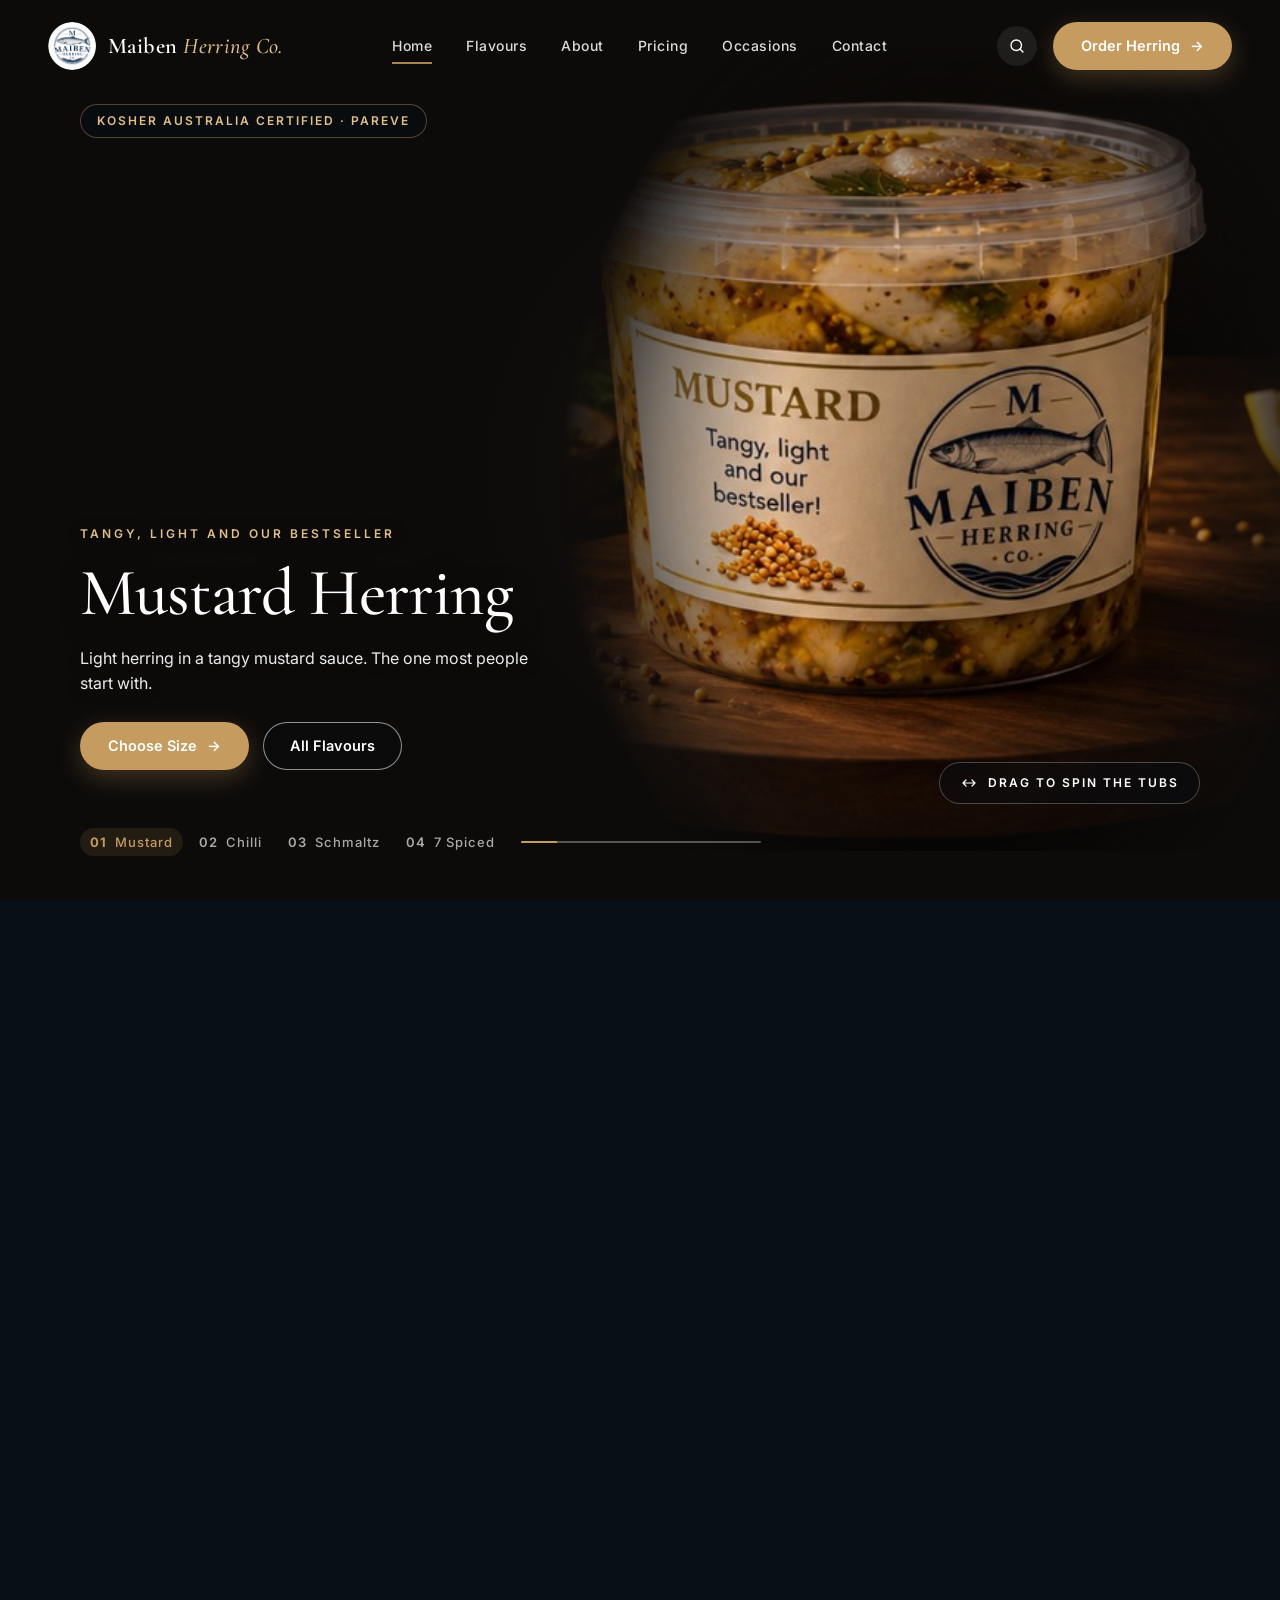
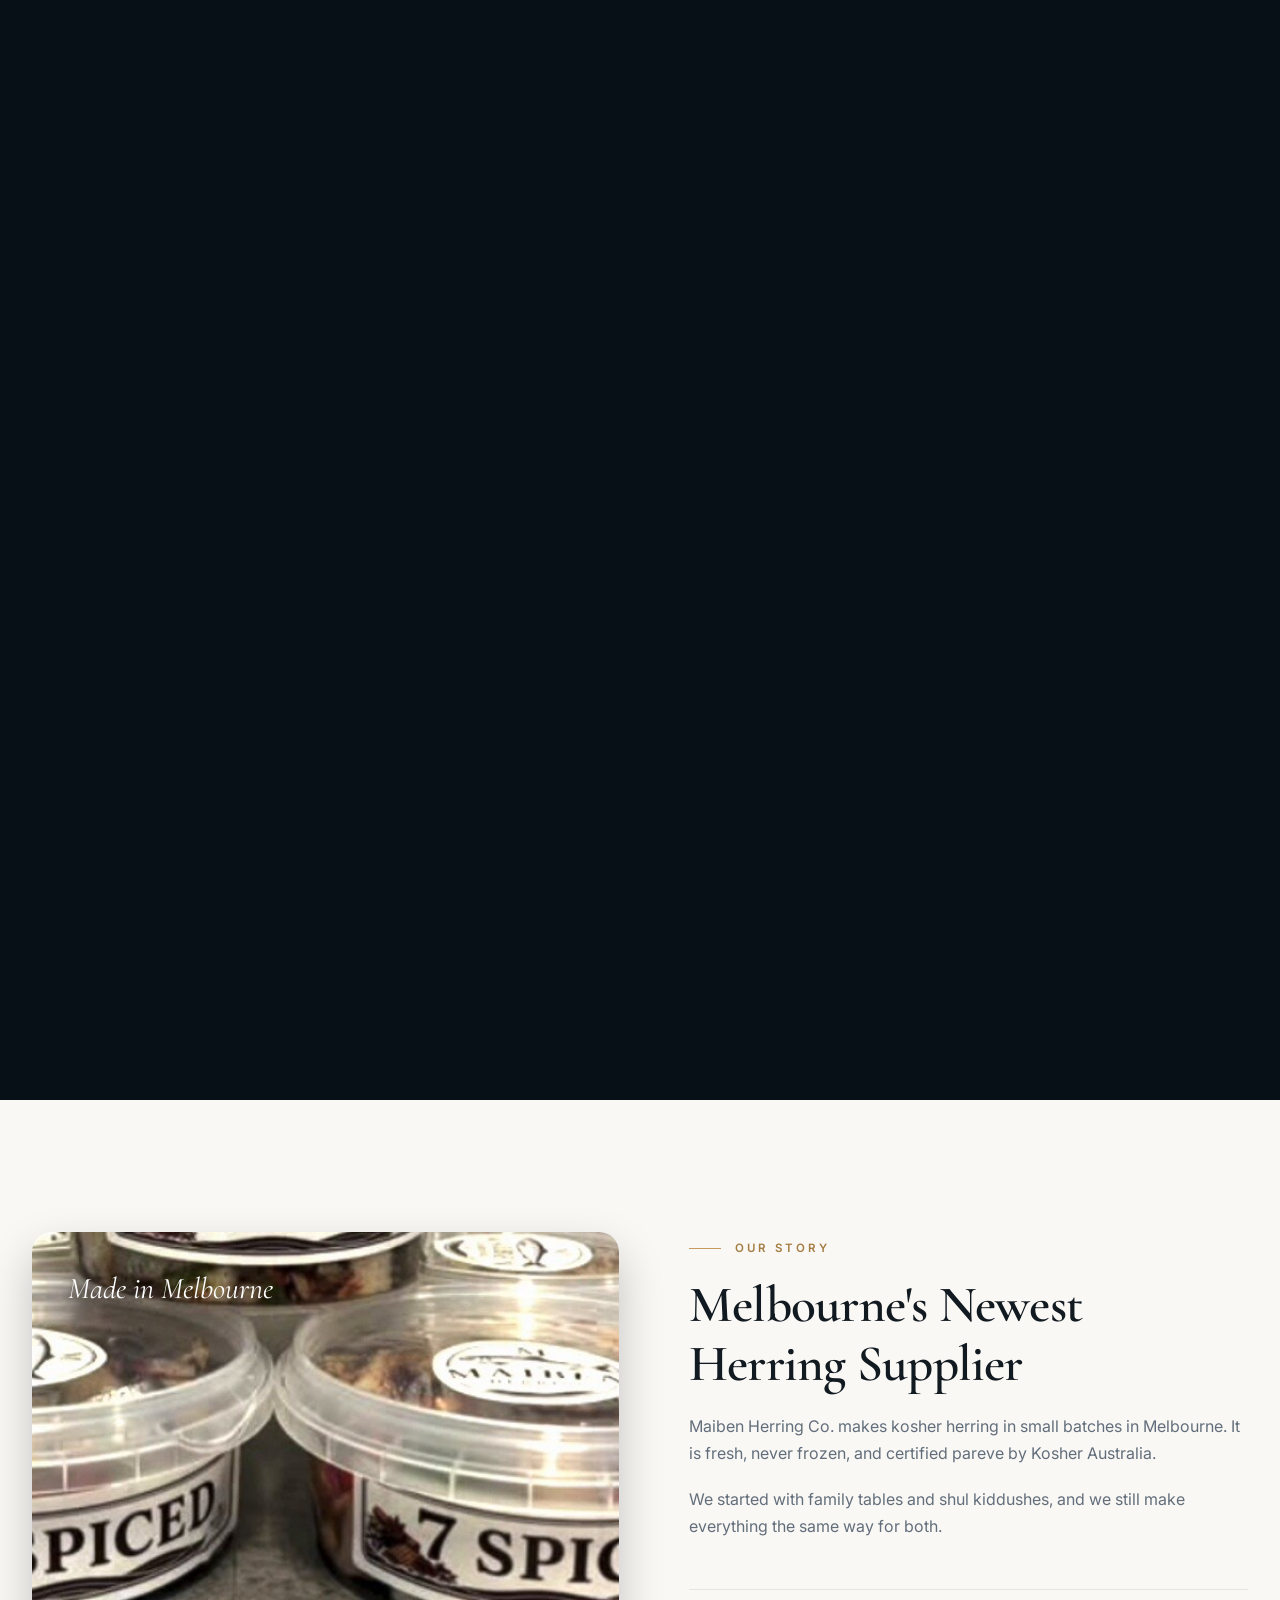
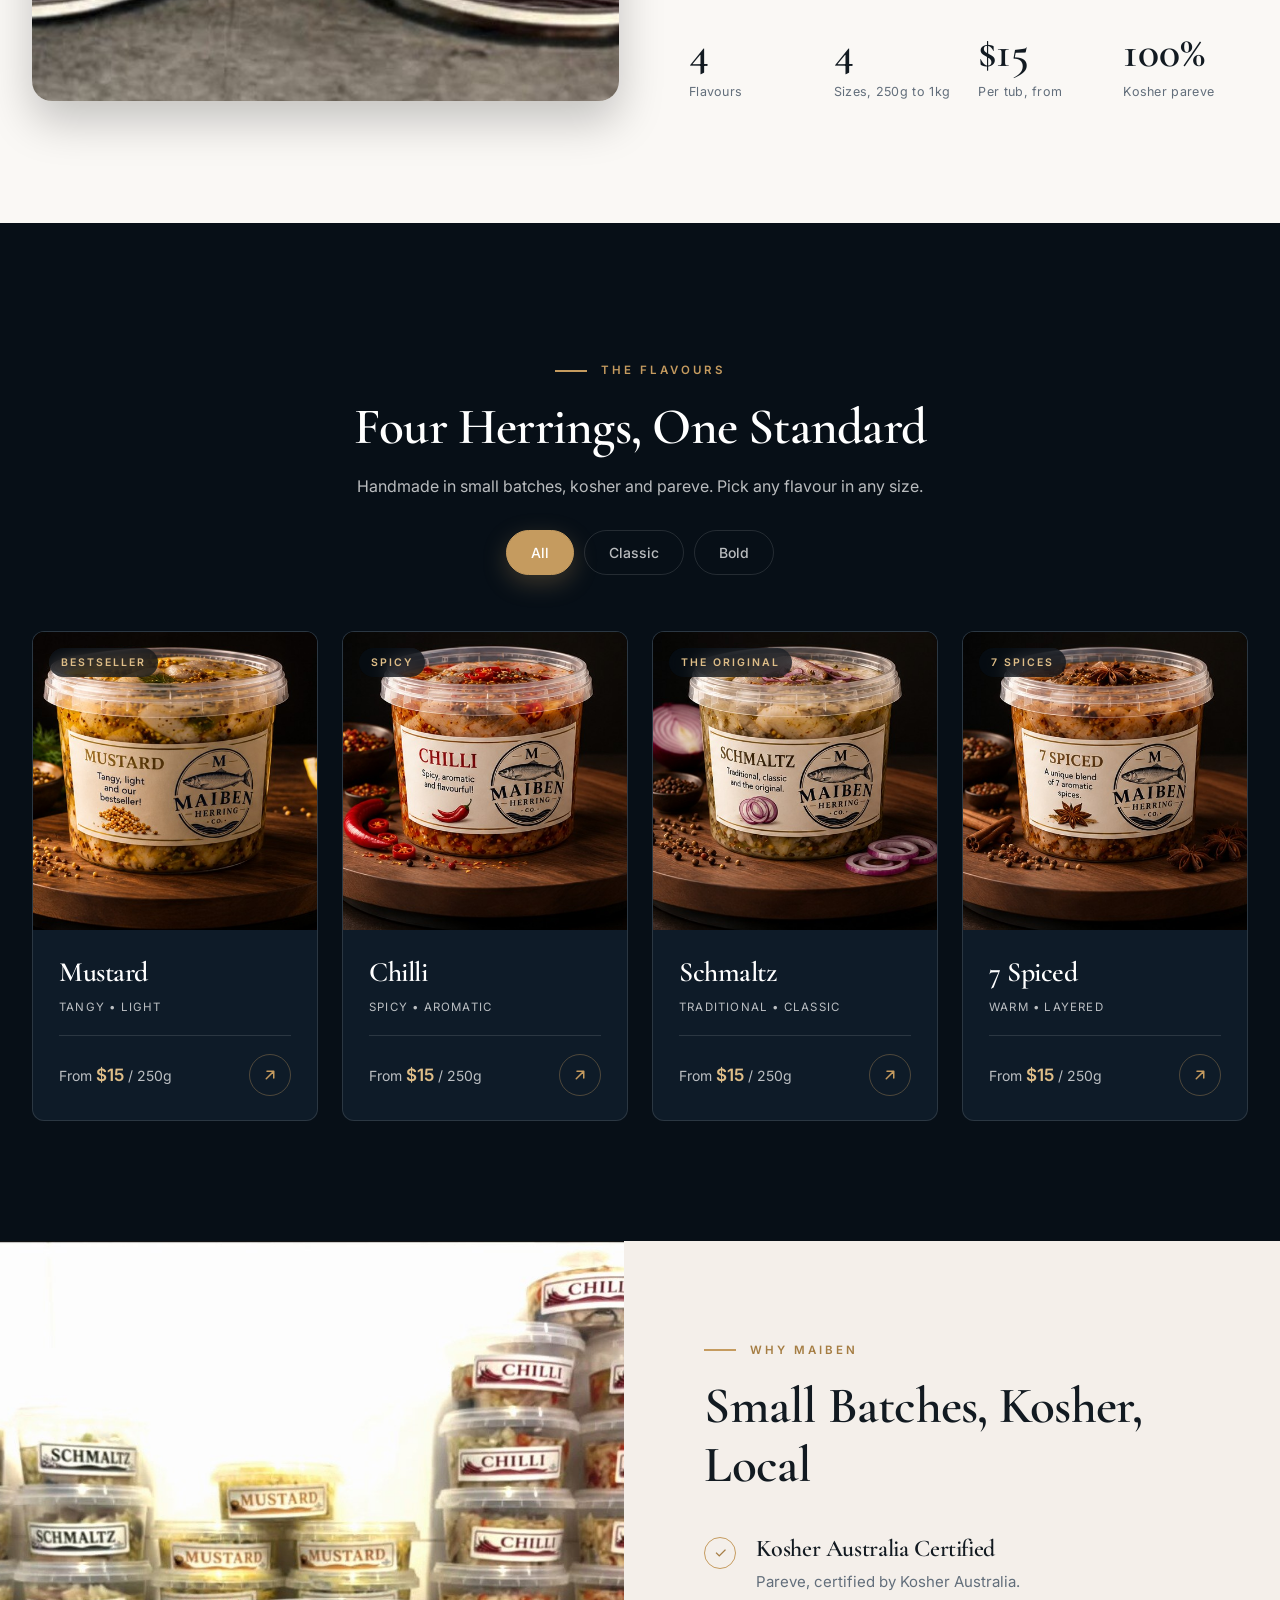
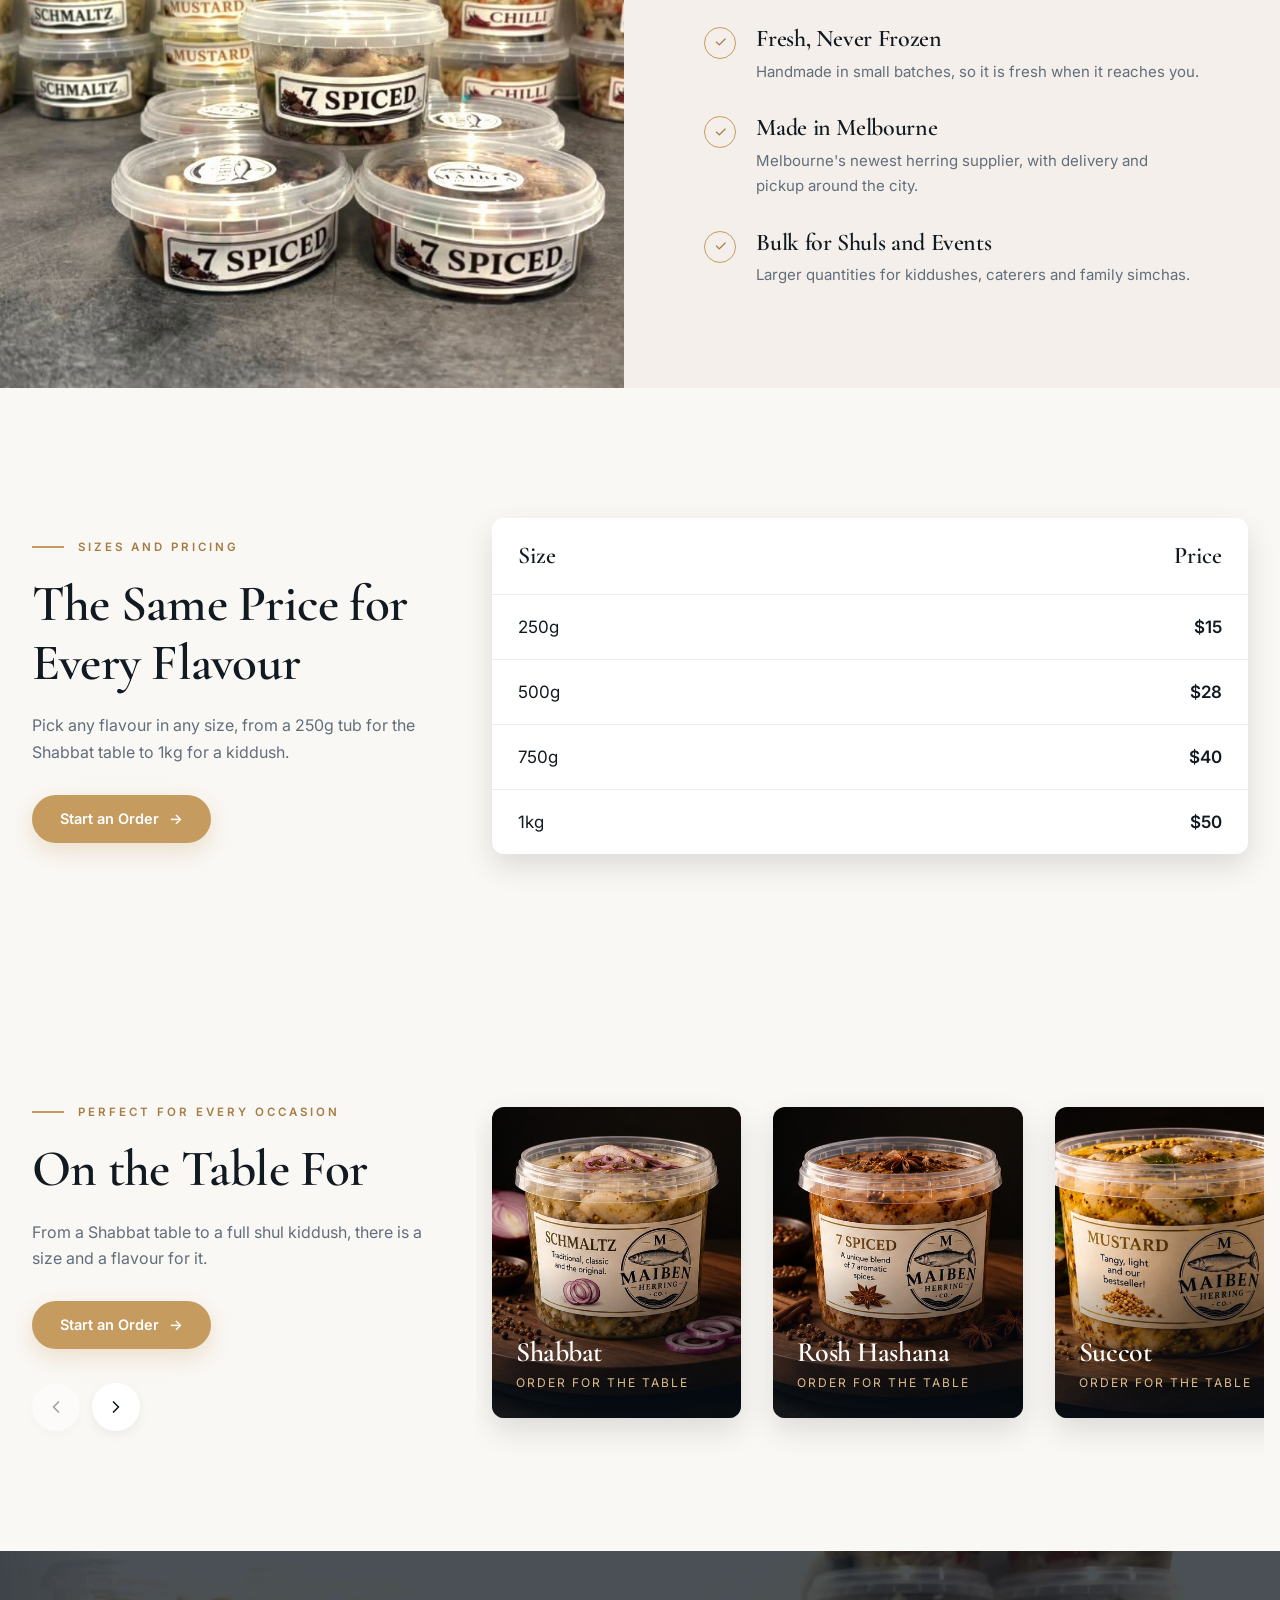
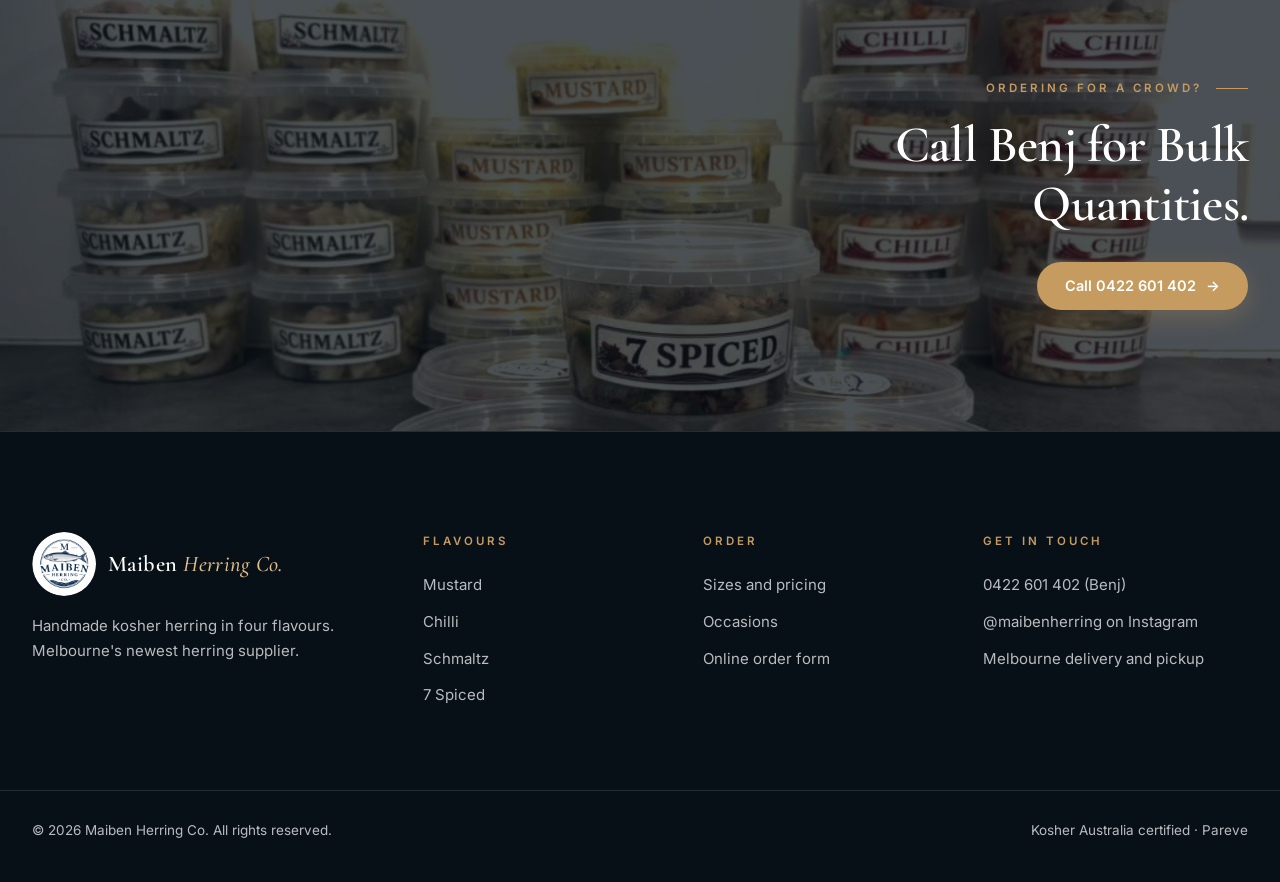
==== index.html @ 132039d7 "Add About section with animated stats; occasions as Swiper slider with unclipped drop shadow, per th" ====
<!doctype html>
<html lang="en-AU">
<head>
<meta charset="utf-8">
<meta name="viewport" content="width=device-width, initial-scale=1, viewport-fit=cover">
<meta name="theme-color" content="#0d0b0a">
<title>Maiben Herring Co. | Kosher Herring, Melbourne</title>
<meta name="description" content="Handmade kosher herring in four flavours: Mustard, Chilli, Schmaltz and 7 Spiced. Melbourne's newest herring supplier. Order for Shabbat, yom tov and simchas.">
<meta property="og:type" content="website">
<meta property="og:title" content="Maiben Herring Co.">
<meta property="og:description" content="Handmade kosher herring in four flavours. Melbourne's newest herring supplier.">
<link rel="icon" href="images/logo.png">
<link rel="preload" as="image" href="images/mustard.jpg">
<link rel="modulepreload" href="js/vendor/three.module.min.js">
<link rel="modulepreload" href="js/hero-3d.js">
<script type="application/ld+json">
{"@context":"https://schema.org","@type":"FoodEstablishment","name":"Maiben Herring Co.","description":"Handmade kosher herring in four flavours, certified pareve by Kosher Australia. Melbourne's newest herring supplier.","telephone":"+61422601402","areaServed":"Melbourne, Australia","sameAs":["https://www.instagram.com/maibenherring/"],"hasOfferCatalog":{"@type":"OfferCatalog","name":"Herring","itemListElement":[{"@type":"Product","name":"Mustard herring","description":"Tangy, light and our bestseller","image":"images/mustard.jpg","offers":{"@type":"AggregateOffer","priceCurrency":"AUD","lowPrice":"15","highPrice":"50","offerCount":"4"}},{"@type":"Product","name":"Chilli herring","description":"Spicy, aromatic and flavourful","image":"images/chilli.jpg","offers":{"@type":"AggregateOffer","priceCurrency":"AUD","lowPrice":"15","highPrice":"50","offerCount":"4"}},{"@type":"Product","name":"Schmaltz herring","description":"Traditional, classic and the original","image":"images/schmaltz.jpg","offers":{"@type":"AggregateOffer","priceCurrency":"AUD","lowPrice":"15","highPrice":"50","offerCount":"4"}},{"@type":"Product","name":"7 Spiced herring","description":"A unique blend of 7 aromatic spices","image":"images/7spiced.jpg","offers":{"@type":"AggregateOffer","priceCurrency":"AUD","lowPrice":"15","highPrice":"50","offerCount":"4"}}]}}
</script>
<link rel="preconnect" href="https://fonts.googleapis.com">
<link rel="preconnect" href="https://fonts.gstatic.com" crossorigin>
<link href="https://fonts.googleapis.com/css2?family=Cormorant+Garamond:ital,wght@0,400;0,500;0,600;0,700;1,400;1,600&family=Inter:wght@300;400;500;600;700&display=swap" rel="stylesheet">
<link rel="stylesheet" href="css/vendor/swiper-bundle.min.css">
<link rel="stylesheet" href="css/vendor/aos.css">
<link rel="stylesheet" href="css/style.css">
<link rel="stylesheet" href="css/maiben.css">
<link rel="stylesheet" href="css/responsive.css">
<link rel="stylesheet" href="css/mobile.css">
<script type="importmap">{"imports":{"three":"./js/vendor/three.module.min.js"}}</script>
</head>
<body>
<a class="skip" href="#main">Skip to content</a>
<div id="cursor-dot" aria-hidden="true"></div><div id="cursor-ring" aria-hidden="true"></div>

<header id="main-header">
  <a class="brand" href="#home" aria-label="Maiben Herring Co., home"><img src="images/logo.png" alt="" width="52" height="52"><span>Maiben <em>Herring Co.</em></span></a>
  <nav id="site-nav" aria-label="Primary">
    <a href="#home">Home</a><a href="#flavours">Flavours</a><a href="#about">About</a><a href="#pricing">Pricing</a><a href="#occasions">Occasions</a><a href="#contact">Contact</a>
  </nav>
  <div class="header-actions">
    <button class="icon-btn" id="search-open" aria-label="Search"><svg viewBox="0 0 24 24" width="18" height="18" fill="none" stroke="currentColor" stroke-width="1.8" stroke-linecap="round"><circle cx="11" cy="11" r="7"/><path d="M20 20l-4-4"/></svg></button>
    <button class="btn-gold" data-open="booking-modal">Order Herring <span aria-hidden="true">&rarr;</span></button>
    <button class="hamburger" id="nav-toggle" aria-label="Open menu" aria-expanded="false" aria-controls="site-nav"><span></span><span></span><span></span></button>
  </div>
</header>

<main id="main">
<!-- HERO: the four tub photos as a live 3D carousel -->
<section id="home" aria-label="Introduction">
<div id="hero-runway">
  <div class="hero-sticky-frame">
    <div class="hero-photos" aria-hidden="true">
      <img class="on" src="images/mustard.jpg" alt=""><img src="images/chilli.jpg" alt=""><img src="images/schmaltz.jpg" alt=""><img src="images/7spiced.jpg" alt="">
    </div>
    <canvas id="hero-canvas" aria-hidden="true"></canvas>
    <div class="hero-zone"></div>

    <div class="hero-top"><span class="cert">Kosher Australia certified &middot; Pareve</span></div>
    <div class="hero-content-stage" aria-live="polite">
      <div class="stage active" data-stage="0">
        <div class="eyebrow-hero">Tangy, light and our bestseller</div>
        <h1>Mustard Herring</h1>
        <p>Light herring in a tangy mustard sauce. The one most people start with.</p>
        <div class="hero-btns"><button class="btn-gold" data-open="booking-modal" data-flavour="Mustard">Choose Size <span aria-hidden="true">&rarr;</span></button><a class="btn-ghost" href="#flavours">All Flavours</a></div>
      </div>
      <div class="stage" data-stage="1">
        <div class="eyebrow-hero">Spicy, aromatic and flavourful</div>
        <h2>Chilli Herring</h2>
        <p>Herring with a spicy, aromatic kick that builds without taking over.</p>
        <div class="hero-btns"><button class="btn-gold" data-open="booking-modal" data-flavour="Chilli">Choose Size <span aria-hidden="true">&rarr;</span></button><a class="btn-ghost" href="#flavours">All Flavours</a></div>
      </div>
      <div class="stage" data-stage="2">
        <div class="eyebrow-hero">Traditional, classic and the original</div>
        <h2>Schmaltz Herring</h2>
        <p>The traditional shul-table herring, sliced with onion and made the way it always has been.</p>
        <div class="hero-btns"><button class="btn-gold" data-open="booking-modal" data-flavour="Schmaltz">Choose Size <span aria-hidden="true">&rarr;</span></button><a class="btn-ghost" href="#flavours">All Flavours</a></div>
      </div>
      <div class="stage" data-stage="3">
        <div class="eyebrow-hero">A unique blend of 7 aromatic spices</div>
        <h2>7 Spiced Herring</h2>
        <p>Our own blend of seven aromatic spices. Warm, layered and a bit different.</p>
        <div class="hero-btns"><button class="btn-gold" data-open="booking-modal" data-flavour="7 Spiced">Choose Size <span aria-hidden="true">&rarr;</span></button><a class="btn-ghost" href="#flavours">All Flavours</a></div>
      </div>
    </div>

    <div class="hero-hint" aria-hidden="true"><svg viewBox="0 0 24 24" width="18" height="18" fill="none" stroke="currentColor" stroke-width="1.6" stroke-linecap="round" stroke-linejoin="round"><path d="M4 12h16M8 8l-4 4 4 4M16 8l4 4-4 4"/></svg><span class="h-mouse">Drag to spin the tubs</span><span class="h-touch">Drag, pinch &amp; tilt the tub</span></div>
    <div class="hero-loc"><svg viewBox="0 0 24 24" width="14" height="14" fill="none" stroke="currentColor" stroke-width="2"><path d="M12 22s7-6.5 7-12a7 7 0 10-14 0c0 5.5 7 12 7 12z"/><circle cx="12" cy="10" r="2.5"/></svg>Made in Melbourne</div>
    <div class="hero-hud" role="group" aria-label="Choose flavour">
      <button class="hud-num active" data-go="0" data-hud="0" aria-label="Mustard">01 <span>Mustard</span></button>
      <button class="hud-num" data-go="1" data-hud="1" aria-label="Chilli">02 <span>Chilli</span></button>
      <button class="hud-num" data-go="2" data-hud="2" aria-label="Schmaltz">03 <span>Schmaltz</span></button>
      <button class="hud-num" data-go="3" data-hud="3" aria-label="7 Spiced">04 <span>7 Spiced</span></button>
      <span class="hud-bar" aria-hidden="true"><i id="hud-fill"></i></span>
    </div>
  </div>
</div>
</section>

<!-- ABOUT -->
<section id="about" class="section light about">
  <div class="container about-grid">
    <div class="about-visual" data-aos="fade-up">
      <img src="images/tubs-front.jpg" alt="Two tubs of Maiben 7 Spiced herring on a bench" loading="lazy" width="1200" height="440">
      <span class="since">Made in Melbourne</span>
    </div>
    <div class="about-copy" data-aos="fade-up" data-aos-delay="100">
      <div class="eyebrow">Our Story</div>
      <h2>Melbourne's Newest Herring Supplier</h2>
      <p>Maiben Herring Co. makes kosher herring in small batches in Melbourne. It is fresh, never frozen, and certified pareve by Kosher Australia.</p>
      <p>We started with family tables and shul kiddushes, and we still make everything the same way for both.</p>
      <div class="stats">
        <div><div class="stat-figure"><span class="stat-number" data-target="4">0</span></div><div class="stat-label">Flavours</div></div>
        <div><div class="stat-figure"><span class="stat-number" data-target="4">0</span></div><div class="stat-label">Sizes, 250g to 1kg</div></div>
        <div><div class="stat-figure">$<span class="stat-number" data-target="15">0</span></div><div class="stat-label">Per tub, from</div></div>
        <div><div class="stat-figure"><span class="stat-number" data-target="100">0</span>%</div><div class="stat-label">Kosher pareve</div></div>
      </div>
    </div>
  </div>
</section>

<!-- FLAVOURS -->
<section id="flavours" class="section dark fleet">
  <div class="container">
    <div class="section-head center" data-aos="fade-up">
      <div class="eyebrow">The Flavours</div>
      <h2>Four Herrings, One Standard</h2>
      <p>Handmade in small batches, kosher and pareve. Pick any flavour in any size.</p>
      <div class="tabs" role="tablist" aria-label="Filter flavours">
        <button class="tab active" role="tab" aria-selected="true" data-filter="all">All</button>
        <button class="tab" role="tab" aria-selected="false" data-filter="classic">Classic</button>
        <button class="tab" role="tab" aria-selected="false" data-filter="bold">Bold</button>
      </div>
    </div>
    <div class="fleet-grid four" id="fleet-grid">
      <article class="yacht-card" data-cat="classic" data-aos="fade-up" data-yacht="mustard">
        <div class="yc-img"><img src="images/mustard.jpg" alt="Tub of Maiben mustard herring" width="504" height="545" decoding="async" loading="lazy"><span class="yc-tag">Bestseller</span></div>
        <div class="yc-body"><h3>Mustard</h3><p class="yc-specs">Tangy &bull; Light</p>
        <div class="yc-foot"><span class="yc-rate">From <strong>$15</strong> / 250g</span><button class="yc-go" aria-label="View Mustard herring"><svg viewBox="0 0 24 24" width="18" height="18" fill="none" stroke="currentColor" stroke-width="2" stroke-linecap="round" stroke-linejoin="round"><path d="M7 17L17 7M8 7h9v9"/></svg></button></div></div>
      </article>
      <article class="yacht-card" data-cat="bold" data-aos="fade-up" data-aos-delay="80" data-yacht="chilli">
        <div class="yc-img"><img src="images/chilli.jpg" alt="Tub of Maiben chilli herring" width="504" height="580" decoding="async" loading="lazy"><span class="yc-tag">Spicy</span></div>
        <div class="yc-body"><h3>Chilli</h3><p class="yc-specs">Spicy &bull; Aromatic</p>
        <div class="yc-foot"><span class="yc-rate">From <strong>$15</strong> / 250g</span><button class="yc-go" aria-label="View Chilli herring"><svg viewBox="0 0 24 24" width="18" height="18" fill="none" stroke="currentColor" stroke-width="2" stroke-linecap="round" stroke-linejoin="round"><path d="M7 17L17 7M8 7h9v9"/></svg></button></div></div>
      </article>
      <article class="yacht-card" data-cat="classic" data-aos="fade-up" data-aos-delay="160" data-yacht="schmaltz">
        <div class="yc-img"><img src="images/schmaltz.jpg" alt="Tub of Maiben schmaltz herring" width="504" height="580" decoding="async" loading="lazy"><span class="yc-tag">The Original</span></div>
        <div class="yc-body"><h3>Schmaltz</h3><p class="yc-specs">Traditional &bull; Classic</p>
        <div class="yc-foot"><span class="yc-rate">From <strong>$15</strong> / 250g</span><button class="yc-go" aria-label="View Schmaltz herring"><svg viewBox="0 0 24 24" width="18" height="18" fill="none" stroke="currentColor" stroke-width="2" stroke-linecap="round" stroke-linejoin="round"><path d="M7 17L17 7M8 7h9v9"/></svg></button></div></div>
      </article>
      <article class="yacht-card" data-cat="bold" data-aos="fade-up" data-aos-delay="240" data-yacht="spiced">
        <div class="yc-img"><img src="images/7spiced.jpg" alt="Tub of Maiben 7 spiced herring" width="504" height="580" decoding="async" loading="lazy"><span class="yc-tag">7 Spices</span></div>
        <div class="yc-body"><h3>7 Spiced</h3><p class="yc-specs">Warm &bull; Layered</p>
        <div class="yc-foot"><span class="yc-rate">From <strong>$15</strong> / 250g</span><button class="yc-go" aria-label="View 7 Spiced herring"><svg viewBox="0 0 24 24" width="18" height="18" fill="none" stroke="currentColor" stroke-width="2" stroke-linecap="round" stroke-linejoin="round"><path d="M7 17L17 7M8 7h9v9"/></svg></button></div></div>
      </article>
    </div>
    <div class="row-dots" id="row-dots" aria-hidden="true"><i class="on"></i><i></i><i></i><i></i></div>
  </div>
</section>

<!-- WHY MAIBEN -->
<section id="why" class="split">
  <div class="split-visual">
    <img src="images/tubs.jpg" alt="Stacked tubs of Maiben herring in Mustard, Chilli, Schmaltz and 7 Spiced" width="1300" height="1005" decoding="async" loading="lazy">
  </div>
  <div class="split-copy">
    <div class="eyebrow" data-aos="fade-up">Why Maiben</div>
    <h2 data-aos="fade-up">Small Batches, Kosher, Local</h2>
    <ul class="features">
      <li data-aos="fade-up"><span class="ico" aria-hidden="true">&#10003;</span><div><h3>Kosher Australia Certified</h3><p>Pareve, certified by Kosher Australia.</p></div></li>
      <li data-aos="fade-up" data-aos-delay="80"><span class="ico" aria-hidden="true">&#10003;</span><div><h3>Fresh, Never Frozen</h3><p>Handmade in small batches, so it is fresh when it reaches you.</p></div></li>
      <li data-aos="fade-up" data-aos-delay="160"><span class="ico" aria-hidden="true">&#10003;</span><div><h3>Made in Melbourne</h3><p>Melbourne's newest herring supplier, with delivery and pickup around the city.</p></div></li>
      <li data-aos="fade-up" data-aos-delay="240"><span class="ico" aria-hidden="true">&#10003;</span><div><h3>Bulk for Shuls and Events</h3><p>Larger quantities for kiddushes, caterers and family simchas.</p></div></li>
    </ul>
  </div>
</section>

<!-- PRICING -->
<section id="pricing" class="section light pricing">
  <div class="container dest-grid">
    <div class="dest-copy" data-aos="fade-up">
      <div class="eyebrow">Sizes and Pricing</div>
      <h2>The Same Price for Every Flavour</h2>
      <p>Pick any flavour in any size, from a 250g tub for the Shabbat table to 1kg for a kiddush.</p>
      <button class="btn-gold" data-open="booking-modal">Start an Order <span aria-hidden="true">&rarr;</span></button>
    </div>
    <div data-aos="fade-up" data-aos-delay="100">
      <table class="pricetable">
        <thead><tr><th scope="col">Size</th><th scope="col">Price</th></tr></thead>
        <tbody><tr><td>250g</td><td>$15</td></tr><tr><td>500g</td><td>$28</td></tr><tr><td>750g</td><td>$40</td></tr><tr><td>1kg</td><td>$50</td></tr></tbody>
      </table>
    </div>
  </div>
</section>

<!-- OCCASIONS (slider with unclipped drop shadow) -->
<section id="occasions" class="section light destinations">
  <div class="container dest-grid">
    <div class="dest-copy" data-aos="fade-up">
      <div class="eyebrow">Perfect for Every Occasion</div>
      <h2>On the Table For</h2>
      <p>From a Shabbat table to a full shul kiddush, there is a size and a flavour for it.</p>
      <button class="btn-gold" data-open="booking-modal">Start an Order <span aria-hidden="true">&rarr;</span></button>
      <div class="dest-nav">
        <button class="dest-prev-btn" aria-label="Previous Occasion"><svg viewBox="0 0 24 24" width="20" height="20" fill="none" stroke="currentColor" stroke-width="2" stroke-linecap="round" stroke-linejoin="round"><path d="M15 6l-6 6 6 6"/></svg></button>
        <button class="dest-next-btn" aria-label="Next Occasion"><svg viewBox="0 0 24 24" width="20" height="20" fill="none" stroke="currentColor" stroke-width="2" stroke-linecap="round" stroke-linejoin="round"><path d="M9 6l6 6-6 6"/></svg></button>
      </div>
    </div>
    <div class="destinations-slider-wrapper" data-aos="fade-up" data-aos-delay="100">
      <div class="swiper" id="destinations-slider">
        <div class="swiper-wrapper">
          <div class="swiper-slide"><article class="destination-card occ-card"><img src="images/schmaltz.jpg" alt="" loading="lazy"><div class="dc-label"><h3>Shabbat</h3><span>Order for the table</span></div></article></div>
          <div class="swiper-slide"><article class="destination-card occ-card"><img src="images/7spiced.jpg" alt="" loading="lazy"><div class="dc-label"><h3>Rosh Hashana</h3><span>Order for the table</span></div></article></div>
          <div class="swiper-slide"><article class="destination-card occ-card"><img src="images/mustard.jpg" alt="" loading="lazy"><div class="dc-label"><h3>Succot</h3><span>Order for the table</span></div></article></div>
          <div class="swiper-slide"><article class="destination-card occ-card"><img src="images/chilli.jpg" alt="" loading="lazy"><div class="dc-label"><h3>Shemini Atzeret &amp; Simchas Torah</h3><span>Order for the table</span></div></article></div>
          <div class="swiper-slide"><article class="destination-card occ-card"><img src="images/tubs.jpg" alt="" loading="lazy"><div class="dc-label"><h3>Shule Kiddush</h3><span>Order for the table</span></div></article></div>
          <div class="swiper-slide"><article class="destination-card occ-card"><img src="images/tubs-front.jpg" alt="" loading="lazy"><div class="dc-label"><h3>Family Simchas</h3><span>Order for the table</span></div></article></div>
          </div>
      </div>
    </div>
  </div>
</section>

<!-- CTA -->
<section id="contact" class="cta-banner" style="background-image:url(images/tubs.jpg)">
  <div class="container cta-inner" data-aos="fade-up">
    <div class="cta-copy">
      <div class="eyebrow">Ordering for a Crowd?</div>
      <h2>Call Benj for Bulk Quantities.</h2>
      <a class="btn-gold" href="tel:+61422601402">Call 0422 601 402 <span aria-hidden="true">&rarr;</span></a>
    </div>
  </div>
</section>
</main>

<footer id="footer">
  <div class="container footer-grid">
    <div><a class="brand foot-brand" href="#home"><img src="images/logo.png" alt="" width="64" height="64"><span>Maiben <em>Herring Co.</em></span></a><p class="foot-bio">Handmade kosher herring in four flavours. Melbourne's newest herring supplier.</p></div>
    <div><h4>Flavours</h4><ul><li><a href="#flavours">Mustard</a></li><li><a href="#flavours">Chilli</a></li><li><a href="#flavours">Schmaltz</a></li><li><a href="#flavours">7 Spiced</a></li></ul></div>
    <div><h4>Order</h4><ul><li><a href="#pricing">Sizes and pricing</a></li><li><a href="#occasions">Occasions</a></li><li><a href="https://bit.ly/MaibenHerringOrders">Online order form</a></li></ul></div>
    <div><h4>Get in Touch</h4><ul class="contact"><li><a href="tel:+61422601402">0422 601 402 (Benj)</a></li><li><a href="https://www.instagram.com/maibenherring/">@maibenherring on Instagram</a></li><li>Melbourne delivery and pickup</li></ul></div>
  </div>
  <div class="container foot-bar"><span>&copy; 2026 Maiben Herring Co. All rights reserved.</span><span class="foot-links"><span>Kosher Australia certified &middot; Pareve</span></span></div>
</footer>

<div class="modal search-modal" id="search-modal" role="dialog" aria-modal="true" aria-label="Search" hidden>
  <button class="modal-close" data-close aria-label="Close">&times;</button>
  <div class="search-inner">
    <label class="sr" for="search-input">Search flavours and sizes</label>
    <input id="search-input" type="search" placeholder="Search flavours, sizes…" autocomplete="off">
    <div class="chips"><button data-q="Mustard">Mustard</button><button data-q="Chilli">Chilli</button><button data-q="Schmaltz">Schmaltz</button><button data-q="Bulk catering">Bulk catering</button></div>
    <div class="search-results" id="search-results" aria-live="polite"></div>
  </div>
</div>

<div class="modal" id="booking-modal" role="dialog" aria-modal="true" aria-labelledby="bk-title" hidden>
  <div class="dialog"><div class="grab" aria-hidden="true"></div>
    <button class="modal-close" data-close aria-label="Close">&times;</button>
    <div class="eyebrow">Order</div><h2 id="bk-title">Order Herring</h2>
    <form id="booking-form">
      <div class="field"><label for="bk-flavour">Flavour</label><select id="bk-flavour"><option>Mustard</option><option>Chilli</option><option>Schmaltz</option><option>7 Spiced</option></select></div>
      <div class="row2"><div class="field"><label for="bk-size">Size</label><select id="bk-size"><option value="250">250g · $15</option><option value="500">500g · $28</option><option value="750">750g · $40</option><option value="1000">1kg · $50</option></select></div>
      <div class="field"><label for="bk-qty">Quantity</label><div class="stepper"><button type="button" data-step="-1" aria-label="Fewer">&minus;</button><input id="bk-qty" type="number" inputmode="numeric" min="1" max="99" value="1"><button type="button" data-step="1" aria-label="More">+</button></div></div></div>
      <div class="row2"><div class="field"><label for="bk-name">Your name</label><input id="bk-name" autocomplete="name" placeholder="Name" required></div>
      <div class="field"><label for="bk-how">Pickup or delivery</label><select id="bk-how"><option>Pickup</option><option>Melbourne delivery</option></select></div></div>
      <button class="btn-gold wide" type="submit">Review Order <span aria-hidden="true">&rarr;</span></button>
    </form>
    <div class="order-out" id="order-out" hidden>
      <p class="order-sum" id="order-sum"></p>
      <a class="btn-gold wide" id="send-sms" href="#">Text order to Benj <span aria-hidden="true">&rarr;</span></a>
      <a class="btn-ghost wide" id="send-wa" href="#" target="_blank" rel="noopener">Send on WhatsApp</a>
      <button class="link-btn" id="copy-order" type="button">Copy order text</button>
    </div>
    <p class="note-small">Benj confirms every order by text or call, with delivery details. Prefer a form? Use the <a href="https://bit.ly/MaibenHerringOrders">online order form</a>.</p>
  </div>
</div>

<div class="modal" id="yacht-modal" role="dialog" aria-modal="true" aria-labelledby="ym-title" hidden>
  <div class="dialog yacht-dialog"><div class="grab" aria-hidden="true"></div>
    <button class="modal-close" data-close aria-label="Close">&times;</button>
    <img id="ym-img" alt="">
    <div class="ym-body"><div class="eyebrow" id="ym-tag"></div><h2 id="ym-title"></h2><p id="ym-desc"></p>
    <ul class="ym-specs"><li>250g $15</li><li>500g $28</li><li>750g $40</li><li>1kg $50</li></ul>
    <div class="ym-foot"><span id="ym-rate"></span><button class="btn-gold" data-open="booking-modal">Order <span aria-hidden="true">&rarr;</span></button></div></div>
  </div>
</div>

<div class="action-bar" aria-label="Quick actions">
  <a class="ab-call" href="tel:+61422601402"><svg viewBox="0 0 24 24" width="18" height="18" fill="none" stroke="currentColor" stroke-width="2" stroke-linecap="round" stroke-linejoin="round"><path d="M22 16.9v3a2 2 0 01-2.2 2 19.8 19.8 0 01-8.6-3.1 19.5 19.5 0 01-6-6A19.8 19.8 0 012.1 4.2 2 2 0 014.1 2h3a2 2 0 012 1.7c.1 1 .4 1.9.7 2.8a2 2 0 01-.5 2.1L8.1 9.9a16 16 0 006 6l1.3-1.3a2 2 0 012.1-.4c.9.3 1.8.6 2.8.7a2 2 0 011.7 2z"/></svg>Call Benj</a>
  <button class="ab-order" data-open="booking-modal">Order Herring <span aria-hidden="true">&rarr;</span></button>
</div>
<script src="js/vendor/swiper-bundle.min.js"></script>
<script src="js/vendor/aos.js"></script>
<script src="js/main.js"></script>
<script type="module" src="js/canvas-hero.js"></script>
</body>
</html>
---- css/style.css ----
/* Aventis Yacht Charters — "Quiet Maritime Luxury" */
:root{
  --color-navy-dark:#070F17;--color-navy-card:#0E1B28;--color-navy-surface:#132435;
  --color-gold:#C59B5F;--color-gold-light:#DFBE88;--color-gold-dark:#A57D43;
  --color-cream:#FAF8F5;--color-cream-card:#F4EFEA;
  --color-text-dark:#121A21;--color-text-muted:#626E7B;--color-text-light:#fff;--color-text-dim:rgba(255,255,255,.72);
  --border-light:rgba(255,255,255,.12);--border-dark:rgba(7,15,23,.08);--border-gold:rgba(197,155,95,.35);
  --shadow-sm:0 4px 12px rgba(0,0,0,.06);--shadow-md:0 12px 30px rgba(0,0,0,.12);--shadow-lg:0 20px 45px rgba(0,0,0,.22);--shadow-gold:0 8px 25px rgba(197,155,95,.28);
  --radius-sm:6px;--radius-md:12px;--radius-lg:20px;--radius-full:9999px;
  --transition-smooth:all .4s cubic-bezier(.16,1,.3,1);
  --font-serif:'Cormorant Garamond',Georgia,serif;--font-sans:'Inter',-apple-system,BlinkMacSystemFont,sans-serif;
}
*,*::before,*::after{box-sizing:border-box}
html{scroll-behavior:smooth;scroll-padding-top:70px}
body{margin:0;font-family:var(--font-sans);font-size:16px;line-height:1.65;color:var(--color-text-dark);background:var(--color-navy-dark);-webkit-font-smoothing:antialiased;overflow-x:hidden}
img{max-width:100%;display:block}
a{color:inherit;text-decoration:none}
button{font:inherit;cursor:pointer;border:0;background:none;color:inherit}
ul{list-style:none;margin:0;padding:0}
h1,h2,h3,h4{font-family:var(--font-serif);letter-spacing:-.015em;margin:0;font-weight:600}
:focus-visible{outline:2px solid var(--color-gold);outline-offset:3px}
.sr{position:absolute;width:1px;height:1px;overflow:hidden;clip:rect(0 0 0 0);white-space:nowrap}
.skip{position:fixed;left:16px;top:-60px;z-index:3000;background:var(--color-gold);color:#fff;padding:10px 18px;border-radius:var(--radius-full)}
.skip:focus{top:12px}
.container{max-width:1320px;margin:0 auto;padding:0 32px;width:100%}
.section{padding:130px 0 120px}
.section.light{background:var(--color-cream)}
.section.dark{background:var(--color-navy-dark);color:#fff}
.eyebrow{display:inline-flex;align-items:center;gap:14px;font-size:11.5px;font-weight:600;letter-spacing:3px;text-transform:uppercase;color:var(--color-gold-dark);margin-bottom:18px}
.eyebrow::before{content:"";width:32px;height:1.5px;background:var(--color-gold)}
.dark .eyebrow,.cta-banner .eyebrow,.split-copy .eyebrow{color:var(--color-gold)}
h2{font-size:clamp(32px,4vw,54px);line-height:1.15}

/* Buttons */
.btn-gold{display:inline-flex;align-items:center;gap:10px;background:var(--color-gold);color:#fff;font-weight:600;font-size:14.5px;padding:12px 28px;border-radius:var(--radius-full);box-shadow:var(--shadow-gold);transition:var(--transition-smooth);pointer-events:auto}
.btn-gold:hover{background:var(--color-gold-light);transform:translateY(-2px)}
.btn-gold:active{background:var(--color-gold-dark)}
.btn-gold.wide{width:100%;justify-content:center;padding:15px}
.btn-ghost{display:inline-flex;align-items:center;font-weight:600;font-size:14.5px;padding:11px 26px;border-radius:var(--radius-full);border:1px solid rgba(255,255,255,.55);color:#fff;transition:var(--transition-smooth);pointer-events:auto;backdrop-filter:blur(6px);background:rgba(7,15,23,.18)}
.btn-ghost:hover{border-color:var(--color-gold);color:var(--color-gold-light)}

/* Header */
#main-header{position:fixed;top:0;left:0;width:100%;z-index:1000;display:flex;align-items:center;justify-content:space-between;gap:24px;padding:22px 48px;transition:all .4s ease}
#main-header.scrolled{background:rgba(7,15,23,.88);backdrop-filter:blur(16px);-webkit-backdrop-filter:blur(16px);padding:14px 48px;border-bottom:1px solid rgba(197,155,95,.2);box-shadow:0 10px 30px rgba(0,0,0,.35)}
.brand img{height:52px;width:auto;transition:height .4s ease}
#main-header.scrolled .brand img{height:44px}
#site-nav{display:flex;gap:34px}
#site-nav a{position:relative;font-size:14px;font-weight:500;letter-spacing:.5px;color:#fff;opacity:.85;padding:6px 0;transition:color .3s,opacity .3s}
#site-nav a::after{content:"";position:absolute;left:50%;bottom:0;width:0;height:1.5px;background:var(--color-gold);transition:all .35s ease;transform:translateX(-50%)}
#site-nav a:hover{opacity:1;color:var(--color-gold)}
#site-nav a:hover::after,#site-nav a.current::after{width:100%}
.header-actions{display:flex;align-items:center;gap:16px}
.icon-btn{width:40px;height:40px;border-radius:50%;display:grid;place-items:center;color:#fff;border:1px solid transparent;background:rgba(255,255,255,.08);backdrop-filter:blur(8px);transition:var(--transition-smooth)}
.icon-btn:hover{border-color:var(--color-gold);color:var(--color-gold)}
.hamburger{display:none;width:42px;height:42px;flex-direction:column;justify-content:center;align-items:center;gap:5px}
.hamburger span{display:block;width:22px;height:1.8px;background:#fff;transition:transform .3s,opacity .3s}
.hamburger[aria-expanded=true] span:nth-child(1){transform:translateY(6.8px) rotate(45deg)}
.hamburger[aria-expanded=true] span:nth-child(2){opacity:0}
.hamburger[aria-expanded=true] span:nth-child(3){transform:translateY(-6.8px) rotate(-45deg)}

/* Hero — 3D */
#hero-runway{height:300vh;position:relative;width:100%}
.hero-sticky-frame{position:sticky;top:0;height:100vh;width:100vw;overflow:hidden;background:#9fc3dc;cursor:grab;touch-action:pan-y}
.hero-sticky-frame.grabbing{cursor:grabbing}
.hero-poster{position:absolute;inset:0;width:100%;height:100%;object-fit:cover;z-index:0}
#hero-canvas{position:absolute;top:0;left:0;width:100%;height:100%;z-index:1;opacity:0;transition:opacity .9s ease;will-change:transform;transform:translateZ(0)}
.hero-ready #hero-canvas{opacity:1}
.hero-content-stage{position:absolute;bottom:110px;right:80px;max-width:580px;text-align:right;z-index:10;pointer-events:none}
.hero-content-stage{display:flex;flex-direction:column;align-items:flex-end}
.stage{display:none;width:580px;max-width:calc(100vw - 48px)}
.stage.active{display:block;animation:stageIn .5s ease-out}
@keyframes stageIn{from{transform:translateY(16px)}to{transform:none}}
.eyebrow-hero{font-size:12px;font-weight:600;letter-spacing:3px;text-transform:uppercase;color:var(--color-gold-light);text-shadow:0 1px 3px rgba(0,0,0,.55),0 2px 14px rgba(0,0,0,.6);margin-bottom:14px}
.stage h1,.stage h2{font-size:clamp(46px,5.2vw,72px);font-weight:500;color:#fff;line-height:1.06;text-shadow:0 4px 24px rgba(0,0,0,.55);margin-bottom:18px}
.stage p{font-size:16px;color:rgba(255,255,255,.92);line-height:1.55;max-width:480px;margin:0 0 26px auto;text-shadow:0 2px 12px rgba(0,0,0,.6)}
.hero-btns{display:flex;gap:14px;justify-content:flex-end;flex-wrap:wrap}
.hero-hint{position:absolute;z-index:10;left:50%;bottom:44px;transform:translateX(-50%);display:flex;align-items:center;gap:10px;color:#fff;font-size:12px;font-weight:600;letter-spacing:2px;text-transform:uppercase;padding:10px 20px;border-radius:var(--radius-full);background:rgba(7,15,23,.35);backdrop-filter:blur(8px);border:1px solid rgba(255,255,255,.25);pointer-events:none;transition:opacity .6s}
.hero-hint svg{animation:nudge 2s ease-in-out infinite}
.hero-hint.gone{opacity:0}
@keyframes nudge{50%{transform:translateX(5px)}}
.hero-loc{position:absolute;bottom:44px;left:80px;z-index:10;color:#fff;font-size:12px;font-weight:600;letter-spacing:2px;text-transform:uppercase;display:flex;align-items:center;gap:8px;text-shadow:0 2px 10px rgba(0,0,0,.5)}
.hero-hud{position:absolute;bottom:44px;right:80px;z-index:10;display:flex;align-items:center;gap:16px;color:rgba(255,255,255,.75);font-size:13px;font-weight:500;letter-spacing:1px;text-shadow:0 2px 10px rgba(0,0,0,.5)}
.hud-num{transition:color .3s}
.hud-num.active{color:var(--color-gold);font-weight:700}
.hud-bar{width:110px;height:2px;background:rgba(255,255,255,.3);border-radius:2px;overflow:hidden}
.hud-bar i{display:block;height:100%;width:15%;background:var(--color-gold)}

/* About */
.about-grid{display:grid;grid-template-columns:1.05fr 1fr;gap:70px;align-items:center}
.about-visual{position:relative;aspect-ratio:4/3.2;border-radius:var(--radius-lg);box-shadow:var(--shadow-lg);overflow:hidden}
.about-visual img{width:100%;height:100%;object-fit:cover}
.since{position:absolute;top:32px;left:36px;font-family:var(--font-serif);font-style:italic;font-size:38px;color:#fff;text-shadow:0 4px 18px rgba(0,0,0,.6)}
.about-copy p{color:var(--color-text-muted);margin:20px 0 0}
.about-copy h2{margin-bottom:6px}
.stats{display:grid;grid-template-columns:repeat(4,1fr);gap:20px;border-top:1px solid var(--border-dark);padding-top:40px;margin-top:50px}
.stat-figure{font-family:var(--font-serif);font-size:46px;font-weight:600;line-height:1;color:var(--color-text-dark)}
.stat-label{font-size:12.5px;color:var(--color-text-muted);margin-top:8px;letter-spacing:.3px}

/* Fleet */
.section-head.center{text-align:center;max-width:720px;margin:0 auto 56px}
.section-head p{color:var(--color-text-dim);margin:16px 0 30px}
.tabs{display:flex;gap:10px;justify-content:center;flex-wrap:wrap}
.tab{padding:10px 24px;border-radius:var(--radius-full);border:1px solid var(--border-light);color:var(--color-text-dim);font-size:14px;font-weight:500;transition:var(--transition-smooth)}
.tab:hover{border-color:var(--color-gold);color:#fff}
.tab.active{background:var(--color-gold);color:#fff;border-color:var(--color-gold);box-shadow:var(--shadow-gold)}
.fleet-grid{display:grid;grid-template-columns:repeat(3,1fr);gap:30px}
.yacht-card{background:var(--color-navy-card);border:1px solid var(--border-light);border-radius:var(--radius-md);overflow:hidden;transition:var(--transition-smooth);will-change:transform}
.yacht-card[hidden]{display:none}
.yacht-card:hover{transform:translateY(-8px);border-color:var(--color-gold);box-shadow:0 16px 36px rgba(0,0,0,.45)}
.yc-img{position:relative;aspect-ratio:16/10;overflow:hidden}
.yc-img img{width:100%;height:100%;object-fit:cover;transition:transform .8s ease}
.yacht-card:hover .yc-img img{transform:scale(1.08)}
.yc-tag{position:absolute;top:16px;left:16px;font-size:10.5px;font-weight:600;letter-spacing:2px;text-transform:uppercase;background:rgba(7,15,23,.7);backdrop-filter:blur(8px);padding:6px 12px;border-radius:var(--radius-full);color:var(--color-gold-light)}
.yc-body{padding:26px 26px 24px}
.yc-body h3{font-size:26px;line-height:1.2}
.yc-specs{font-size:11.5px;letter-spacing:1.2px;text-transform:uppercase;color:var(--color-text-dim);margin:10px 0 22px}
.yc-foot{display:flex;justify-content:space-between;align-items:center;border-top:1px solid var(--border-light);padding-top:18px}
.yc-rate{font-size:14px;color:var(--color-text-dim)}.yc-rate strong{color:var(--color-gold-light);font-weight:600;font-size:17px}
.yc-go{width:42px;height:42px;border-radius:50%;border:1px solid var(--border-gold);display:grid;place-items:center;color:var(--color-gold);transition:var(--transition-smooth)}
.yc-go svg{transition:transform .4s}
.yacht-card:hover .yc-go{background:var(--color-gold);color:#fff}
.yacht-card:hover .yc-go svg{transform:rotate(45deg)}

/* Split experience */
.split{display:grid;grid-template-columns:1fr 1.05fr;min-height:700px}
.split-visual{position:relative;overflow:hidden;min-height:100%}
.split-visual img{position:absolute;inset:0;width:100%;height:100%;object-fit:cover}
.play-badge{position:absolute;left:50%;top:50%;width:84px;height:84px;margin:-42px 0 0 -42px;border-radius:50%;background:var(--color-gold);color:#fff;display:grid;place-items:center;box-shadow:var(--shadow-gold)}
.play-badge::before,.play-badge::after{content:"";position:absolute;inset:0;border-radius:50%;border:1.5px solid var(--color-gold-light);animation:pulse 2.6s ease-out infinite}
.play-badge::after{animation-delay:1.3s}
@keyframes pulse{from{transform:scale(1);opacity:.9}to{transform:scale(2.1);opacity:0}}
.split-copy{background:var(--color-cream-card);padding:100px 80px;display:flex;flex-direction:column;justify-content:center}
.split-copy .eyebrow{color:var(--color-gold-dark)}
.features{margin-top:40px;display:grid;gap:30px}
.features li{display:flex;gap:20px;align-items:flex-start}
.features img{flex:none;width:32px;height:32px;margin-top:3px}
.features h3{font-size:24px;line-height:1.2}
.features p{margin:6px 0 0;color:var(--color-text-muted);font-size:15px}

/* Destinations */
.destinations{overflow:hidden}
.dest-grid{display:grid;grid-template-columns:400px 1fr;gap:60px;align-items:center}
.dest-copy p{color:var(--color-text-muted);margin:20px 0 30px}
.dest-nav{display:flex;gap:12px;margin-top:34px}
.dest-prev-btn,.dest-next-btn{width:48px;height:48px;border-radius:50%;background:#fff;box-shadow:var(--shadow-sm);display:grid;place-items:center;transition:var(--transition-smooth)}
.dest-prev-btn:hover,.dest-next-btn:hover{background:var(--color-gold);color:#fff}
.dest-prev-btn.swiper-button-disabled,.dest-next-btn.swiper-button-disabled{opacity:.4;pointer-events:none}
/* CRITICAL: clip horizontal bleed but leave 65px below the cards for the full shadow falloff */
.destinations-slider-wrapper{position:relative;overflow:hidden;padding:30px 16px 65px 16px;margin:-30px -16px -65px -16px;min-width:0}
#destinations-slider{overflow:visible!important}
.destination-card{position:relative;border-radius:var(--radius-md);overflow:hidden;background:#fff;box-shadow:var(--shadow-md);transition:var(--transition-smooth);aspect-ratio:4/5}
.destination-card:hover{transform:translateY(-8px);box-shadow:var(--shadow-lg)}
.destination-card img{width:100%;height:100%;object-fit:cover}
.dc-label{position:absolute;left:0;right:0;bottom:0;padding:70px 24px 24px;background:linear-gradient(transparent,rgba(7,15,23,.78));color:#fff}
.dc-label h3{font-size:30px}.dc-label span{font-size:12px;letter-spacing:2px;text-transform:uppercase;color:var(--color-gold-light)}

/* CTA banner */
.cta-banner{position:relative;min-height:480px;display:flex;align-items:center;background-size:cover;background-position:center}
.cta-banner::before{content:"";position:absolute;inset:0;background:rgba(7,15,23,.72)}
.cta-inner{position:relative;display:flex;justify-content:flex-end}
.cta-copy{max-width:560px;text-align:right;color:#fff}
.cta-copy .eyebrow{flex-direction:row-reverse}
.cta-copy h2{margin-bottom:28px}

/* Testimonials */
.testimonials{background:#fff;padding:120px 0 100px;text-align:center}
.quote-mark{font-family:Georgia,serif;font-size:64px;color:var(--color-gold);line-height:1;height:40px}
#testimonial-slider{max-width:860px;margin:20px auto 0}
blockquote{font-family:var(--font-serif);font-size:clamp(24px,2.6vw,34px);line-height:1.4;font-weight:500;margin:0 0 34px}
.author{display:flex;align-items:center;justify-content:center;gap:16px;text-align:left}
.author img{width:56px;height:56px;border-radius:50%;border:2px solid var(--color-gold)}
.author strong{display:block;font-size:15px}.author span{font-size:13px;color:var(--color-text-muted)}
.test-pagination{display:flex;gap:8px;justify-content:center;margin-top:36px}
.test-bullet{width:8px;height:8px;border-radius:6px;background:#d9d3c9;transition:all .3s}
.test-bullet.active{background:var(--color-gold);width:24px}

/* Press */
.press{background:#fff;border-top:1px solid var(--border-dark);padding:50px 0 70px;text-align:center}
.press-label{font-size:11.5px;letter-spacing:3px;text-transform:uppercase;color:var(--color-text-muted);margin:0 0 26px}
.press ul{display:flex;flex-wrap:wrap;gap:18px 56px;justify-content:center}
.press li{font-family:var(--font-serif);font-weight:700;font-size:20px;letter-spacing:2px;text-transform:uppercase;opacity:.6;filter:grayscale(100%);transition:opacity .3s,color .3s,filter .3s}
.press li:hover{opacity:1;filter:grayscale(0);color:var(--color-gold)}

/* Footer */
#footer{background:var(--color-navy-dark);border-top:1px solid rgba(197,155,95,.2);padding:100px 0 40px;color:#fff}
.footer-grid{display:grid;grid-template-columns:1.5fr 1fr 1fr 1.2fr;gap:60px}
.foot-bio{color:var(--color-text-dim);font-size:15px;margin:18px 0 0;max-width:320px}
#footer h4{font-family:var(--font-sans);font-size:11.5px;letter-spacing:3px;text-transform:uppercase;color:var(--color-gold);margin-bottom:22px;font-weight:600}
#footer li{margin-bottom:12px;font-size:15px;color:var(--color-text-dim)}
#footer li a{transition:color .3s}#footer li a:hover{color:var(--color-gold)}
.newsletter{display:flex;margin-top:18px;border-bottom:1px solid var(--border-gold)}
.newsletter input{flex:1;min-width:0;background:transparent;border:0;color:#fff;padding:12px 0;font:inherit;font-size:14.5px}
.newsletter input:focus{outline:none}.newsletter:focus-within{border-color:var(--color-gold)}
.newsletter button{width:42px;color:var(--color-gold)}
.nl-msg{font-size:13px;color:var(--color-gold-light);min-height:20px;margin:8px 0 14px}
.contact{margin-top:10px}
.foot-bar{display:flex;justify-content:space-between;gap:20px;flex-wrap:wrap;border-top:1px solid var(--border-light);margin-top:70px;padding-top:28px;font-size:13.5px;color:var(--color-text-dim)}
.foot-links{display:flex;gap:28px}.foot-links a:hover{color:var(--color-gold)}

/* Modals */
.modal{position:fixed;inset:0;z-index:2000;display:grid;place-items:center;padding:20px;background:rgba(7,15,23,.95);backdrop-filter:blur(20px);-webkit-backdrop-filter:blur(20px);overflow:auto;animation:fade .35s ease}
.modal[hidden]{display:none}
@keyframes fade{from{opacity:0}}
.dialog{position:relative;background:var(--color-navy-card);border:1px solid rgba(197,155,95,.3);border-radius:16px;padding:48px;max-width:640px;width:100%;color:#fff;animation:rise .5s cubic-bezier(.16,1,.3,1)}
@keyframes rise{from{opacity:0;transform:translateY(24px)}}
.dialog h2{font-size:36px;margin-bottom:24px}.dialog p{color:var(--color-text-dim)}
.modal-close{position:absolute;top:18px;right:22px;font-size:34px;line-height:1;color:#fff;opacity:.8;z-index:2}
.modal-close:hover{color:var(--color-gold);opacity:1}
.field{margin-bottom:18px}.field label{display:block;font-size:11.5px;letter-spacing:2px;text-transform:uppercase;color:var(--color-gold);margin-bottom:8px;font-weight:600}
.field input,.field select,.field textarea{width:100%;background:rgba(255,255,255,.05);border:1px solid var(--border-light);border-radius:var(--radius-sm);padding:12px 14px;color:#fff;font:inherit;font-size:15px}
.field select option{color:#000}
.field input:focus,.field select:focus,.field textarea:focus{outline:none;border-color:var(--color-gold)}
.row2{display:grid;grid-template-columns:1.4fr 1fr;gap:16px}
.form-msg{min-height:22px;margin:14px 0 0;font-size:14px;color:var(--color-gold-light)!important}
.search-modal{align-content:start}
.search-inner{width:100%;max-width:880px;margin-top:14vh}
.search-inner input{width:100%;background:transparent;border:0;border-bottom:2px solid var(--color-gold);color:#fff;font-family:var(--font-serif);font-size:32px;padding:14px 0}
.search-inner input:focus{outline:none}.search-inner input::placeholder{color:rgba(255,255,255,.45)}
.chips{display:flex;flex-wrap:wrap;gap:10px;margin-top:26px}
.chips button{padding:9px 20px;border:1px solid var(--border-gold);border-radius:var(--radius-full);color:var(--color-gold-light);font-size:14px;transition:var(--transition-smooth)}
.chips button:hover{background:var(--color-gold);color:#fff}
.search-results{margin-top:30px;color:#fff;display:grid;gap:10px}
.search-results a{display:flex;justify-content:space-between;padding:16px 20px;border:1px solid var(--border-light);border-radius:var(--radius-md);transition:var(--transition-smooth)}
.search-results a:hover{border-color:var(--color-gold)}
.search-results span{color:var(--color-text-dim);font-size:14px}
.yacht-dialog{padding:0;overflow:hidden;max-width:760px}
.yacht-dialog img{width:100%;aspect-ratio:16/9;object-fit:cover}
.ym-body{padding:36px 44px 40px}.ym-body h2{margin-bottom:12px}
.ym-specs{display:flex;flex-wrap:wrap;gap:10px;margin:22px 0}
.ym-specs li{font-size:12px;letter-spacing:1.4px;text-transform:uppercase;border:1px solid var(--border-gold);padding:7px 14px;border-radius:var(--radius-full);color:var(--color-gold-light)}
.ym-foot{display:flex;justify-content:space-between;align-items:center;gap:16px;border-top:1px solid var(--border-light);padding-top:22px}
#ym-rate{font-family:var(--font-serif);font-size:24px}
body.modal-open{overflow:hidden}

/* Custom cursor */
#cursor-dot,#cursor-ring{position:fixed;top:0;left:0;pointer-events:none;z-index:5000;border-radius:50%;opacity:0;will-change:transform}
#cursor-dot{width:6px;height:6px;margin:-3px 0 0 -3px;background:var(--color-gold)}
#cursor-ring{width:36px;height:36px;margin:-18px 0 0 -18px;border:1px solid var(--color-gold);transition:width .3s,height .3s,margin .3s,background .3s}
#cursor-ring.hover{width:54px;height:54px;margin:-27px 0 0 -27px;background:rgba(197,155,95,.12);mix-blend-mode:difference}
body.has-cursor #cursor-dot,body.has-cursor #cursor-ring{opacity:1}
@media (pointer:coarse){#cursor-dot,#cursor-ring{display:none}}

@media (prefers-reduced-motion:reduce){
  html{scroll-behavior:auto}
  *,*::before,*::after{animation-duration:.01ms!important;transition-duration:.01ms!important}
  #hero-runway{height:100vh}
}
---- css/maiben.css ----
/* Maiben overrides on the shared luxury base (style.css). Loaded before responsive.css. */
.brand{display:flex;align-items:center;gap:12px;font-family:var(--font-serif);font-size:1.4rem;font-weight:600;letter-spacing:.02em;color:#fff}
.brand img{height:48px;width:48px;border-radius:50%}
#main-header.scrolled .brand img{height:42px;width:42px}
.brand em{font-style:italic;font-weight:500;color:var(--color-gold-light)}
.foot-brand img{height:64px;width:64px}

/* Hero: dark studio backdrop that matches the photos, text left, carousel right */
.hero-sticky-frame{background:radial-gradient(ellipse 45% 55% at 70% 52%,#17120f 0%,#0d0b0a 75%),#0d0b0a}
.hero-photos{position:absolute;top:0;bottom:0;right:0;width:min(58%,820px);z-index:0;-webkit-mask-image:radial-gradient(ellipse 52% 56% at 55% 53%,#000 45%,transparent 100%);mask-image:radial-gradient(ellipse 52% 56% at 55% 53%,#000 45%,transparent 100%)}
.hero-photos img{position:absolute;inset:0;width:100%;height:100%;object-fit:contain;object-position:center;opacity:0;transition:opacity .5s}
.hero-photos img.on{opacity:1}
.hero-ready .hero-photos{display:none}
.hero-top{position:absolute;top:104px;left:80px;z-index:10}
.cert{display:inline-flex;border:1px solid rgba(197,155,95,.4);border-radius:99px;padding:6px 16px;font-size:12px;font-weight:600;letter-spacing:2px;text-transform:uppercase;color:var(--color-gold-light);background:rgba(7,15,23,.4);backdrop-filter:blur(6px)}
.hero-content-stage{left:80px;right:auto;bottom:130px;text-align:left;align-items:flex-start;max-width:520px}
.stage p{margin:0 0 26px 0}
.hero-btns{justify-content:flex-start}
.hero-hint{left:auto;right:80px;transform:none;bottom:96px}
.hero-hud{left:80px;right:80px;gap:6px}
.hud-num{font:600 13px var(--font-sans);letter-spacing:1px;color:rgba(255,255,255,.65);padding:6px 10px;border-radius:99px;transition:color .3s,background .3s}
.hud-num span{margin-left:4px;font-weight:500}
.hud-num:hover{color:#fff}
.hud-num.active{color:var(--color-gold);background:rgba(197,155,95,.12)}
.hud-bar{flex:1;max-width:240px;margin-left:10px}
.hero-loc{display:none}

.stage h1,.stage h2{font-size:clamp(46px,5.2vw,72px)}

/* Cards */
.fleet-grid.four{grid-template-columns:repeat(4,1fr);gap:24px}
.yc-img{aspect-ratio:1/1.05;background:#0d0b0a}
.yc-img img{object-position:center 55%}
.yc-body h3{font-size:28px}
.yc-specs{margin:8px 0 18px}
.split-visual img{object-position:center}
.ico{flex:none;width:32px;height:32px;border-radius:50%;display:grid;place-items:center;border:1.5px solid var(--color-gold);color:var(--color-gold-dark);font-size:15px;margin-top:2px}
.pricetable{width:100%;border-collapse:collapse;background:#fff;border-radius:var(--radius-md);overflow:hidden;box-shadow:var(--shadow-md)}
.pricetable th,.pricetable td{padding:18px 26px;text-align:left;border-bottom:1px solid var(--border-dark)}
.pricetable th{font-family:var(--font-serif);font-size:24px;font-weight:600}
.pricetable td{font-size:17px}
.pricetable td:last-child,.pricetable th:last-child{text-align:right;font-weight:600}
.pricetable tr:last-child td{border-bottom:0}

.occasions{background:var(--color-cream-card);padding:110px 0}
.occ{display:grid;grid-template-columns:repeat(auto-fit,minmax(170px,1fr));gap:22px;margin-top:36px}
.occ li{border-top:1.5px solid var(--color-gold);padding-top:14px;font-family:var(--font-serif);font-size:26px;font-weight:600;line-height:1.2}
.note-small{margin:18px 0 0;font-size:13.5px;color:var(--color-text-dim)}
.note-small a,.form-msg a{color:var(--color-gold-light);text-decoration:underline}
.cta-banner{background-position:center 40%}
.cta-copy .btn-gold{display:inline-flex}
@media (max-width:1100px){.fleet-grid.four{grid-template-columns:repeat(2,1fr)}}


.hero-zone{position:absolute;inset:0;z-index:2;touch-action:pan-y;outline:none}
.hero-zone.grabbing{cursor:grabbing}
.hero-zone:focus-visible{outline:2px solid var(--color-gold);outline-offset:-4px}
.hero-content-stage,.hero-hud,.hero-top,.hero-hint{z-index:10}

.order-out{display:grid;gap:12px}
.order-out[hidden]{display:none}
.order-sum{margin:0 0 6px;padding:16px 18px;border:1px solid var(--border-gold);border-radius:var(--radius-md);font-family:var(--font-serif);font-size:24px;color:#fff;line-height:1.3}
.btn-ghost.wide{width:100%;justify-content:center;min-height:48px}
.link-btn{color:var(--color-gold-light);text-decoration:underline;font-size:14px;padding:8px;justify-self:center}
#booking-form[hidden]{display:none}

/* About + stats */
.about .stat-figure{font-size:44px}
.about-visual img{object-position:50% 55%}
.about .since{font-size:30px}
.occ-card{aspect-ratio:4/5}
.occ-card img{object-position:center 50%}
.occ-card .dc-label h3{font-size:28px;line-height:1.15}
.pricing{padding-bottom:110px}
---- css/responsive.css ----
/* Breakpoints: 1280 / 992 / 768 / 480 */
@media (max-width:1279px){
  .container{max-width:960px}
  .dest-grid{grid-template-columns:340px 1fr;gap:40px}
  .split-copy{padding:90px 56px}
  .footer-grid{gap:40px}
}
@media (max-width:992px){
  .container{max-width:100%}
  #main-header,#main-header.scrolled{padding-left:24px;padding-right:24px}
  .hamburger{display:flex}
  .header-actions .btn-gold{display:none}
  #site-nav{position:fixed;top:0;right:0;height:100vh;width:min(340px,86vw);flex-direction:column;gap:6px;padding:100px 36px 40px;background:rgba(7,15,23,.97);backdrop-filter:blur(18px);border-left:1px solid var(--border-gold);transform:translateX(100%);transition:transform .45s cubic-bezier(.16,1,.3,1);z-index:-1}
  #site-nav.open{transform:none}
  #site-nav a{font-size:20px;font-family:var(--font-serif);padding:12px 0;opacity:1;border-bottom:1px solid var(--border-light)}
  .hero-content-stage{bottom:90px;right:40px;left:40px;max-width:100%;text-align:center;align-items:center}
  .stage{width:100%;max-width:100%}
  .stage p{margin:0 auto 26px}.hero-btns{justify-content:center}
  .hero-loc{left:24px}.hero-hud{right:24px}
  .hero-hint{display:none}
  .about-grid,.dest-grid{grid-template-columns:1fr;gap:50px}
  .fleet-grid{grid-template-columns:repeat(2,1fr)}
  .split{grid-template-columns:1fr}
  .split-visual{height:480px}
  .split-copy{padding:80px 40px}
  .dest-copy{max-width:560px}
  .footer-grid{grid-template-columns:1fr 1fr}
  .cta-copy{max-width:100%}
}
@media (max-width:768px){
  .container{padding:0 20px}
  #main-header,#main-header.scrolled{padding:14px 20px}
  #hero-runway{height:220vh}
  .stage h1,.stage h2{font-size:clamp(34px,8vw,44px)}
  .section{padding:90px 0 80px}
  .fleet-grid{grid-template-columns:1fr}
  .stats{grid-template-columns:repeat(2,1fr);gap:24px}
  .split-copy{padding:70px 24px}
  .cta-inner{justify-content:flex-start}.cta-copy{text-align:left}.cta-copy .eyebrow{flex-direction:row}
  .dialog{padding:36px 24px}.row2{grid-template-columns:1fr}
  .hero-loc{font-size:11px}
}
@media (max-width:480px){
  .hero-content-stage{left:20px;right:20px;bottom:100px}
  .hero-btns{flex-direction:column;width:100%}
  .hero-btns .btn-gold,.hero-btns .btn-ghost{width:100%;justify-content:center}
  .stage p{font-size:15px}
  .stats{grid-template-columns:1fr}
  .footer-grid{grid-template-columns:1fr;gap:36px}
  .hud-bar{width:60px}
  .foot-bar{flex-direction:column}
  .search-inner input{font-size:24px}
  .ym-body{padding:26px 22px}
}

/* Maiben hero layout on narrow screens: carousel up top, text below */
@media (max-width:992px){
  .hero-top{left:24px;top:84px}
  .hero-content-stage{left:24px;right:24px;bottom:96px;text-align:left;align-items:flex-start}
  .stage p{margin:0 0 20px}.hero-btns{justify-content:flex-start}
  .hero-hud{left:16px;right:16px;bottom:24px;flex-wrap:wrap}
  .hero-hud .hud-bar{display:none}
  .hero-hint{display:none}
  .hero-photos{width:100%;height:52%;bottom:auto;top:96px}
}
@media (max-width:480px){.hud-num span{display:none}.hud-num{padding:6px 14px}.stage h1,.stage h2{font-size:38px}}

@media (max-width:560px){.brand em{display:none}}
---- css/mobile.css ----
/* ---- Phone-first refinements ---- */
.hero-sticky-frame{height:100vh;height:100svh}
#hero-runway{--rw:300}
.h-touch{display:none}
.action-bar{display:none}
input,select,textarea{font-size:16px}
@media (hover:none){.h-mouse{display:none}.h-touch{display:inline}}
@media (max-width:992px){
  #hero-runway{height:260vh;height:260svh}
  .hero-sticky-frame{touch-action:pan-y}
  .hero-hint{display:none}
  .hero-top{top:calc(76px + env(safe-area-inset-top))}
  .hero-content-stage{bottom:calc(138px + env(safe-area-inset-bottom))}
  .hero-btns{flex-direction:row;flex-wrap:nowrap;width:100%;gap:10px}
  .hero-btns .btn-gold{flex:1.4;padding:12px 14px}.hero-btns .btn-ghost{flex:1;justify-content:center;padding:11px 12px}
  .hero-btns .btn-gold,.hero-btns .btn-ghost{width:auto}
  .hero-hud{bottom:calc(76px + env(safe-area-inset-bottom));left:12px;right:12px;justify-content:center}
  .hud-num{min-height:44px;min-width:44px;display:inline-grid;place-items:center;font-size:14px}
  .hero-btns .btn-gold,.hero-btns .btn-ghost{min-height:48px}
  /* header + drawer */
  #main-header{padding-top:calc(12px + env(safe-area-inset-top))}
  .hamburger{width:48px;height:48px}
  #site-nav{width:100vw;border-left:0;background:#0d0b0a;padding:calc(96px + env(safe-area-inset-top)) 28px 120px;overflow-y:auto}
  #site-nav a{min-height:56px;display:flex;align-items:center;font-size:26px}
  .icon-btn{width:44px;height:44px}
  /* flavour cards: swipeable row */
  .fleet-grid.four{display:flex;overflow-x:auto;scroll-snap-type:x mandatory;gap:16px;margin:0 -20px;padding:8px 20px 28px;-webkit-overflow-scrolling:touch;scrollbar-width:none}
  .fleet-grid.four::-webkit-scrollbar{display:none}
  .fleet-grid.four .yacht-card{flex:0 0 78%;max-width:340px;scroll-snap-align:center}
  .yacht-card:hover{transform:none}
  .tabs{flex-wrap:nowrap;overflow-x:auto;justify-content:flex-start;scrollbar-width:none;margin:0 -20px;padding:0 20px}
  .tab{white-space:nowrap;min-height:44px}
  .split-visual{height:320px}
  .occ{grid-template-columns:1fr 1fr;gap:18px}
  .occ li{font-size:22px}
  .pricetable th,.pricetable td{padding:16px 18px}
  .cta-banner{min-height:420px}
  .btn-gold{min-height:48px;justify-content:center}
  #footer{padding-bottom:calc(110px + env(safe-area-inset-bottom))}
  /* modals become bottom sheets */
  .modal{place-items:end center;padding:0;align-content:end}
  .modal .dialog{max-width:100%;border-radius:20px 20px 0 0;padding:32px 22px calc(28px + env(safe-area-inset-bottom));max-height:92vh;max-height:92svh;overflow-y:auto;animation:sheet .4s cubic-bezier(.16,1,.3,1)}
  .modal .dialog::before{content:"";display:block;width:44px;height:4px;border-radius:4px;background:rgba(255,255,255,.25);margin:-14px auto 18px}
  .yacht-dialog{padding:0!important}.yacht-dialog::before{display:none!important}
  .modal-close{top:10px;right:12px;width:48px;height:48px;font-size:36px;background:rgba(7,15,23,.55);border-radius:50%;display:grid;place-items:center}
  .search-modal{place-items:start center;align-content:start;padding:20px}
  .search-inner{margin-top:calc(60px + env(safe-area-inset-top))}
  /* sticky call / order bar */
  .action-bar{display:flex;gap:10px;position:fixed;left:0;right:0;bottom:0;z-index:900;padding:10px 14px calc(10px + env(safe-area-inset-bottom));background:rgba(13,11,10,.92);backdrop-filter:blur(14px);-webkit-backdrop-filter:blur(14px);border-top:1px solid rgba(197,155,95,.25)}
  .action-bar a,.action-bar button{min-height:48px;display:flex;align-items:center;justify-content:center;gap:8px;border-radius:99px;font-weight:600;font-size:15px}
  .ab-call{flex:0 0 40%;border:1px solid rgba(255,255,255,.35);color:#fff}
  .ab-order{flex:1;background:var(--color-gold);color:#fff}
  body.modal-open .action-bar{display:none}
  #site-nav.open ~ * .action-bar{display:none}
}
@keyframes sheet{from{transform:translateY(100%)}}
@media (max-width:480px){
  .hero-top .cert{font-size:10.5px;letter-spacing:1.4px;padding:5px 12px}
  .stage p{font-size:15px;max-width:none}
  .yc-body h3{font-size:26px}
  h2{font-size:clamp(30px,8.5vw,40px)}
}
@media (max-height:520px) and (orientation:landscape){
  .hero-photos,.hero-hint{display:none}
  .hero-content-stage{bottom:70px}
  .action-bar{display:none}
}

/* ---- Touch + photo handling ---- */
html{-webkit-tap-highlight-color:transparent}
button,a,.yacht-card,.tab,.hud-num{touch-action:manipulation}
.hero-sticky-frame{-webkit-user-select:none;user-select:none;-webkit-touch-callout:none}
.stepper{display:flex;align-items:stretch;border:1px solid var(--border-light);border-radius:var(--radius-sm);overflow:hidden;background:rgba(255,255,255,.05)}
.stepper input{border:0;border-radius:0;text-align:center;background:transparent;min-width:0;-moz-appearance:textfield}
.stepper input::-webkit-outer-spin-button,.stepper input::-webkit-inner-spin-button{-webkit-appearance:none;margin:0}
.stepper button{flex:0 0 48px;min-height:48px;font-size:22px;color:var(--color-gold)}
.stepper button:active{background:rgba(197,155,95,.18)}
.grab{display:none}
.row-dots{display:none}
@media (hover:none){
  .yacht-card:active{transform:scale(.98);border-color:var(--color-gold)}
  .btn-gold:active,.ab-order:active{transform:scale(.97)}
  .yc-go{background:var(--color-gold);color:#fff}
}
@media (max-width:992px){
  .grab{display:block;touch-action:none;height:36px;margin:-32px -22px 6px;position:relative;cursor:grab}
  .grab::after{content:"";position:absolute;left:50%;top:14px;width:44px;height:5px;border-radius:5px;background:rgba(255,255,255,.3);transform:translateX(-50%)}
  .yacht-dialog .grab{position:absolute;top:0;left:0;right:0;margin:0;z-index:3}
  .yacht-dialog .grab::after{background:rgba(255,255,255,.75)}
  .modal .dialog::before{display:none}
  .row-dots{display:flex;justify-content:center;gap:8px;margin-top:2px}
  .row-dots i{width:8px;height:8px;border-radius:8px;background:rgba(255,255,255,.25);transition:all .3s}
  .row-dots i.on{width:24px;background:var(--color-gold)}
  .row-dots i[hidden]{display:none}

  /* One gutter for everything: 20px, consistent left edge */
  :root{--gut:20px}
  .container{padding-left:var(--gut);padding-right:var(--gut)}
  .hero-top,.hero-content-stage{left:var(--gut);right:var(--gut)}
  .hero-hud{left:var(--gut);right:var(--gut);justify-content:space-between}
  .section-head.center,.section-head.center p{text-align:left;margin-left:0}
  .section-head.center{max-width:none}
  .tabs{margin:0 calc(var(--gut) * -1);padding:0 var(--gut);scroll-padding:0 var(--gut)}
  .fleet-grid.four{margin:0 calc(var(--gut) * -1);padding-left:var(--gut);padding-right:var(--gut);scroll-padding:0 var(--gut)}
  .fleet-grid.four .yacht-card{scroll-snap-align:start;flex-basis:80%}
  /* photos: crop for portrait screens */
  .yc-img{aspect-ratio:1/1}
  .yc-img img{object-position:center 50%}
  .split{min-height:0}
  .split-visual{height:auto;aspect-ratio:4/3}
  .split-visual img{object-position:50% 45%}
  .split-copy{padding:56px var(--gut) 64px}
  .features li{gap:16px}
  .section{padding:72px 0 64px}
  .occasions{padding:72px 0}
  .cta-banner{background-position:50% 35%}
  .cta-inner{justify-content:flex-start}.cta-copy{text-align:left;max-width:none}.cta-copy .eyebrow{flex-direction:row}
  .cta-copy .btn-gold{width:100%}
  .dest-copy .btn-gold{width:100%}
  .dest-grid{gap:32px}
  .foot-bar{align-items:flex-start;text-align:left}
  .footer-grid{gap:32px}
}

/* The 3D zone owns every touch gesture (spin, tilt, pinch, twist); below it the page still scrolls */
@media (max-width:992px){
  .hero-zone{inset:auto 0 auto 0;top:calc(112px + env(safe-area-inset-top));height:44svh;touch-action:none}
  .hero-hint{display:flex;left:auto;right:var(--gut,20px);transform:none;top:calc(112px + env(safe-area-inset-top) + 6px);bottom:auto;padding:10px;width:40px;height:40px;justify-content:center;border-radius:50%}
  .hero-hint .h-touch,.hero-hint .h-mouse{display:none}
}
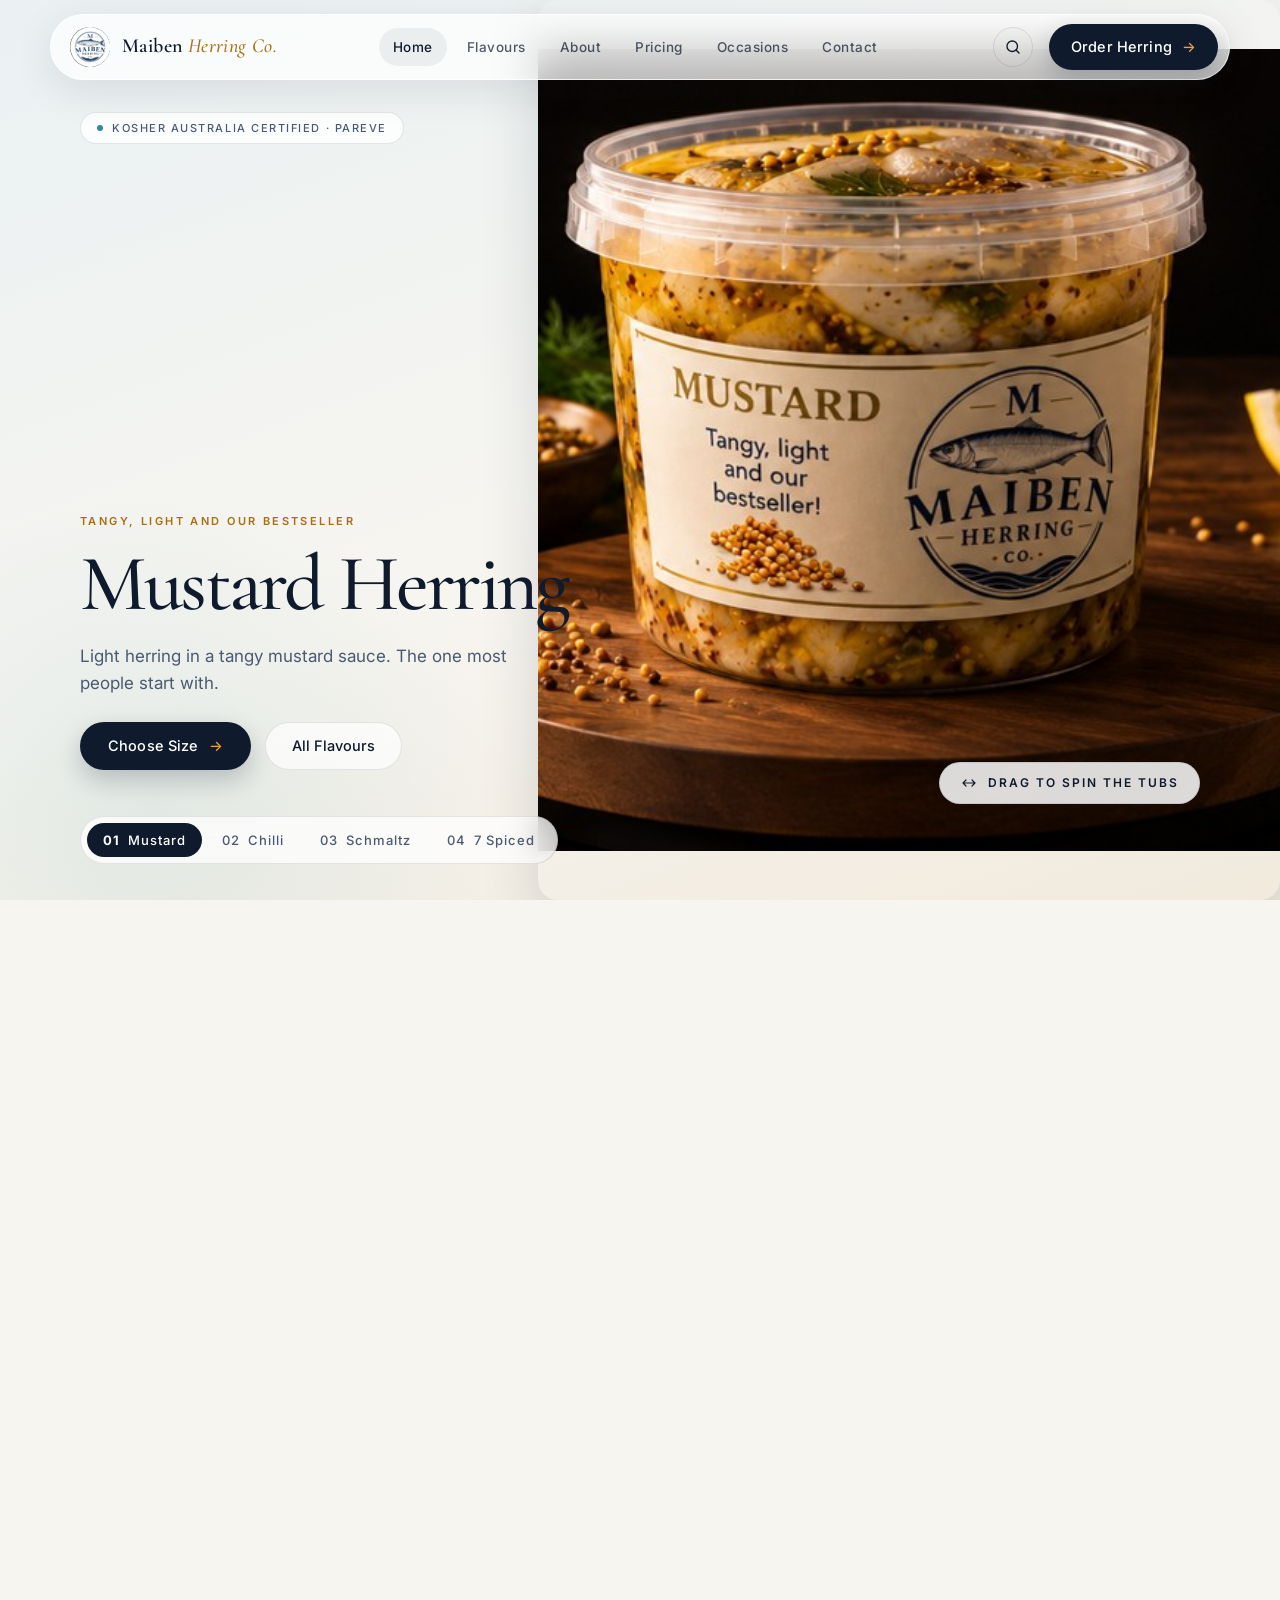
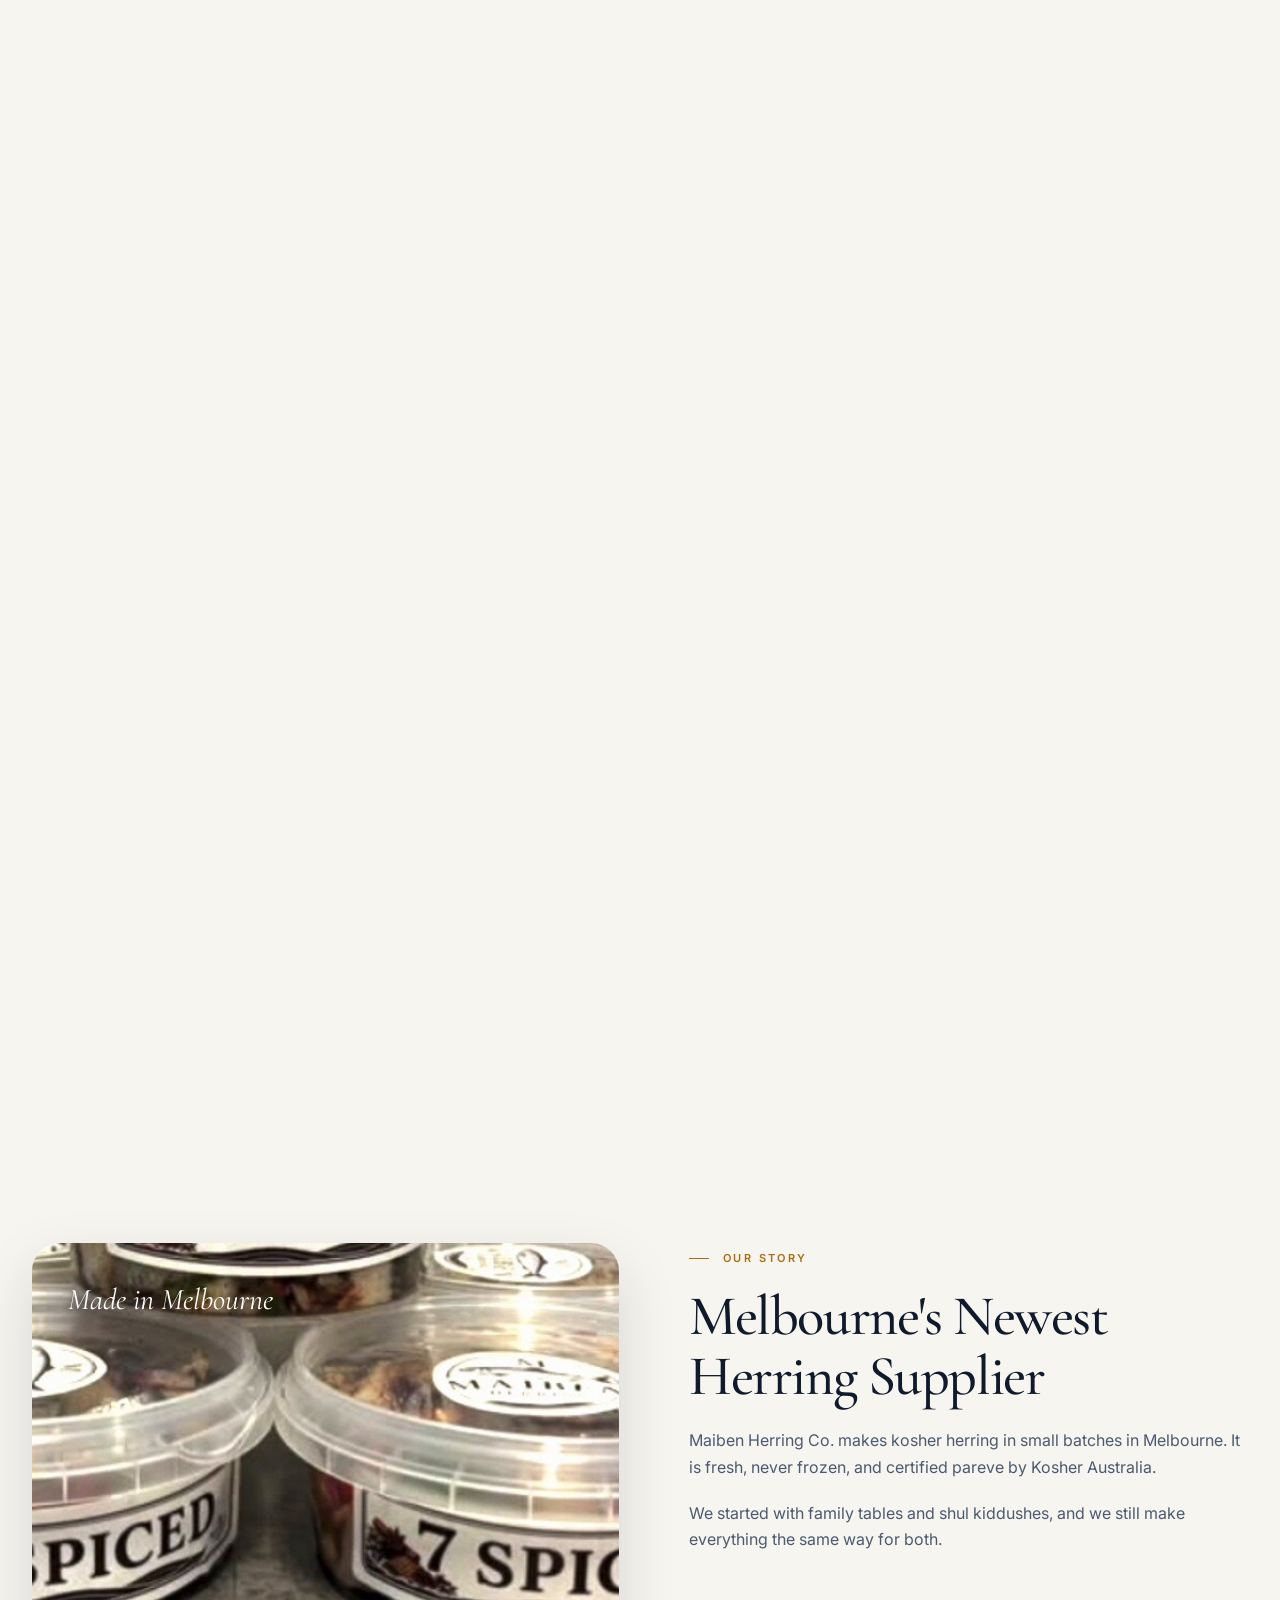
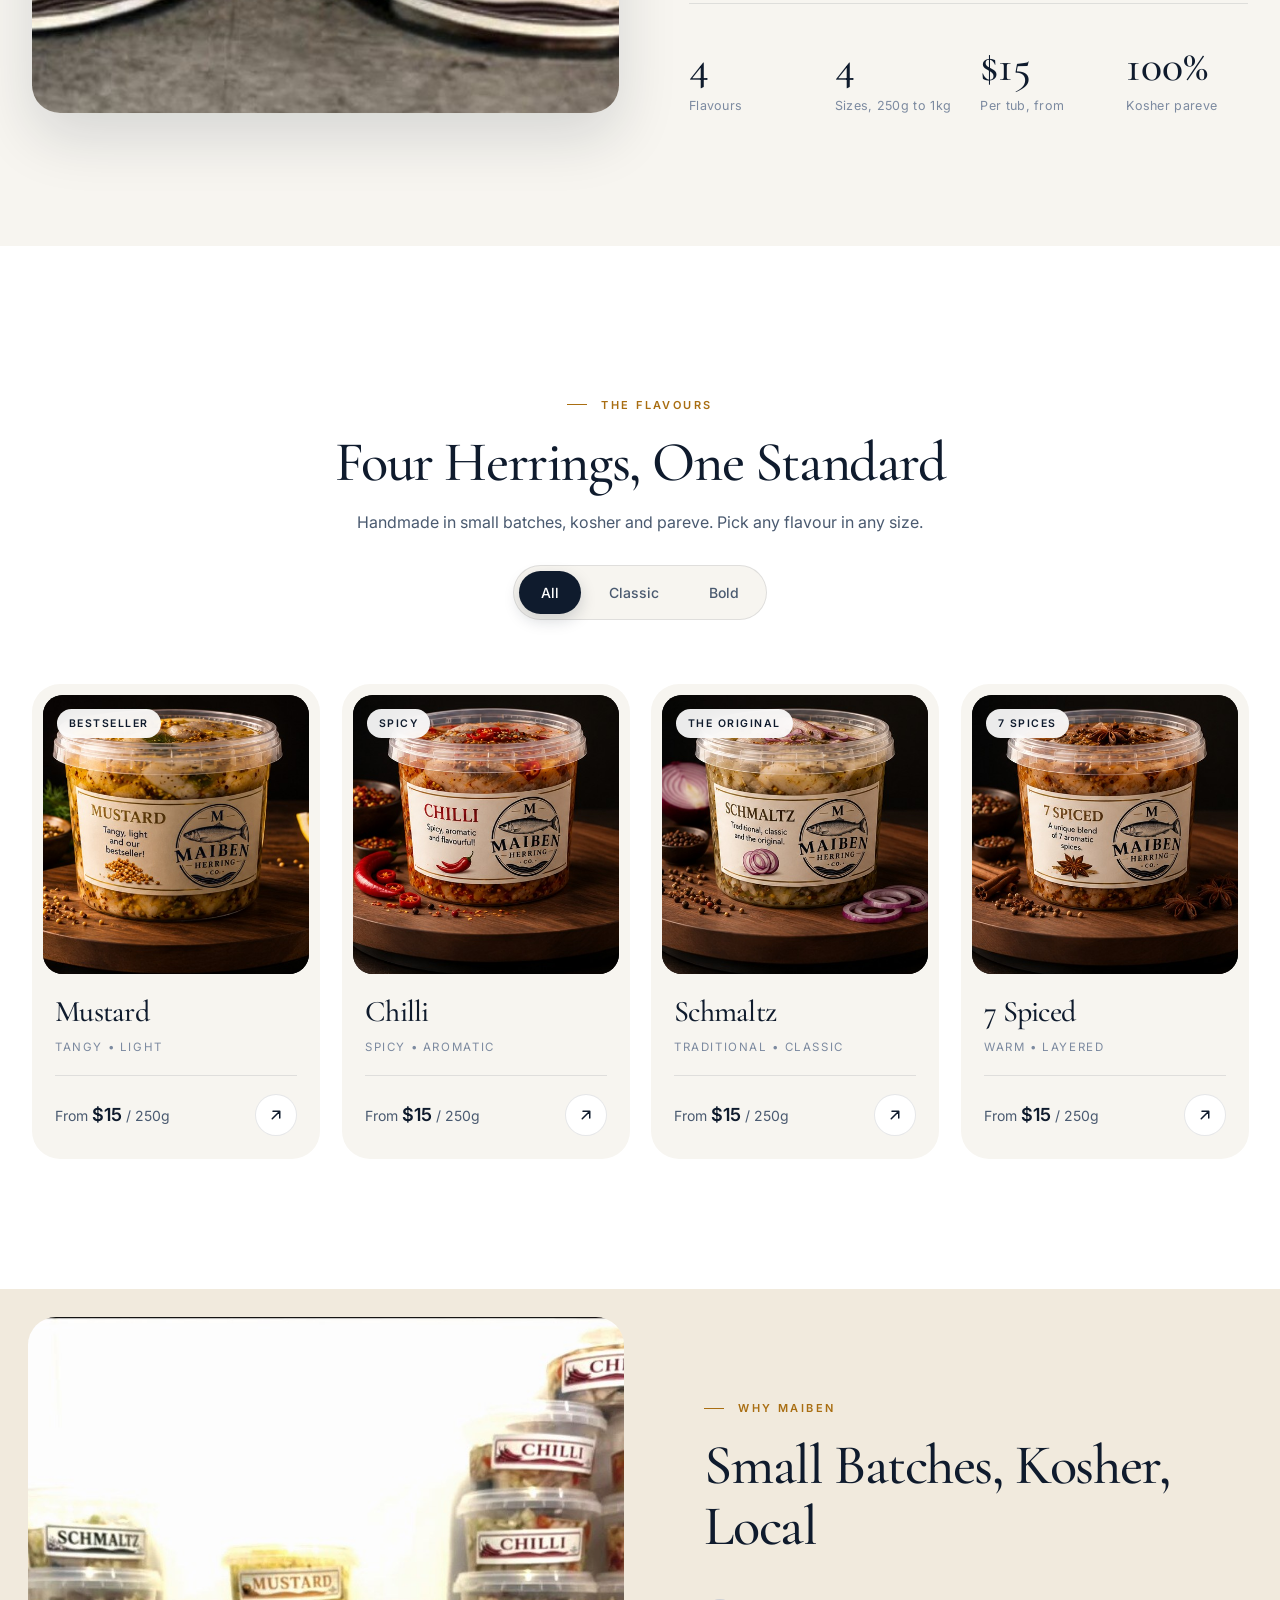
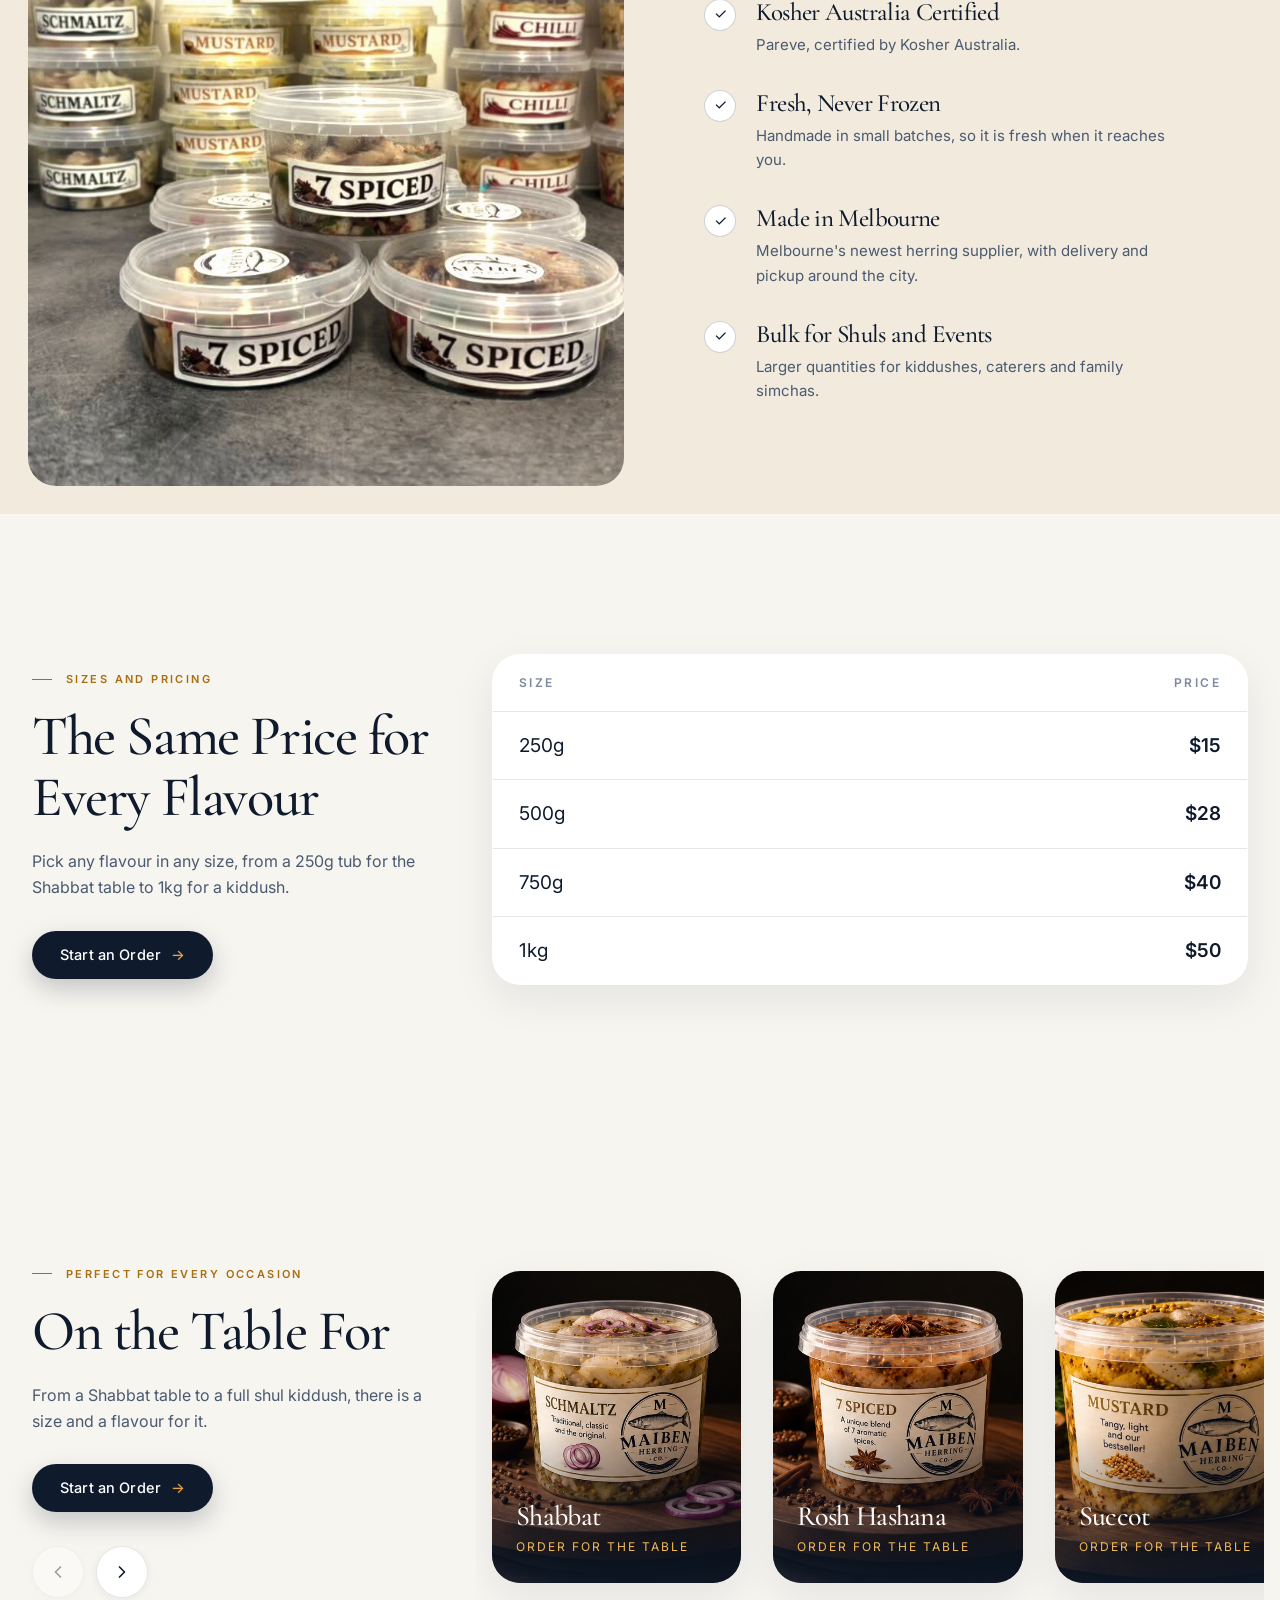
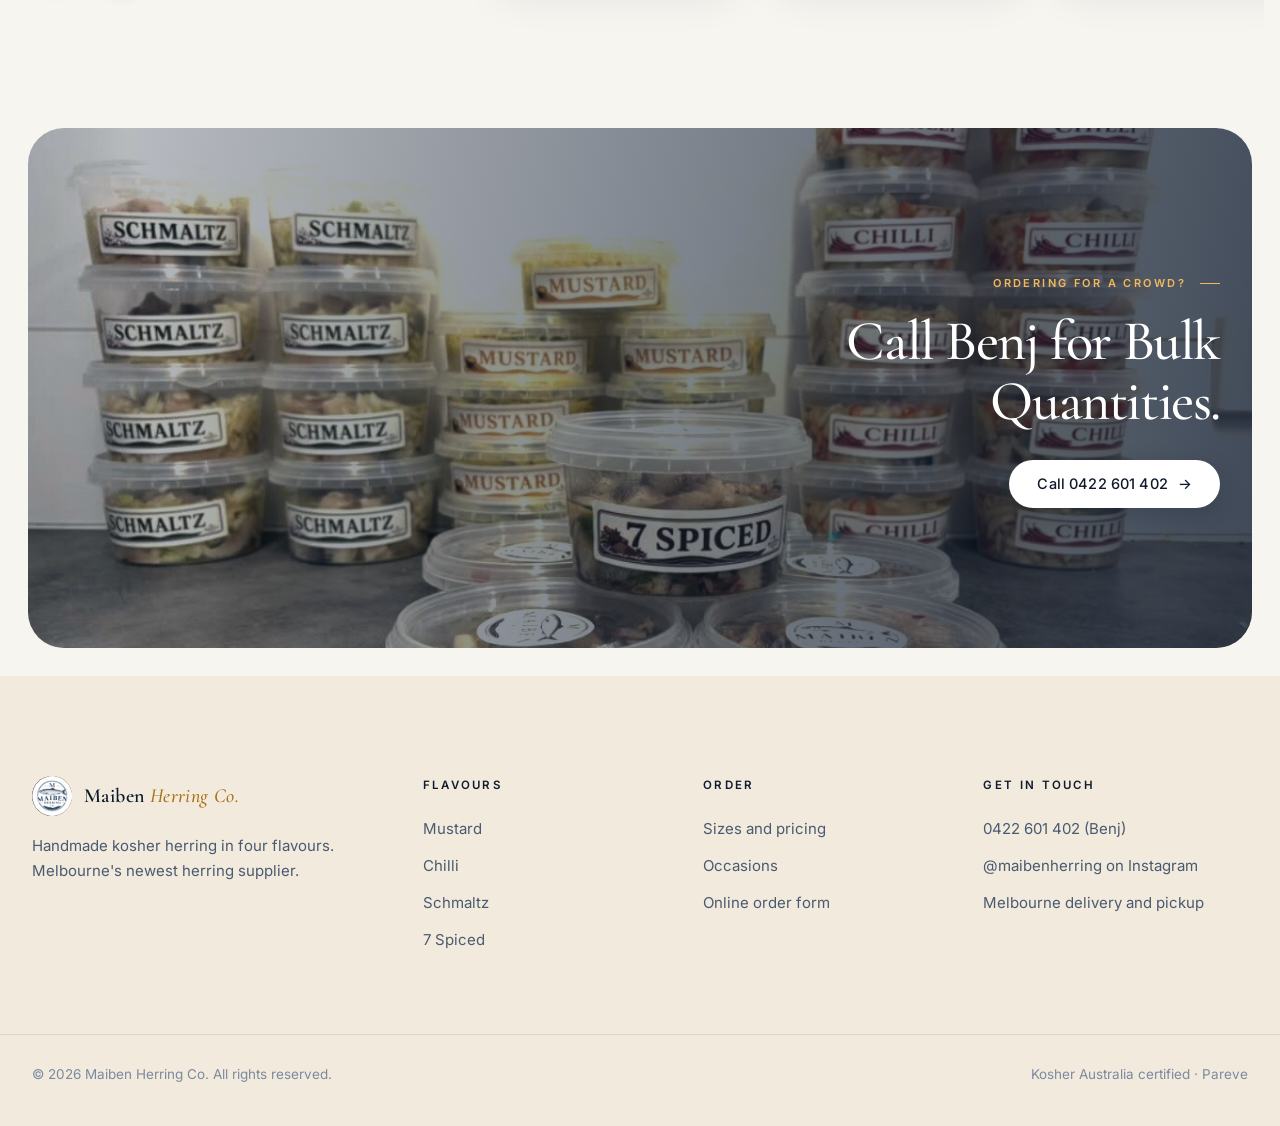
==== commit 64552ebb: "Light, sleek, modern theme: floating glass nav, ivory/mist palette, navy ink, rounded photo cards" ====
--- a/index.html
+++ b/index.html
@@ -3,7 +3,7 @@
 <head>
 <meta charset="utf-8">
 <meta name="viewport" content="width=device-width, initial-scale=1, viewport-fit=cover">
-<meta name="theme-color" content="#0d0b0a">
+<meta name="theme-color" content="#FBF8F2">
 <title>Maiben Herring Co. | Kosher Herring, Melbourne</title>
 <meta name="description" content="Handmade kosher herring in four flavours: Mustard, Chilli, Schmaltz and 7 Spiced. Melbourne's newest herring supplier. Order for Shabbat, yom tov and simchas.">
 <meta property="og:type" content="website">
@@ -25,6 +25,7 @@
 <link rel="stylesheet" href="css/maiben.css">
 <link rel="stylesheet" href="css/responsive.css">
 <link rel="stylesheet" href="css/mobile.css">
+<link rel="stylesheet" href="css/theme-light.css">
 <script type="importmap">{"imports":{"three":"./js/vendor/three.module.min.js"}}</script>
 </head>
 <body>
--- a/css/theme-light.css
+++ b/css/theme-light.css
@@ -0,0 +1,191 @@
+/* Maiben: light, sleek, modern skin. Loaded last; overrides the shared base.
+ * Palette: ivory + white + sea-mist, navy ink, one amber accent. Big radii, hairlines, soft shadows. */
+:root{
+  --ivory:#F7F5F0; --paper:#FFFFFF; --mist:#EAF1F3; --sand:#F1EADD;
+  --ink:#0F1B2D; --ink-2:#4A5A70; --ink-3:#7C8aa0; --line:rgba(15,27,45,.10);
+  --amber:#E8A33D; --amber-hi:#F2B95C; --amber-dk:#A96E12; --sea:#2E8B97;
+  --r-card:28px; --r-img:20px;
+  --color-navy-dark:#0F1B2D; --color-navy-card:#FFFFFF; --color-navy-surface:#F1EADD;
+  --color-gold:#E8A33D; --color-gold-light:#F2B95C; --color-gold-dark:#A96E12;
+  --color-cream:#F7F5F0; --color-cream-card:#F1EADD;
+  --color-text-dark:#0F1B2D; --color-text-muted:#4A5A70; --color-text-dim:#4A5A70;
+  --border-light:rgba(15,27,45,.10); --border-dark:rgba(15,27,45,.10); --border-gold:rgba(169,110,18,.35);
+  --shadow-sm:0 2px 8px rgba(15,27,45,.06); --shadow-md:0 14px 40px rgba(15,27,45,.08); --shadow-lg:0 24px 60px rgba(15,27,45,.14);
+  --shadow-gold:0 10px 26px rgba(232,163,61,.30);
+}
+html{scroll-padding-top:96px}
+body{background:var(--ivory);color:var(--ink);-webkit-font-smoothing:antialiased}
+h1,h2,h3{letter-spacing:-.025em;font-weight:500}
+h2{font-size:clamp(34px,4.4vw,58px);line-height:1.08}
+p{color:var(--ink-2)}
+.eyebrow{color:var(--amber-dk);letter-spacing:.22em;font-size:11px}
+.eyebrow::before{width:20px;height:1px;background:var(--amber-dk)}
+.section{padding:140px 0 130px}
+
+/* ---------- Buttons ---------- */
+.btn-gold{background:var(--ink);color:#fff;box-shadow:0 10px 24px rgba(15,27,45,.22);font-weight:500;letter-spacing:.01em}
+.btn-gold:hover{background:#1c2f4b;color:#fff;transform:translateY(-2px)}
+.btn-gold:active{background:#08111e}
+.btn-ghost{color:var(--ink);border:1px solid var(--line);background:rgba(255,255,255,.7);font-weight:500;backdrop-filter:blur(10px)}
+.btn-ghost:hover{border-color:var(--ink);color:var(--ink);background:#fff}
+.btn-gold span[aria-hidden]{color:var(--amber)}
+
+/* ---------- Floating glass header ---------- */
+#main-header,#main-header.scrolled{top:14px;left:max(14px,calc(50% - 590px));right:auto;width:min(1180px,calc(100% - 28px));padding:10px 12px 10px 20px;
+  background:transparent;border:0;box-shadow:none;backdrop-filter:none;-webkit-backdrop-filter:none}
+/* the glass lives on a pseudo-element so the header itself is not a containing block for the mobile drawer */
+#main-header::before{content:"";position:absolute;inset:0;border-radius:99px;z-index:-1;background:rgba(255,255,255,.72);backdrop-filter:blur(22px) saturate(1.4);-webkit-backdrop-filter:blur(22px) saturate(1.4);border:1px solid rgba(255,255,255,.8);box-shadow:0 10px 40px rgba(15,27,45,.10);transition:background .3s}
+#main-header.scrolled::before{background:rgba(255,255,255,.88)}
+.brand,#main-header .brand{color:var(--ink);font-size:1.25rem}
+.brand img{height:40px;width:40px}
+#main-header.scrolled .brand img{height:40px;width:40px}
+.brand em{color:var(--amber-dk)}
+#site-nav{gap:6px}
+#site-nav a{color:var(--ink);opacity:.72;font-size:13.5px;padding:8px 14px;border-radius:99px;transition:background .25s,opacity .25s}
+#site-nav a::after{display:none}
+#site-nav a:hover,#site-nav a.current{opacity:1;color:var(--ink);background:rgba(15,27,45,.06)}
+.icon-btn{color:var(--ink);background:transparent;border:1px solid var(--line)}
+.icon-btn:hover{background:var(--ink);color:#fff;border-color:var(--ink)}
+.header-actions .btn-gold{padding:11px 22px}
+.hamburger span{background:var(--ink)}
+
+/* ---------- Hero ---------- */
+.hero-sticky-frame{background:
+  radial-gradient(ellipse 50% 65% at 74% 48%,#FFFFFF 0%,rgba(255,255,255,0) 72%),
+  radial-gradient(ellipse 40% 50% at 12% 90%,rgba(46,139,151,.10) 0%,rgba(46,139,151,0) 70%),
+  linear-gradient(160deg,#EAF1F3 0%,#F7F5F0 55%,#F1EADD 100%)}
+.hero-top{top:112px}
+.cert{color:var(--ink-2);background:rgba(255,255,255,.8);border:1px solid var(--line);letter-spacing:.14em;font-size:11px;font-weight:500;backdrop-filter:blur(10px)}
+.cert::before{content:"";width:6px;height:6px;border-radius:50%;background:var(--sea);margin-right:9px;align-self:center}
+.eyebrow-hero{color:var(--amber-dk);text-shadow:none;letter-spacing:.22em;font-size:11px}
+.stage h1,.stage h2{color:var(--ink);text-shadow:none;font-weight:500;letter-spacing:-.035em;line-height:1.02;font-size:clamp(52px,6.2vw,92px)}
+.stage p{color:var(--ink-2);text-shadow:none;font-size:17px;max-width:440px}
+.hero-hud{bottom:36px;gap:4px;padding:6px;border-radius:99px;background:rgba(255,255,255,.75);border:1px solid var(--line);backdrop-filter:blur(14px);width:fit-content;left:80px;right:auto;color:var(--ink-2);text-shadow:none}
+.hud-num{color:var(--ink-2);padding:9px 16px;font-weight:500}
+.hud-num:hover{color:var(--ink)}
+.hud-num.active{color:#fff;background:var(--ink)}
+.hud-bar{display:none}
+.hero-hint{color:var(--ink);background:rgba(255,255,255,.85);border:1px solid var(--line);backdrop-filter:blur(10px)}
+.hero-photos{-webkit-mask-image:none;mask-image:none}
+.hero-photos img{border-radius:var(--r-img);box-shadow:var(--shadow-lg)}
+
+/* ---------- Flavours ---------- */
+.section.dark{background:var(--paper);color:var(--ink)}
+.dark .eyebrow{color:var(--amber-dk)}
+.section-head.center{max-width:640px;margin-bottom:64px}
+.section-head p{color:var(--ink-2)}
+.tabs{gap:6px;padding:5px;border-radius:99px;background:var(--ivory);border:1px solid var(--line);width:fit-content;margin:0 auto}
+.tab{border:0;background:transparent;color:var(--ink-2);padding:10px 22px;font-weight:500}
+.tab:hover{color:var(--ink)}
+.tab.active{background:var(--ink);color:#fff;box-shadow:0 6px 16px rgba(15,27,45,.18)}
+.fleet-grid.four{gap:22px}
+.yacht-card{background:var(--ivory);border:1px solid transparent;border-radius:var(--r-card);padding:10px;box-shadow:none;transition:transform .5s cubic-bezier(.16,1,.3,1),box-shadow .5s,background .3s}
+.yacht-card:hover{background:#fff;border-color:var(--line);box-shadow:var(--shadow-lg);transform:translateY(-8px)}
+.yc-img{border-radius:var(--r-img);background:#0d0b0a}
+.yc-tag{background:rgba(255,255,255,.92);color:var(--ink);letter-spacing:.14em;font-weight:600;backdrop-filter:blur(8px);top:14px;left:14px}
+.yc-body{padding:20px 12px 12px}
+.yc-body h3{color:var(--ink);font-size:30px}
+.yc-specs{color:var(--ink-3);letter-spacing:.14em}
+.yc-foot{border-top:1px solid var(--line)}
+.yc-rate{color:var(--ink-2)}.yc-rate strong{color:var(--ink);font-size:18px}
+.yc-go{border:1px solid var(--line);color:var(--ink);background:#fff}
+.yacht-card:hover .yc-go{background:var(--ink);color:#fff;border-color:var(--ink)}
+
+/* ---------- About / split / pricing / occasions ---------- */
+.section.light,.section.light.about,.pricing{background:var(--ivory)}
+.about-visual{border-radius:var(--r-card);box-shadow:var(--shadow-lg)}
+.since{font-size:26px;text-shadow:0 2px 16px rgba(0,0,0,.6)}
+.stats{border-top:1px solid var(--line);gap:24px}
+.stat-figure{color:var(--ink);font-weight:500}
+.stat-label{color:var(--ink-3)}
+.split{background:var(--sand)}
+.split-visual{margin:28px 0 28px 28px;border-radius:var(--r-card);overflow:hidden;min-height:0}
+.split-copy{background:transparent;padding:110px 90px 110px 80px}
+.ico{border-color:rgba(15,27,45,.2);color:var(--ink);background:#fff}
+.features h3{font-size:25px}
+.features p{color:var(--ink-2)}
+.pricetable{border-radius:var(--r-card);box-shadow:var(--shadow-md);border:1px solid var(--line)}
+.pricetable th{color:var(--ink-3);font-family:var(--font-sans);font-size:12px;letter-spacing:.2em;text-transform:uppercase;font-weight:600}
+.pricetable td{font-size:19px}
+.pricetable tr:hover td{background:var(--ivory)}
+.destinations{background:var(--mist)}
+.destination-card{border-radius:var(--r-card)}
+.dc-label{background:linear-gradient(transparent,rgba(15,27,45,.78))}
+.dc-label span{color:var(--amber-hi)}
+.dest-prev-btn,.dest-next-btn{background:#fff;color:var(--ink);border:1px solid var(--line);width:52px;height:52px}
+.dest-prev-btn:hover,.dest-next-btn:hover{background:var(--ink);color:#fff;border-color:var(--ink)}
+
+/* ---------- CTA ---------- */
+.cta-banner{margin:0 28px 28px;border-radius:36px;overflow:hidden;min-height:520px}
+.cta-banner::before{background:linear-gradient(100deg,rgba(15,27,45,.25) 0%,rgba(15,27,45,.8) 100%)}
+.cta-copy h2{color:#fff}
+.cta-copy .eyebrow{color:var(--amber-hi)}.cta-copy .eyebrow::before{background:var(--amber-hi)}
+.cta-banner .btn-gold{background:#fff;color:var(--ink)}
+.cta-banner .btn-gold:hover{background:var(--amber-hi)}
+.cta-banner .btn-gold span[aria-hidden]{color:var(--ink)}
+
+/* ---------- Footer (light) ---------- */
+#footer{background:var(--sand);color:var(--ink);border-top:0}
+.foot-bio,#footer li{color:var(--ink-2)}
+#footer h4{color:var(--ink);letter-spacing:.2em}
+#footer li a:hover{color:var(--amber-dk)}
+.foot-bar{border-top:1px solid var(--line);color:var(--ink-3)}
+.foot-brand,.foot-brand span{color:var(--ink)}
+
+/* ---------- Sheets & search (light glass) ---------- */
+.modal{background:rgba(15,27,45,.38);backdrop-filter:blur(14px);-webkit-backdrop-filter:blur(14px)}
+.dialog{background:#fff;color:var(--ink);border:1px solid var(--line);border-radius:28px;box-shadow:var(--shadow-lg)}
+.dialog h2{color:var(--ink)}.dialog p{color:var(--ink-2)}
+.dialog .eyebrow{color:var(--amber-dk)}
+.modal-close{color:var(--ink)}.modal-close:hover{color:var(--amber-dk)}
+.field label{color:var(--ink-3);letter-spacing:.16em}
+.field input,.field select,.field textarea,.stepper{background:var(--ivory);border:1px solid var(--line);color:var(--ink);border-radius:14px}
+.field input:focus,.field select:focus{border-color:var(--ink)}
+.stepper input{border:0;background:transparent}
+.stepper button{color:var(--ink)}.stepper button:active{background:rgba(15,27,45,.06)}
+.order-sum{color:var(--ink);border-color:var(--line);background:var(--ivory)}
+.link-btn{color:var(--ink-2)}
+.note-small{color:var(--ink-3)}.note-small a,.form-msg a{color:var(--ink);text-decoration:underline}
+.btn-ghost.wide{color:var(--ink)}
+.ym-specs li{border-color:var(--line);color:var(--ink-2)}
+#ym-rate{color:var(--ink)}
+.ym-foot{border-top-color:var(--line)}
+.search-modal{background:rgba(247,245,240,.94)}
+.search-inner input{color:var(--ink);border-bottom-color:var(--ink)}
+.search-inner input::placeholder{color:var(--ink-3)}
+.chips button{border-color:var(--line);color:var(--ink);background:#fff}
+.chips button:hover{background:var(--ink);color:#fff}
+.search-results,.search-results a{color:var(--ink)}
+.search-results a{background:#fff;border-color:var(--line)}
+.search-results span{color:var(--ink-3)}
+.search-modal .modal-close{color:var(--ink)}
+
+/* ---------- Cursor ---------- */
+#cursor-dot{background:var(--ink)}#cursor-ring{border-color:var(--ink)}
+#cursor-ring.hover{background:rgba(232,163,61,.2);mix-blend-mode:normal}
+
+/* ---------- Mobile ---------- */
+@media (max-width:992px){
+  #main-header,#main-header.scrolled{top:10px;left:10px;width:calc(100% - 20px);padding:8px 8px 8px 14px}
+  #site-nav{position:fixed;top:0;right:0;left:0;height:100vh;width:100vw;background:var(--ivory);border:0;border-radius:0;flex-direction:column;padding:calc(100px + env(safe-area-inset-top)) 28px 120px;gap:0;transform:translateY(-100%);transition:transform .5s cubic-bezier(.16,1,.3,1);z-index:-1}
+  #site-nav.open{transform:none}
+  #site-nav a{color:var(--ink);opacity:1;font-size:30px;font-family:var(--font-serif);border-radius:0;padding:14px 0;min-height:64px;border-bottom:1px solid var(--line);background:transparent!important}
+  .hero-top{left:var(--gut,20px);top:calc(88px + env(safe-area-inset-top))}
+  .hero-hud{left:50%!important;right:auto;transform:translateX(-50%);bottom:calc(84px + env(safe-area-inset-bottom));justify-content:center}
+  .hero-hud{width:max-content;flex-wrap:nowrap}
+  .hud-num{padding:10px 14px;min-width:0;white-space:nowrap}
+  .hud-num span{display:none}
+  .stage h1,.stage h2{font-size:clamp(40px,11vw,56px)}
+  .action-bar{background:rgba(255,255,255,.86);border-top:1px solid var(--line);margin:0 10px 10px;border-radius:99px;left:0;right:0;bottom:env(safe-area-inset-bottom);padding:8px;box-shadow:0 12px 40px rgba(15,27,45,.16);border:1px solid var(--line)}
+  .ab-call{color:var(--ink);border-color:var(--line)}
+  .ab-order{background:var(--ink);color:#fff}
+  .row-dots i{background:rgba(15,27,45,.18)}.row-dots i.on{background:var(--ink)}
+  .section{padding:84px 0 76px}
+  .split-visual{margin:14px 14px 0}
+  .split-copy{padding:56px var(--gut,20px) 64px}
+  .cta-banner{margin:0 10px 10px;border-radius:28px;min-height:460px}
+  .modal .dialog{border-radius:28px 28px 0 0}
+  .grab::after{background:rgba(15,27,45,.25)}
+  .yacht-dialog .grab::after{background:rgba(255,255,255,.85)}
+  .fleet-grid.four .yacht-card{background:var(--ivory)}
+}
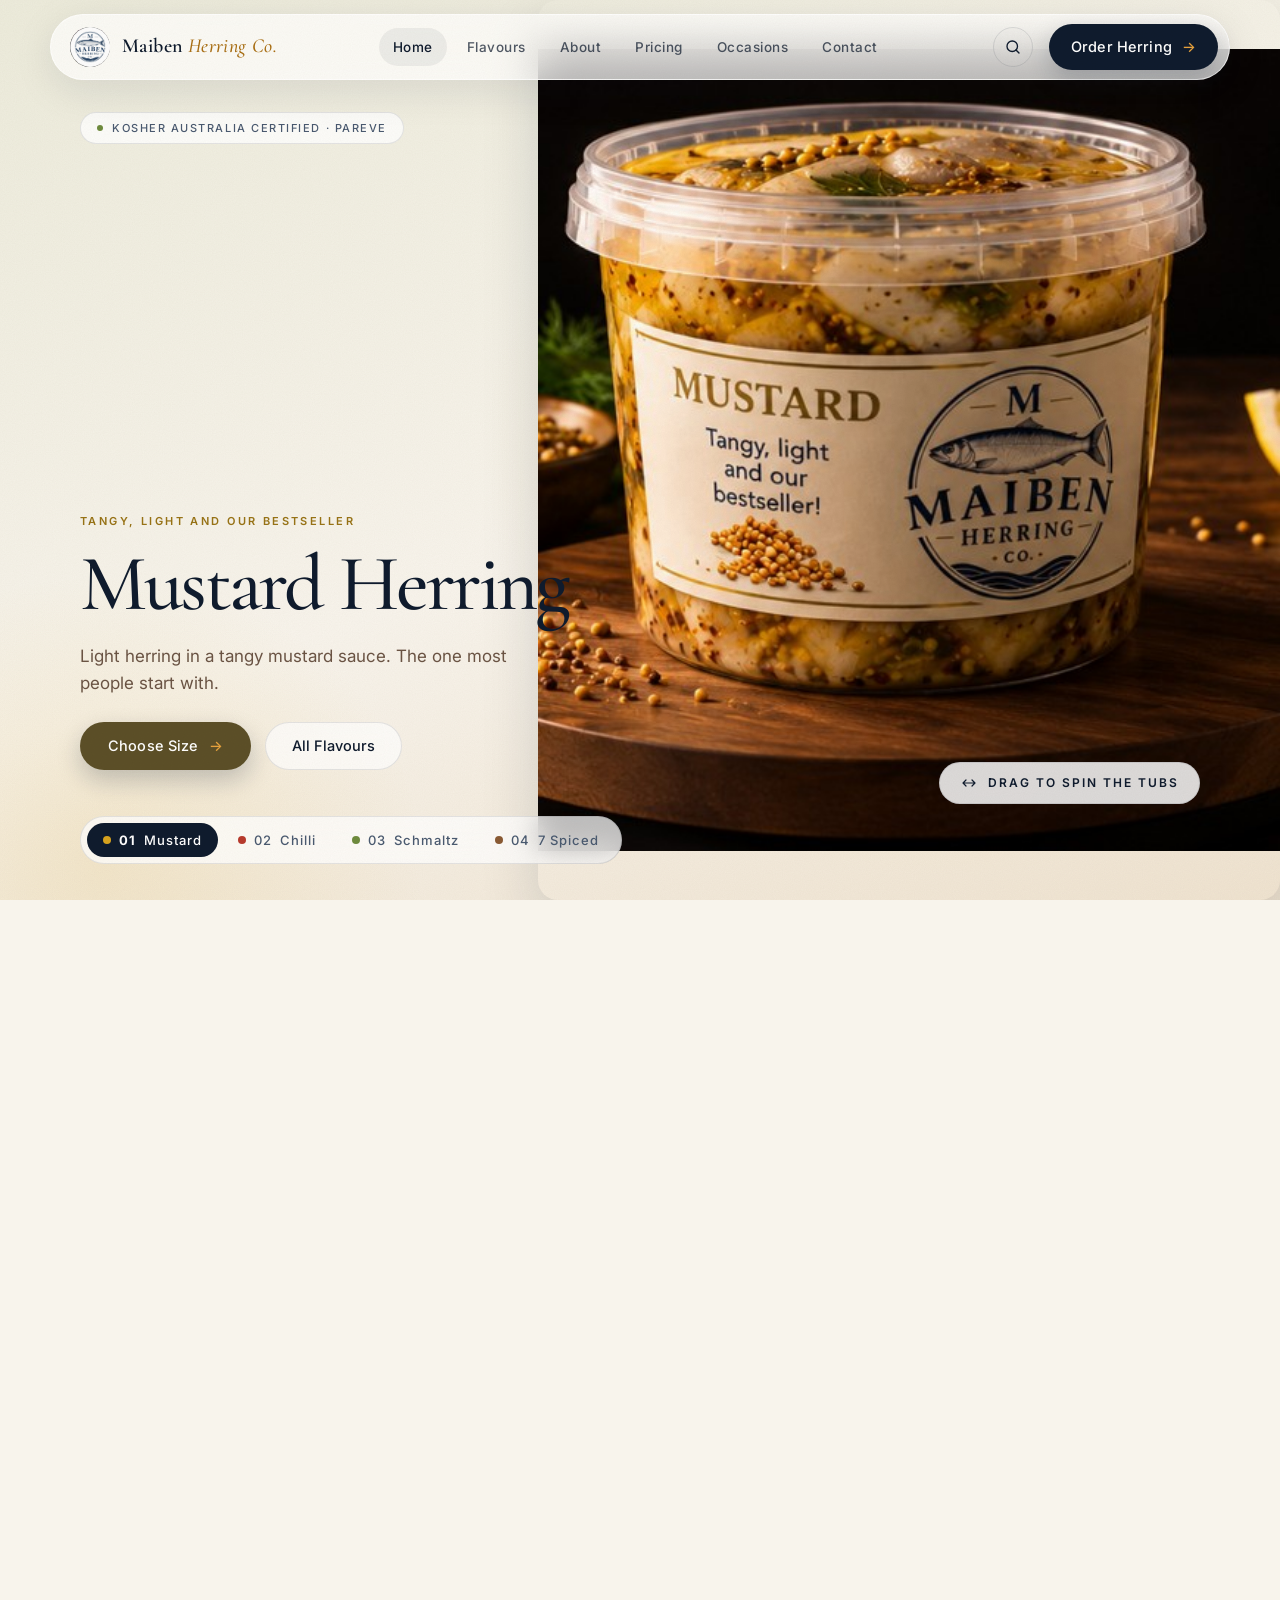
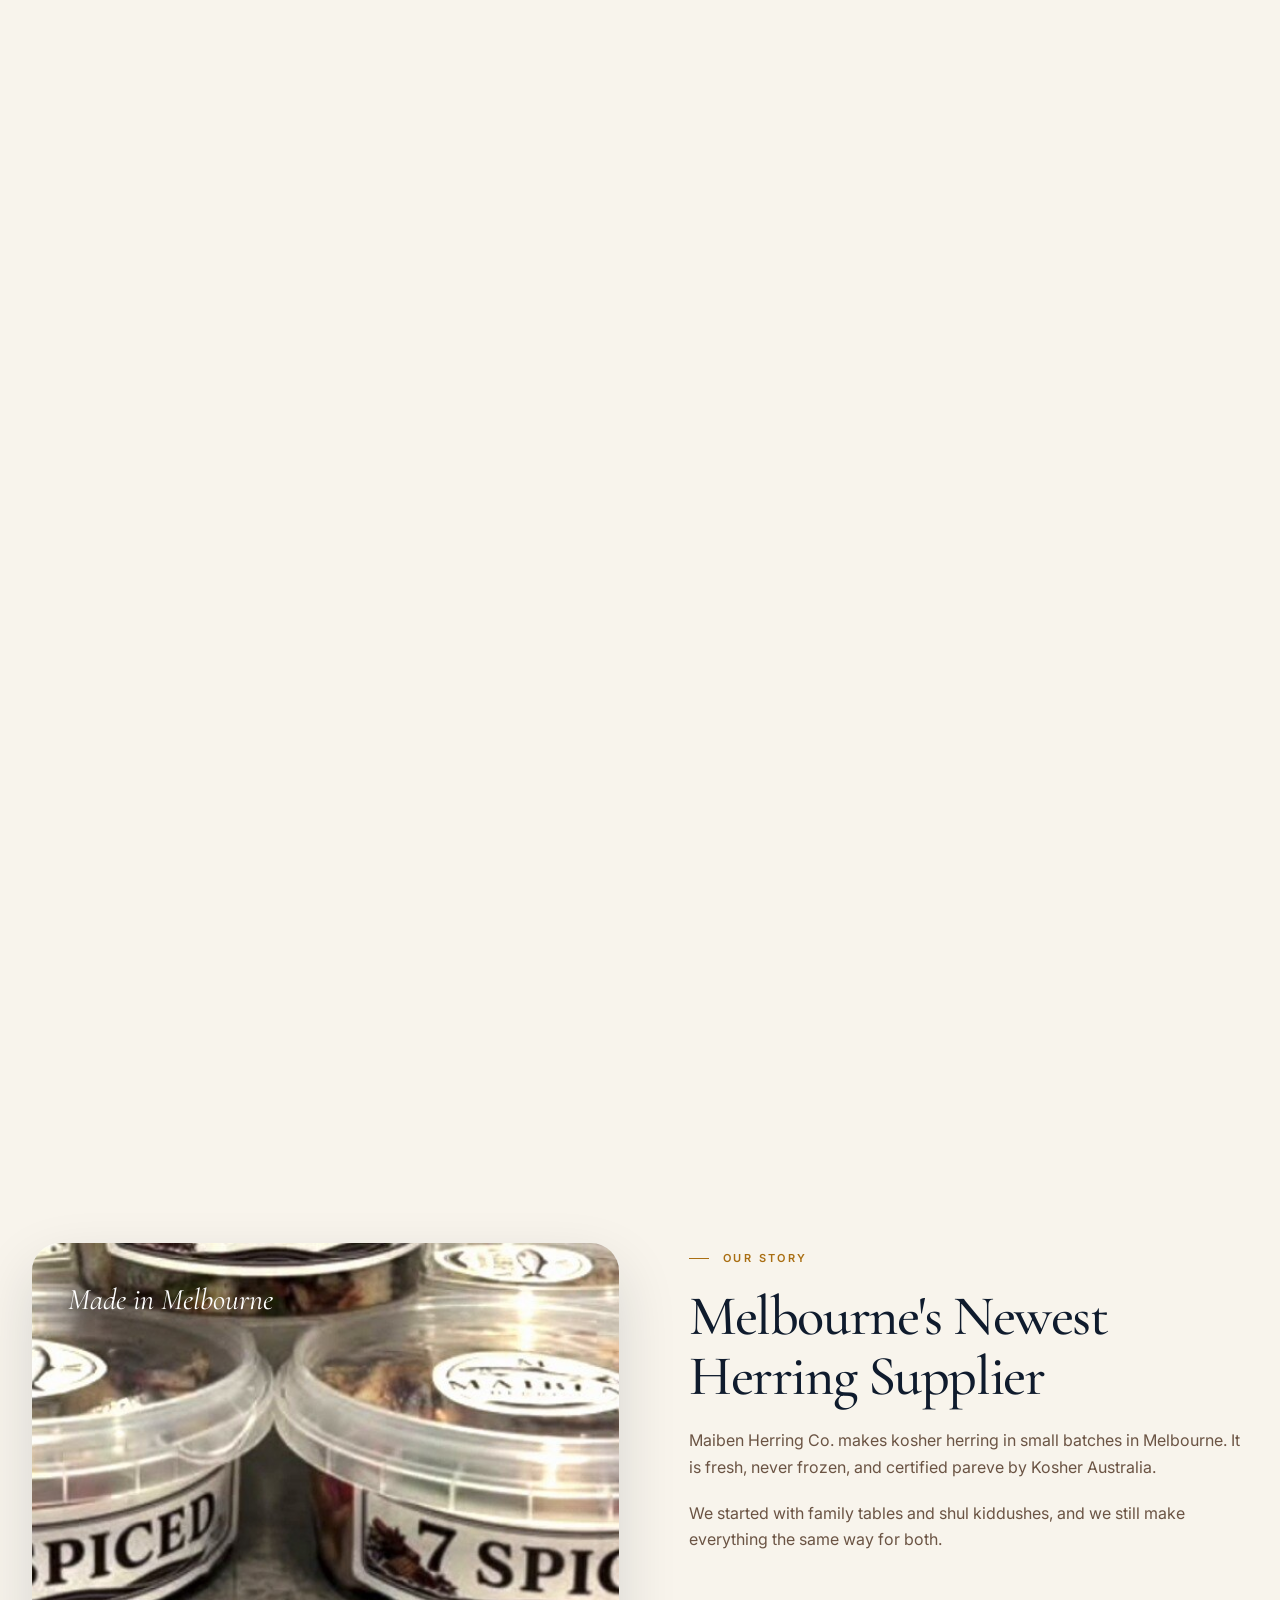
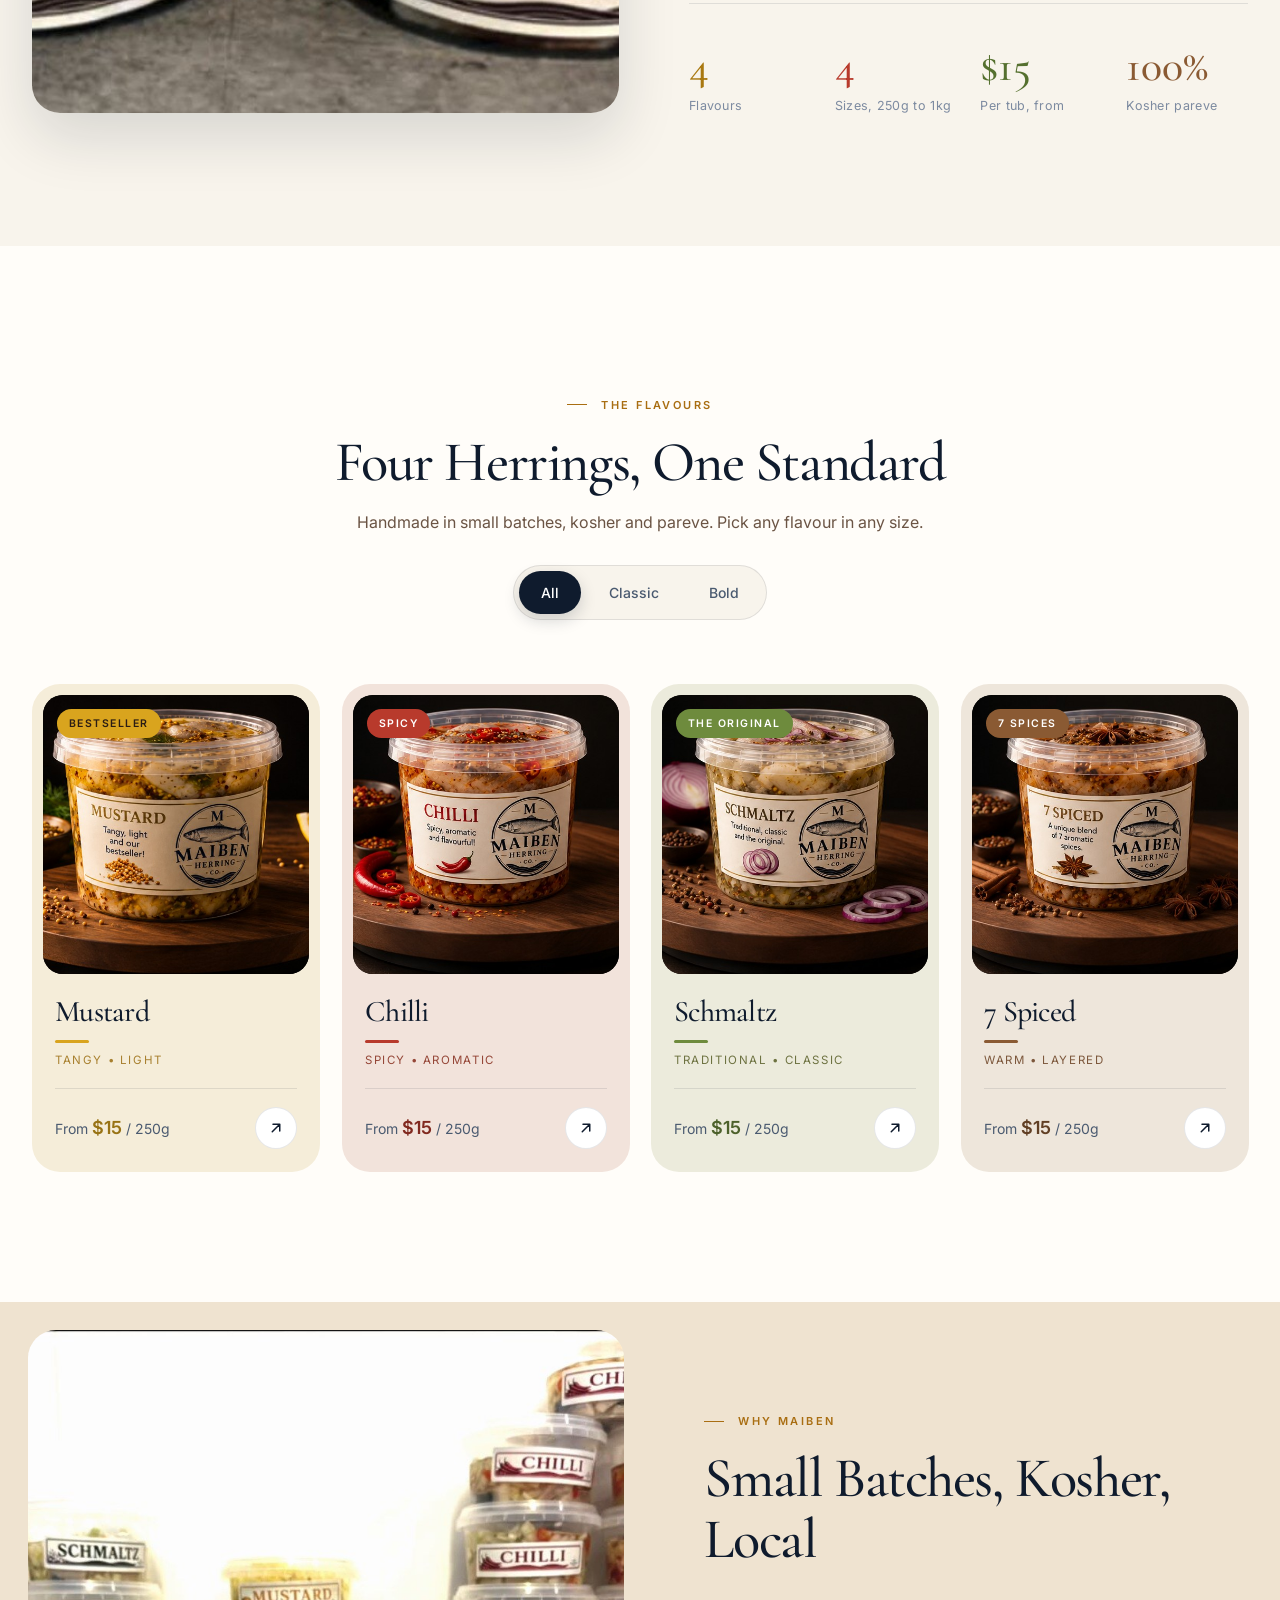
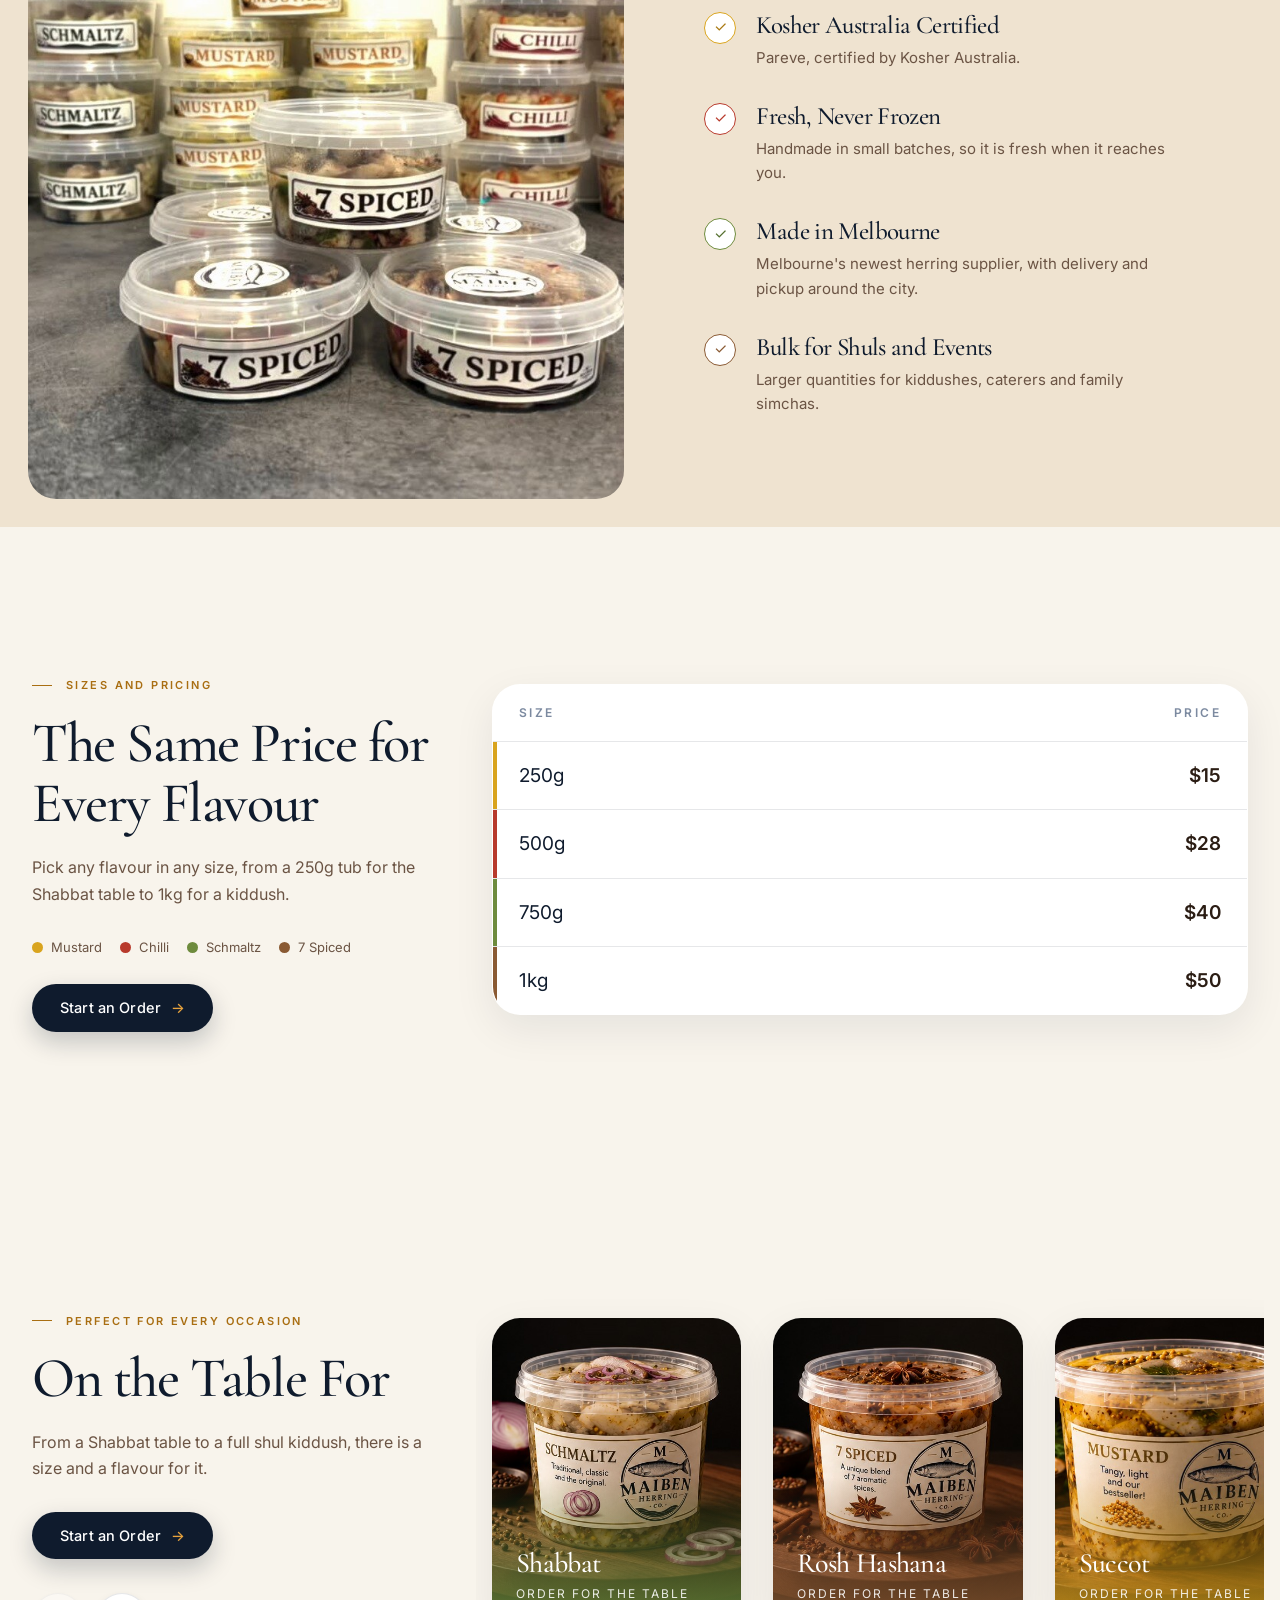
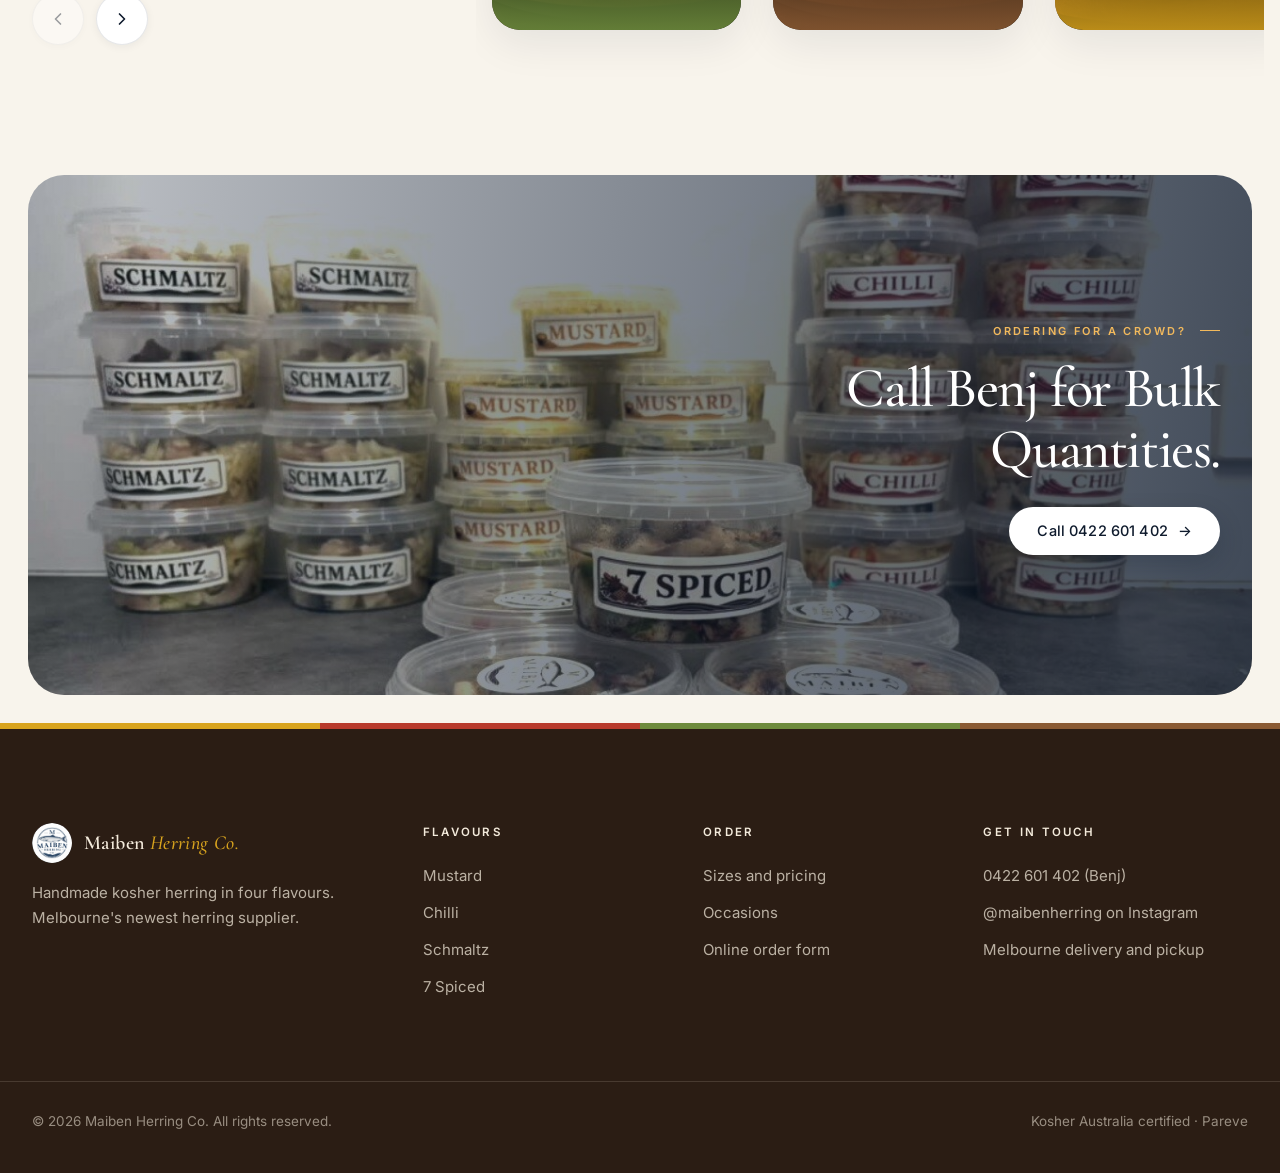
==== commit 42d12239: "Herring colours: per-flavour mustard/chilli/schmaltz/spice palette, brown footer, paper grain" ====
--- a/index.html
+++ b/index.html
@@ -181,6 +181,7 @@
       <div class="eyebrow">Sizes and Pricing</div>
       <h2>The Same Price for Every Flavour</h2>
       <p>Pick any flavour in any size, from a 250g tub for the Shabbat table to 1kg for a kiddush.</p>
+      <ul class="legend" aria-label="Flavours"><li><i style="--c:var(--f-mustard)"></i>Mustard</li><li><i style="--c:var(--f-chilli)"></i>Chilli</li><li><i style="--c:var(--f-schmaltz)"></i>Schmaltz</li><li><i style="--c:var(--f-spiced)"></i>7 Spiced</li></ul>
       <button class="btn-gold" data-open="booking-modal">Start an Order <span aria-hidden="true">&rarr;</span></button>
     </div>
     <div data-aos="fade-up" data-aos-delay="100">
--- a/css/theme-light.css
+++ b/css/theme-light.css
@@ -1,7 +1,7 @@
 /* Maiben: light, sleek, modern skin. Loaded last; overrides the shared base.
  * Palette: ivory + white + sea-mist, navy ink, one amber accent. Big radii, hairlines, soft shadows. */
 :root{
-  --ivory:#F7F5F0; --paper:#FFFFFF; --mist:#EAF1F3; --sand:#F1EADD;
+  --ivory:#F8F4EC; --paper:#FFFDF9; --mist:#EEF1EA; --sand:#EFE3D0;
   --ink:#0F1B2D; --ink-2:#4A5A70; --ink-3:#7C8aa0; --line:rgba(15,27,45,.10);
   --amber:#E8A33D; --amber-hi:#F2B95C; --amber-dk:#A96E12; --sea:#2E8B97;
   --r-card:28px; --r-img:20px;
@@ -189,3 +189,97 @@
   .yacht-dialog .grab::after{background:rgba(255,255,255,.85)}
   .fleet-grid.four .yacht-card{background:var(--ivory)}
 }
+
+/* ============ Herring colours: mustard, chilli, schmaltz green, 7-spice brown ============ */
+@property --flav{syntax:'<color>';inherits:true;initial-value:#D9A41E}
+:root{
+  --f-mustard:#D9A41E; --f-chilli:#B83A2C; --f-schmaltz:#6E8B3D; --f-spiced:#8A5A33; --onion:#8E4F7A;
+  --brown:#2B1D14; --brown-2:#6B5444;
+}
+/* paper grain so surfaces feel printed, not rendered */
+body::after{content:"";position:fixed;inset:0;pointer-events:none;z-index:9999;opacity:.05;mix-blend-mode:multiply;
+  background-image:url("data:image/svg+xml;utf8,<svg xmlns='http://www.w3.org/2000/svg' width='180' height='180'><filter id='n'><feTurbulence type='fractalNoise' baseFrequency='.9' numOctaves='2' stitchTiles='stitch'/><feColorMatrix values='0 0 0 0 .2  0 0 0 0 .13  0 0 0 0 .08  0 0 0 .9 0'/></filter><rect width='100%' height='100%' filter='url(%23n)'/></svg>")}
+/* warm brown ink for body copy; navy stays for the brand */
+p{color:var(--brown-2)}
+.stage p,.about-copy p,.features p,.section-head p,.dest-copy p{color:var(--brown-2)}
+
+/* Hero follows the flavour on screen */
+.hero-sticky-frame{--flav:#D9A41E;transition:--flav .9s ease;background:
+  radial-gradient(ellipse 50% 66% at 74% 50%,color-mix(in srgb,var(--flav) 26%,#fff) 0%,rgba(255,255,255,0) 72%),
+  radial-gradient(ellipse 36% 46% at 8% 96%,color-mix(in srgb,var(--flav) 14%,transparent) 0%,transparent 70%),
+  linear-gradient(160deg,color-mix(in srgb,var(--flav) 7%,#EEF1EA) 0%,#F8F4EC 55%,#EFE3D0 100%)}
+.eyebrow-hero{color:color-mix(in srgb,var(--flav) 70%,#000)}
+.hud-num::before{content:"";display:inline-block;width:8px;height:8px;border-radius:50%;margin-right:8px;vertical-align:1px}
+.hud-num[data-hud="0"]::before{background:var(--f-mustard)}
+.hud-num[data-hud="1"]::before{background:var(--f-chilli)}
+.hud-num[data-hud="2"]::before{background:var(--f-schmaltz)}
+.hud-num[data-hud="3"]::before{background:var(--f-spiced)}
+.hero-btns .btn-gold{background:color-mix(in srgb,var(--flav) 38%,var(--ink))}
+.hero-btns .btn-gold:hover{background:color-mix(in srgb,var(--flav) 62%,var(--ink))}
+.cert::before{background:var(--f-schmaltz)}
+.hud-bar i{background:var(--flav)}
+
+/* Flavour cards each wear their own colour */
+.yacht-card[data-yacht=mustard]{--c:var(--f-mustard);--ct:#2B1D14}
+.yacht-card[data-yacht=chilli]{--c:var(--f-chilli);--ct:#fff}
+.yacht-card[data-yacht=schmaltz]{--c:var(--f-schmaltz);--ct:#fff}
+.yacht-card[data-yacht=spiced]{--c:var(--f-spiced);--ct:#fff}
+.yacht-card{background:color-mix(in srgb,var(--c) 9%,var(--ivory))}
+.yacht-card:hover{background:color-mix(in srgb,var(--c) 14%,#fff);border-color:color-mix(in srgb,var(--c) 45%,transparent);box-shadow:0 22px 50px color-mix(in srgb,var(--c) 30%,transparent)}
+.yc-tag{background:var(--c);color:var(--ct)}
+.yc-body h3{position:relative}
+.yc-body h3::after{content:"";display:block;width:34px;height:3px;border-radius:3px;background:var(--c);margin-top:10px}
+.yacht-card:hover .yc-go{background:var(--c);border-color:var(--c);color:var(--ct)}
+.yc-rate strong{color:color-mix(in srgb,var(--c) 70%,#000)}
+.yacht-card .yc-specs{color:color-mix(in srgb,var(--c) 55%,#6B5444)}
+
+/* Sections */
+.section.dark{background:var(--paper)}
+.split{background:var(--sand)}
+.stats>div:nth-child(1) .stat-figure{color:#A97810}
+.stats>div:nth-child(2) .stat-figure{color:var(--f-chilli)}
+.stats>div:nth-child(3) .stat-figure{color:#55702F}
+.stats>div:nth-child(4) .stat-figure{color:var(--f-spiced)}
+.features li:nth-child(1) .ico{border-color:var(--f-mustard);color:#A97810}
+.features li:nth-child(2) .ico{border-color:var(--f-chilli);color:var(--f-chilli)}
+.features li:nth-child(3) .ico{border-color:var(--f-schmaltz);color:#55702F}
+.features li:nth-child(4) .ico{border-color:var(--f-spiced);color:var(--f-spiced)}
+.destinations{background:#F1EADB}
+.legend{display:flex;flex-wrap:wrap;gap:8px 18px;margin:0 0 26px;padding:0;list-style:none;font-size:13px;color:var(--brown-2)}
+.legend li{display:flex;align-items:center;gap:8px}
+.legend i{width:11px;height:11px;border-radius:50%;background:var(--c)}
+.pricetable td:last-child{color:var(--brown)}
+.pricetable tr:nth-child(1) td:first-child{box-shadow:inset 4px 0 var(--f-mustard)}
+.pricetable tr:nth-child(2) td:first-child{box-shadow:inset 4px 0 var(--f-chilli)}
+.pricetable tr:nth-child(3) td:first-child{box-shadow:inset 4px 0 var(--f-schmaltz)}
+.pricetable tr:nth-child(4) td:first-child{box-shadow:inset 4px 0 var(--f-spiced)}
+/* Occasion cards: colour wash per card */
+.swiper-slide:nth-child(1) .dc-label{background:linear-gradient(transparent,color-mix(in srgb,var(--f-schmaltz) 88%,#10150a))}
+.swiper-slide:nth-child(2) .dc-label{background:linear-gradient(transparent,color-mix(in srgb,var(--f-spiced) 88%,#1a0f08))}
+.swiper-slide:nth-child(3) .dc-label{background:linear-gradient(transparent,color-mix(in srgb,var(--f-mustard) 82%,#2a1c00))}
+.swiper-slide:nth-child(4) .dc-label{background:linear-gradient(transparent,color-mix(in srgb,var(--f-chilli) 88%,#200503))}
+.swiper-slide:nth-child(5) .dc-label{background:linear-gradient(transparent,color-mix(in srgb,var(--onion) 85%,#14070f))}
+.swiper-slide:nth-child(6) .dc-label{background:linear-gradient(transparent,color-mix(in srgb,var(--f-spiced) 88%,#1a0f08))}
+.dc-label span{color:rgba(255,255,255,.88)}
+.dc-label h3{color:#fff}
+
+/* Four-colour stripe: the brand's signature, used sparingly */
+.cta-banner{position:relative}
+#footer{background:#2B1D14;color:#F3EADB;position:relative;border-top:0}
+#footer::before{content:"";position:absolute;left:0;right:0;top:0;height:6px;background:linear-gradient(90deg,var(--f-mustard) 0 25%,var(--f-chilli) 25% 50%,var(--f-schmaltz) 50% 75%,var(--f-spiced) 75% 100%)}
+.foot-bio,#footer li{color:rgba(243,234,219,.72)}
+#footer h4{color:#F3EADB}
+#footer li a:hover{color:var(--f-mustard)}
+.foot-bar{border-top-color:rgba(243,234,219,.14);color:rgba(243,234,219,.55)}
+.foot-brand,.foot-brand span{color:#F3EADB}
+.foot-brand em{color:var(--f-mustard)}
+.press{display:none}
+@media (max-width:992px){
+  #site-nav a:nth-child(1){border-left:4px solid var(--f-mustard);padding-left:14px}
+  #site-nav a:nth-child(2){border-left:4px solid var(--f-chilli);padding-left:14px}
+  #site-nav a:nth-child(3){border-left:4px solid var(--f-schmaltz);padding-left:14px}
+  #site-nav a:nth-child(4){border-left:4px solid var(--f-spiced);padding-left:14px}
+  #site-nav a:nth-child(5){border-left:4px solid var(--onion);padding-left:14px}
+  #site-nav a:nth-child(6){border-left:4px solid var(--brown);padding-left:14px}
+  body::after{opacity:.04}
+}
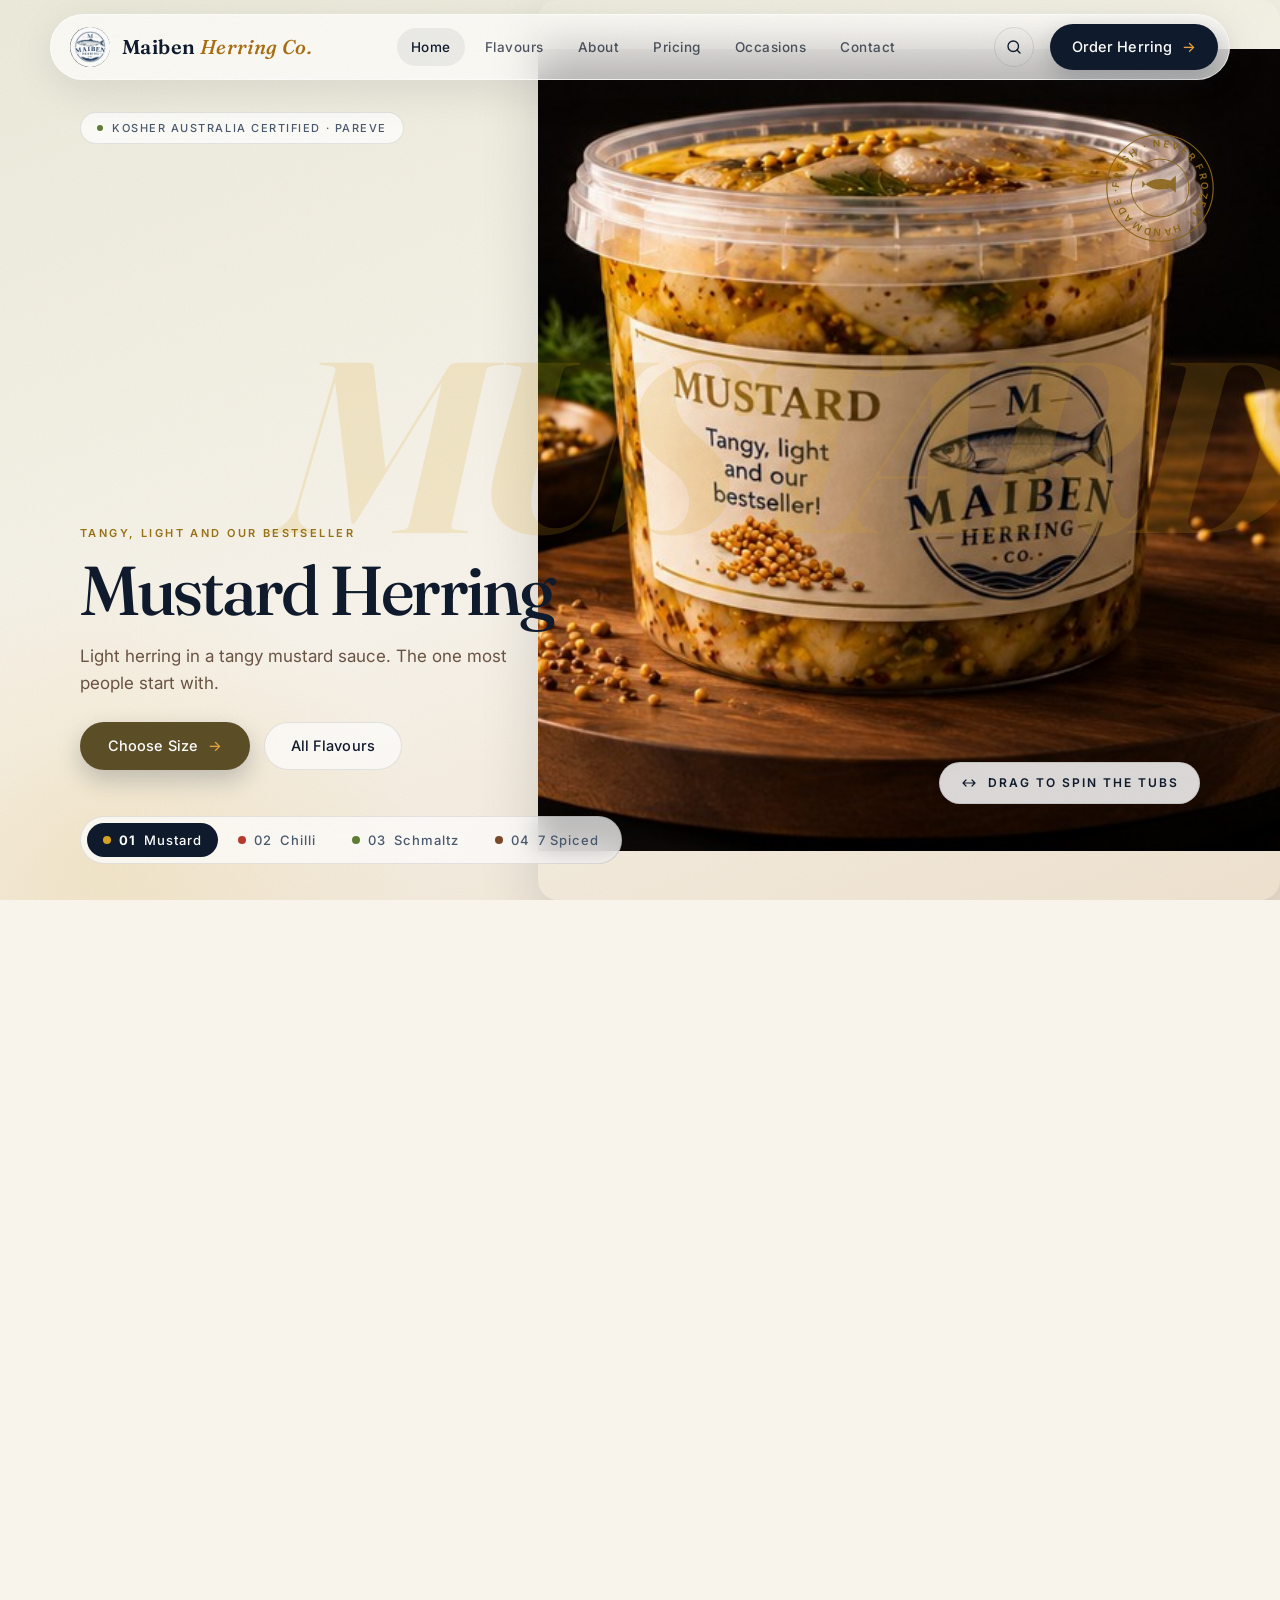
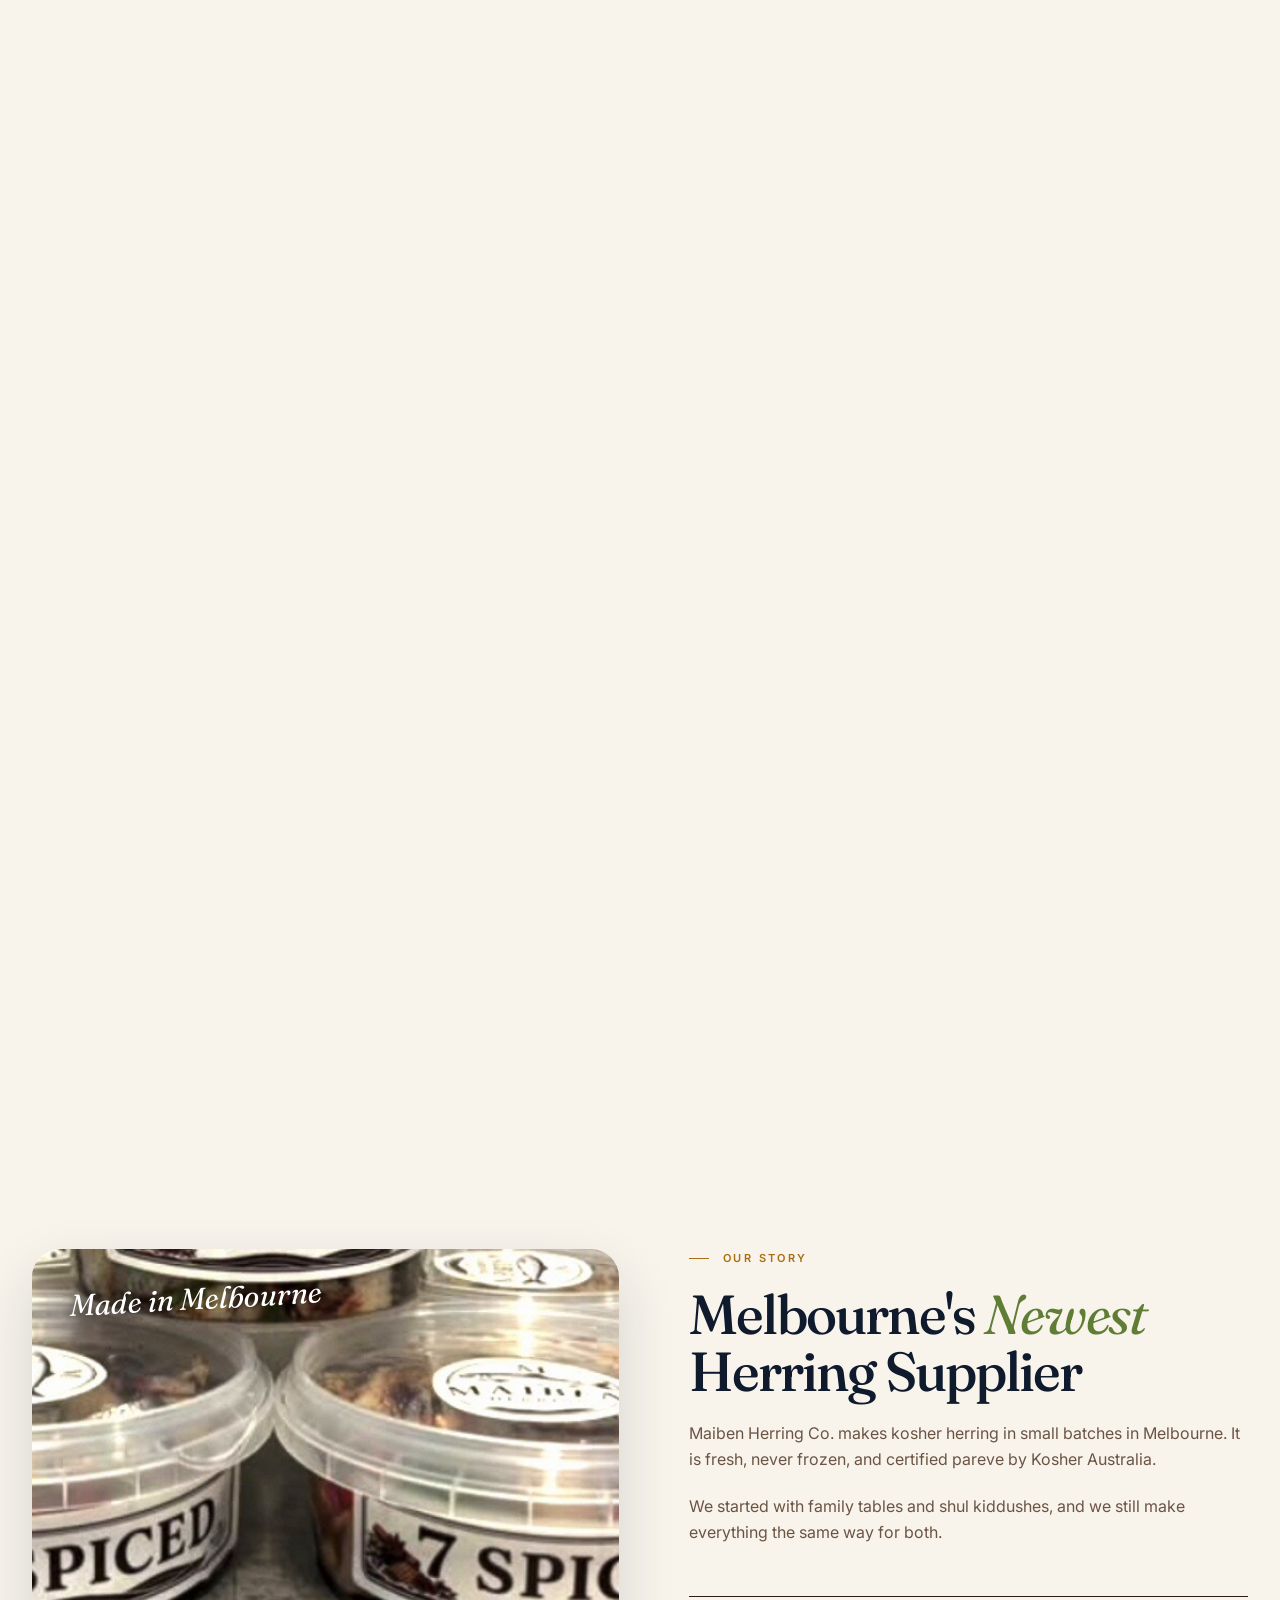
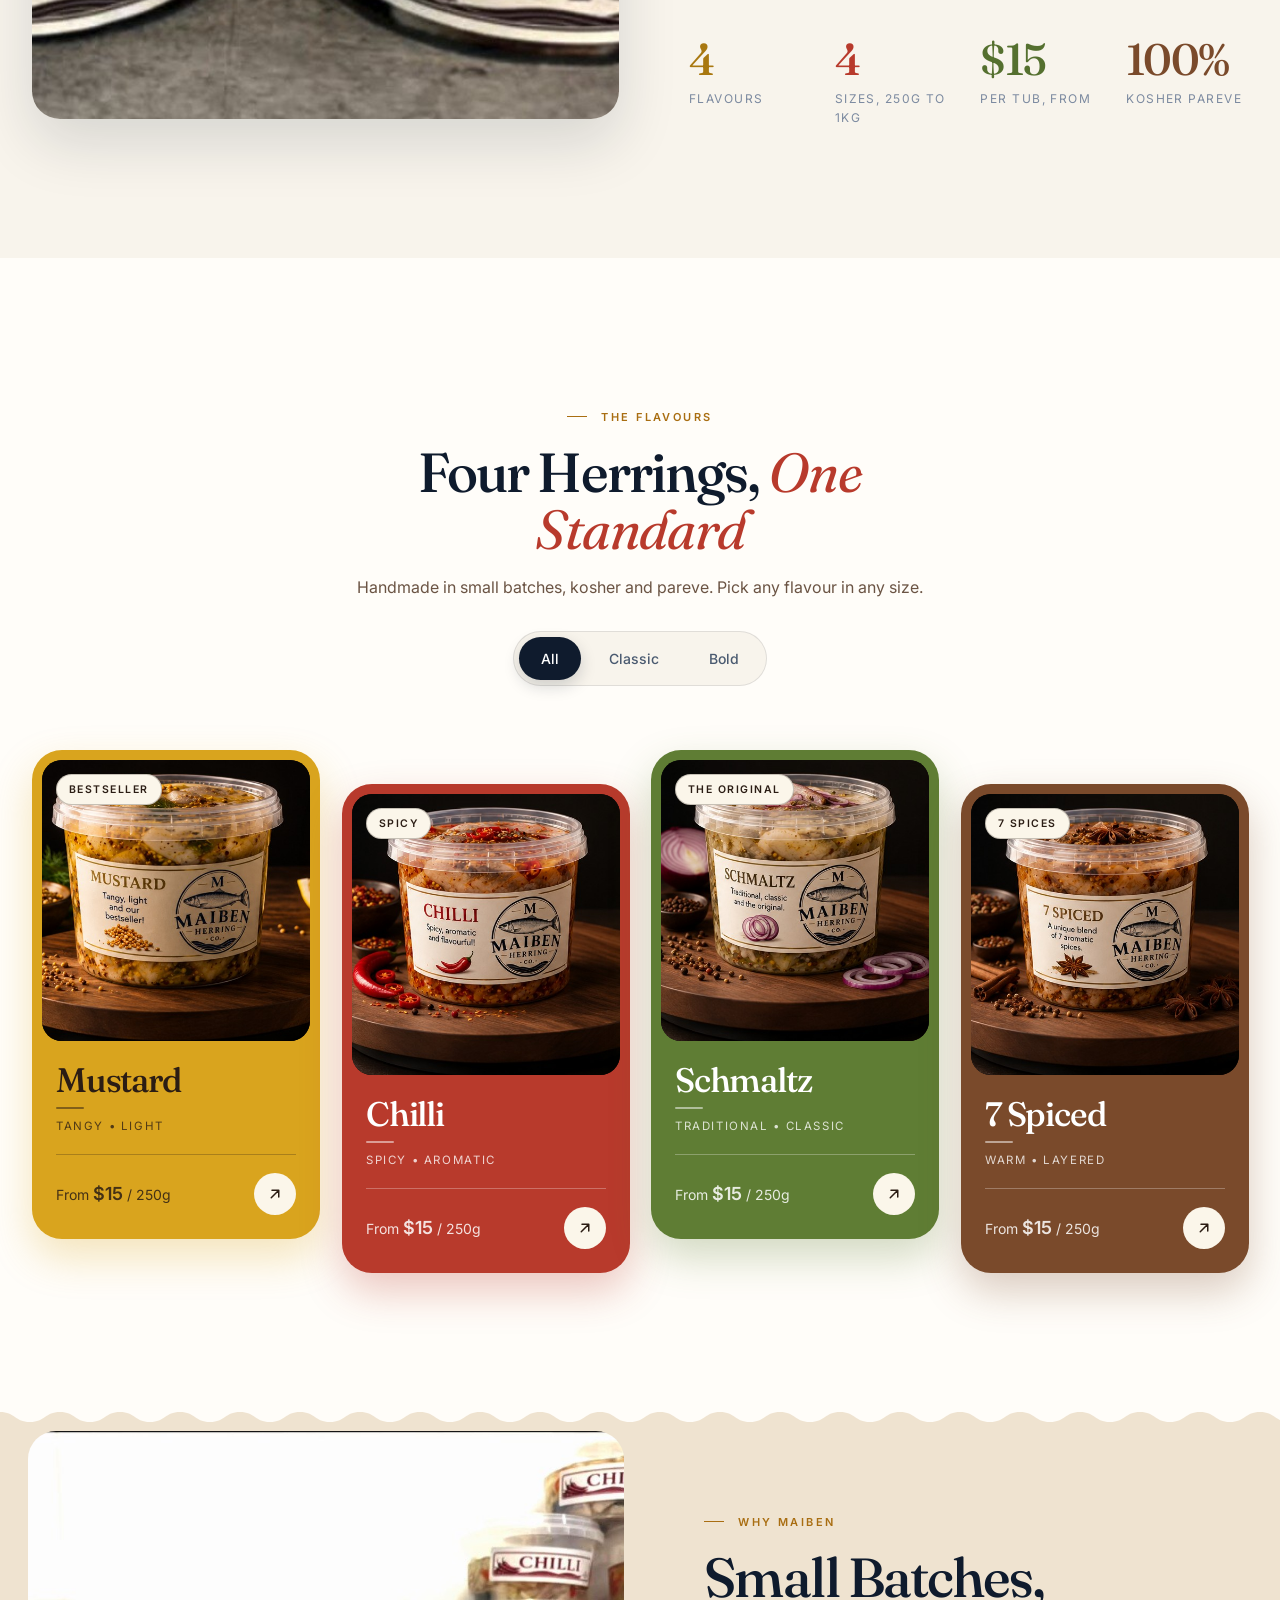
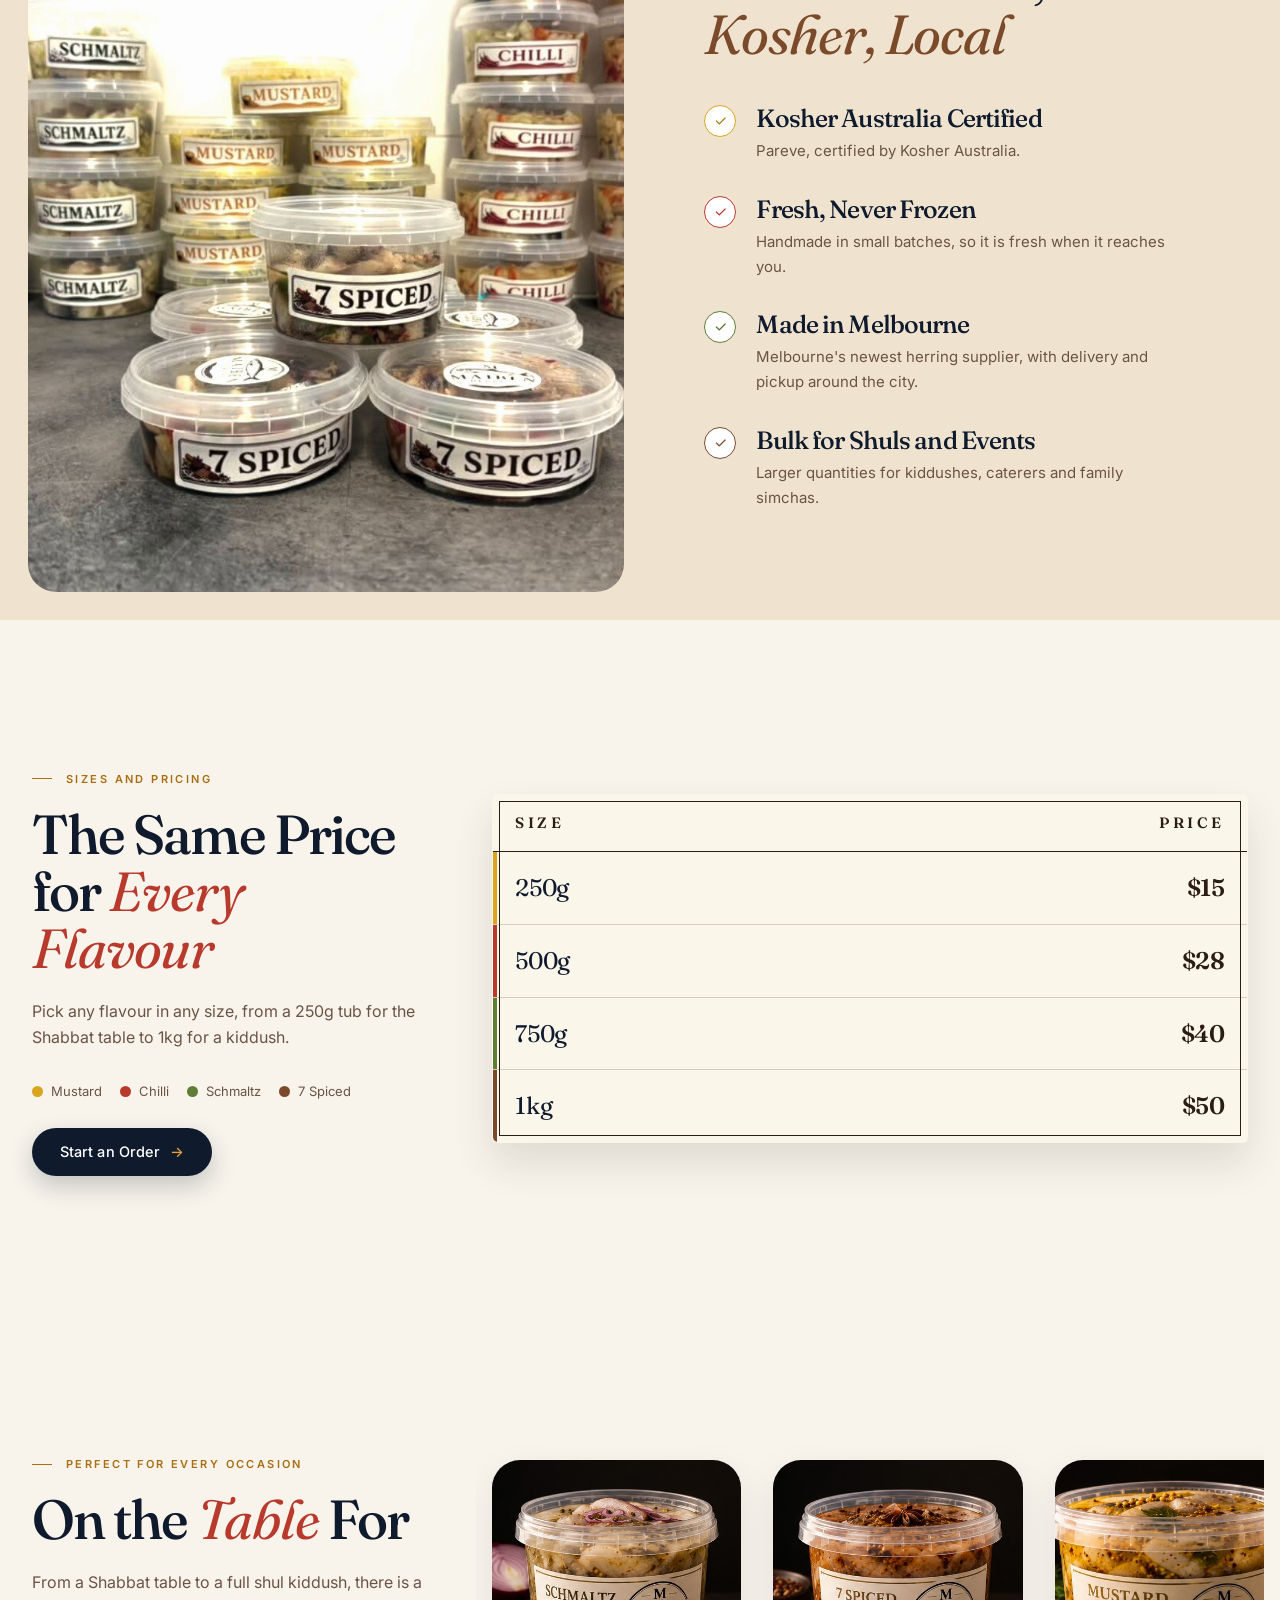
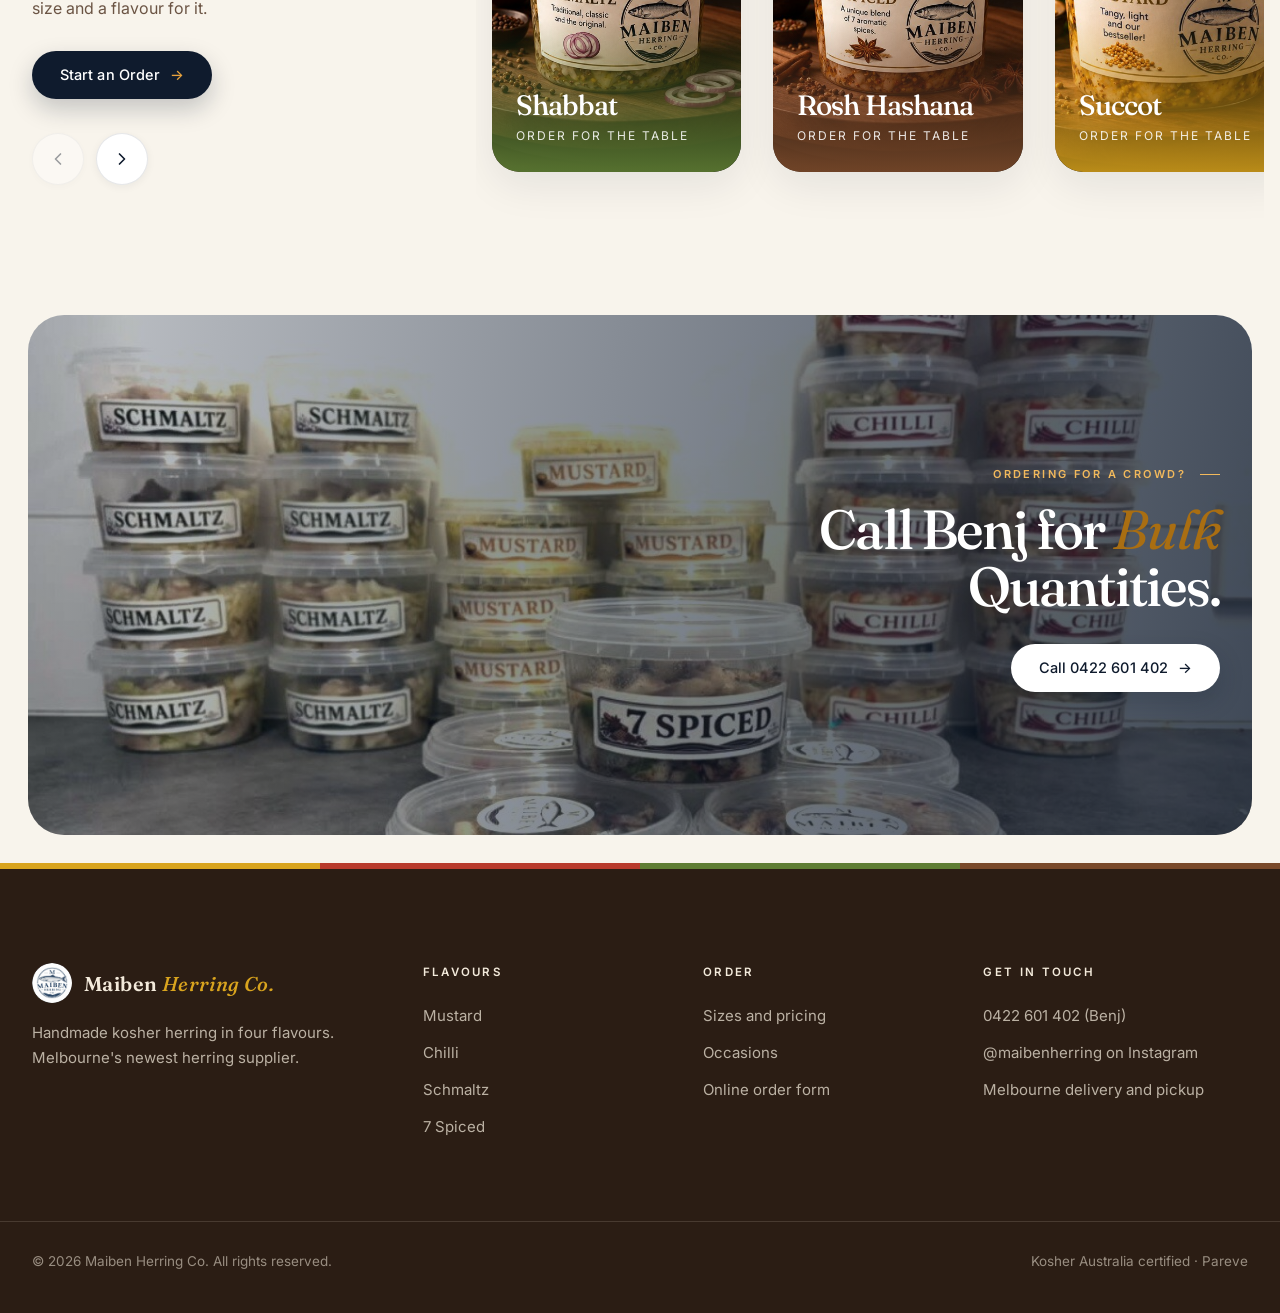
==== commit 7cc4cfc8: "Design pass: Fraunces type with italic accents, saturated flavour cards, giant flavour word and stam" ====
--- a/index.html
+++ b/index.html
@@ -18,7 +18,7 @@
 </script>
 <link rel="preconnect" href="https://fonts.googleapis.com">
 <link rel="preconnect" href="https://fonts.gstatic.com" crossorigin>
-<link href="https://fonts.googleapis.com/css2?family=Cormorant+Garamond:ital,wght@0,400;0,500;0,600;0,700;1,400;1,600&family=Inter:wght@300;400;500;600;700&display=swap" rel="stylesheet">
+<link href="https://fonts.googleapis.com/css2?family=Fraunces:ital,opsz,wght@0,9..144,400..700;1,9..144,400..700&family=Cormorant+Garamond:ital,wght@0,400;0,500;0,600;0,700;1,400;1,600&family=Inter:wght@300;400;500;600;700&display=swap" rel="stylesheet">
 <link rel="stylesheet" href="css/vendor/swiper-bundle.min.css">
 <link rel="stylesheet" href="css/vendor/aos.css">
 <link rel="stylesheet" href="css/style.css">
@@ -26,6 +26,7 @@
 <link rel="stylesheet" href="css/responsive.css">
 <link rel="stylesheet" href="css/mobile.css">
 <link rel="stylesheet" href="css/theme-light.css">
+<link rel="stylesheet" href="css/refine.css">
 <script type="importmap">{"imports":{"three":"./js/vendor/three.module.min.js"}}</script>
 </head>
 <body>
@@ -52,7 +53,9 @@
     <div class="hero-photos" aria-hidden="true">
       <img class="on" src="images/mustard.jpg" alt=""><img src="images/chilli.jpg" alt=""><img src="images/schmaltz.jpg" alt=""><img src="images/7spiced.jpg" alt="">
     </div>
+    <div class="hero-bgword" id="hero-bgword" aria-hidden="true">MUSTARD</div>
     <canvas id="hero-canvas" aria-hidden="true"></canvas>
+    <svg class="stamp" viewBox="0 0 120 120" aria-hidden="true"><defs><path id="sp" d="M60,60 m-44,0 a44,44 0 1,1 88,0 a44,44 0 1,1 -88,0"/></defs><circle cx="60" cy="60" r="57" fill="none" stroke="currentColor" stroke-width="1.2"/><circle cx="60" cy="60" r="31" fill="none" stroke="currentColor" stroke-width="1"/><text font-size="10.4" letter-spacing="2.6" fill="currentColor" font-weight="600"><textPath href="#sp">FRESH · NEVER FROZEN · HANDMADE · MELBOURNE ·</textPath></text><path d="M42 62c6-9 18-12 30-8l6-5v18l-6-5c-12 4-24 1-30-8z" fill="currentColor" opacity=".9" transform="translate(-1 -2)"/></svg>
     <div class="hero-zone"></div>
 
     <div class="hero-top"><span class="cert">Kosher Australia certified &middot; Pareve</span></div>
@@ -105,7 +108,7 @@
     </div>
     <div class="about-copy" data-aos="fade-up" data-aos-delay="100">
       <div class="eyebrow">Our Story</div>
-      <h2>Melbourne's Newest Herring Supplier</h2>
+      <h2>Melbourne's <em>Newest</em> Herring Supplier</h2>
       <p>Maiben Herring Co. makes kosher herring in small batches in Melbourne. It is fresh, never frozen, and certified pareve by Kosher Australia.</p>
       <p>We started with family tables and shul kiddushes, and we still make everything the same way for both.</p>
       <div class="stats">
@@ -123,7 +126,7 @@
   <div class="container">
     <div class="section-head center" data-aos="fade-up">
       <div class="eyebrow">The Flavours</div>
-      <h2>Four Herrings, One Standard</h2>
+      <h2>Four Herrings, <em>One Standard</em></h2>
       <p>Handmade in small batches, kosher and pareve. Pick any flavour in any size.</p>
       <div class="tabs" role="tablist" aria-label="Filter flavours">
         <button class="tab active" role="tab" aria-selected="true" data-filter="all">All</button>
@@ -164,7 +167,7 @@
   </div>
   <div class="split-copy">
     <div class="eyebrow" data-aos="fade-up">Why Maiben</div>
-    <h2 data-aos="fade-up">Small Batches, Kosher, Local</h2>
+    <h2 data-aos="fade-up">Small Batches, <em>Kosher, Local</em></h2>
     <ul class="features">
       <li data-aos="fade-up"><span class="ico" aria-hidden="true">&#10003;</span><div><h3>Kosher Australia Certified</h3><p>Pareve, certified by Kosher Australia.</p></div></li>
       <li data-aos="fade-up" data-aos-delay="80"><span class="ico" aria-hidden="true">&#10003;</span><div><h3>Fresh, Never Frozen</h3><p>Handmade in small batches, so it is fresh when it reaches you.</p></div></li>
@@ -179,7 +182,7 @@
   <div class="container dest-grid">
     <div class="dest-copy" data-aos="fade-up">
       <div class="eyebrow">Sizes and Pricing</div>
-      <h2>The Same Price for Every Flavour</h2>
+      <h2>The Same Price for <em>Every Flavour</em></h2>
       <p>Pick any flavour in any size, from a 250g tub for the Shabbat table to 1kg for a kiddush.</p>
       <ul class="legend" aria-label="Flavours"><li><i style="--c:var(--f-mustard)"></i>Mustard</li><li><i style="--c:var(--f-chilli)"></i>Chilli</li><li><i style="--c:var(--f-schmaltz)"></i>Schmaltz</li><li><i style="--c:var(--f-spiced)"></i>7 Spiced</li></ul>
       <button class="btn-gold" data-open="booking-modal">Start an Order <span aria-hidden="true">&rarr;</span></button>
@@ -198,7 +201,7 @@
   <div class="container dest-grid">
     <div class="dest-copy" data-aos="fade-up">
       <div class="eyebrow">Perfect for Every Occasion</div>
-      <h2>On the Table For</h2>
+      <h2>On the <em>Table</em> For</h2>
       <p>From a Shabbat table to a full shul kiddush, there is a size and a flavour for it.</p>
       <button class="btn-gold" data-open="booking-modal">Start an Order <span aria-hidden="true">&rarr;</span></button>
       <div class="dest-nav">
@@ -226,7 +229,7 @@
   <div class="container cta-inner" data-aos="fade-up">
     <div class="cta-copy">
       <div class="eyebrow">Ordering for a Crowd?</div>
-      <h2>Call Benj for Bulk Quantities.</h2>
+      <h2>Call Benj for <em>Bulk</em> Quantities.</h2>
       <a class="btn-gold" href="tel:+61422601402">Call 0422 601 402 <span aria-hidden="true">&rarr;</span></a>
     </div>
   </div>
--- a/css/refine.css
+++ b/css/refine.css
@@ -0,0 +1,75 @@
+/* Refinement pass: characterful type, confident flavour colour, tub-label details. Loaded last. */
+:root{
+  --font-serif:'Fraunces','Cormorant Garamond',Georgia,serif;
+  --f-mustard:#D9A41E; --f-chilli:#B83A2C; --f-schmaltz:#5F7D34; --f-spiced:#7A4A2B;
+}
+h1,h2,h3{font-family:var(--font-serif);font-optical-sizing:auto;font-weight:500;letter-spacing:-.035em}
+h2{font-size:clamp(34px,4.3vw,58px);line-height:1.04}
+h2 em,.stage h1 em,.stage h2 em{font-style:italic;font-weight:400;color:var(--amber-dk);letter-spacing:-.02em}
+.dest-copy h2 em{color:var(--f-chilli)}
+.about-copy h2 em{color:var(--f-schmaltz)}
+.split-copy h2 em{color:var(--f-spiced)}
+.section-head h2 em{color:var(--f-chilli)}
+.stage h1,.stage h2{font-size:clamp(46px,5.4vw,80px);line-height:1;letter-spacing:-.04em}
+.brand,.brand span{font-family:var(--font-serif)}
+.yc-body h3,.features h3,.dc-label h3,.order-sum,.since{font-family:var(--font-serif)}
+
+/* ---- Hero: giant flavour word behind the tub + rotating stamp ---- */
+.hero-bgword{position:absolute;z-index:1;right:-1vw;top:50%;transform:translateY(-52%);font-family:var(--font-serif);font-weight:700;font-style:italic;
+  font-size:clamp(120px,19vw,300px);line-height:.9;letter-spacing:-.05em;white-space:nowrap;pointer-events:none;user-select:none;
+  color:color-mix(in srgb,var(--flav) 17%,transparent);transition:color .9s ease}
+.hero-bgword.swap{animation:word .7s cubic-bezier(.16,1,.3,1)}
+@keyframes word{from{transform:translate(40px,-52%);opacity:0}to{transform:translateY(-52%);opacity:1}}
+.stamp{position:absolute;z-index:3;right:clamp(24px,5vw,90px);top:132px;width:112px;height:112px;color:color-mix(in srgb,var(--flav) 55%,#2B1D14);pointer-events:none;animation:spin 26s linear infinite;transition:color .9s}
+@keyframes spin{to{transform:rotate(360deg)}}
+
+/* ---- Flavour cards: confident, saturated, a little staggered ---- */
+.section.dark{background:var(--paper)}
+.fleet-grid.four{align-items:start}
+.yacht-card{background:var(--c);color:var(--ct);border:0;border-radius:30px;padding:10px;box-shadow:0 18px 40px color-mix(in srgb,var(--c) 28%,transparent)}
+.yacht-card:nth-child(2n){margin-top:34px}
+.yacht-card:hover{background:var(--c);border:0;transform:translateY(-10px) rotate(-.6deg);box-shadow:0 30px 60px color-mix(in srgb,var(--c) 42%,transparent)}
+.yacht-card[data-yacht=schmaltz]{--c:var(--f-schmaltz)}.yacht-card[data-yacht=spiced]{--c:var(--f-spiced)}.yacht-card[data-yacht=chilli]{--c:var(--f-chilli)}.yacht-card[data-yacht=mustard]{--c:var(--f-mustard)}
+.yc-tag{background:#FBF6EA;color:#2B1D14;border:1px solid rgba(43,29,20,.25)}
+.yc-body{padding:22px 14px 14px}
+.yc-body h3{color:var(--ct);font-size:34px;line-height:1}
+.yc-body h3::after{background:currentColor;opacity:.5;width:28px;height:2px}
+.yacht-card .yc-specs{color:var(--ct);opacity:.78}
+.yc-foot{border-top:1px solid color-mix(in srgb,var(--ct) 28%,transparent)}
+.yc-rate{color:var(--ct);opacity:.85}.yc-rate strong{color:var(--ct);opacity:1}
+.yc-go{background:#FBF6EA;color:#2B1D14;border:0}
+.yacht-card:hover .yc-go{background:#fff;color:#2B1D14}
+
+/* ---- Tub-label details: cream card, double rule ---- */
+.pricetable{background:#FBF6EA;border:1.5px solid #2B1D14;border-radius:6px;outline:1px solid #2B1D14;outline-offset:-8px;box-shadow:0 20px 40px rgba(43,29,20,.12);padding:0;box-sizing:border-box}
+.pricetable th{color:#2B1D14;font-family:var(--font-serif);font-size:15px;letter-spacing:.24em;font-weight:600;border-bottom:1.5px solid #2B1D14}
+.pricetable th,.pricetable td{padding:16px 22px}
+.pricetable td{border-bottom:1px solid rgba(43,29,20,.18);font-family:var(--font-serif);font-size:24px;letter-spacing:-.01em}
+.pricetable td:last-child{font-weight:600}
+.pricetable tr:hover td{background:rgba(217,164,30,.12)}
+.order-sum{border-radius:6px;background:#FBF6EA;border:1.5px solid #2B1D14;outline:1px solid #2B1D14;outline-offset:-6px}
+.stats{border-top:1.5px solid #2B1D14}
+.stat-figure{font-family:var(--font-serif);font-size:54px;letter-spacing:-.04em}
+.stat-label{font-size:12px;letter-spacing:.12em;text-transform:uppercase}
+
+/* ---- Wave seam (from the logo) ---- */
+#why{position:relative}
+#why::before{content:"";position:absolute;left:0;right:0;top:-1px;height:26px;z-index:2;pointer-events:none;
+  background:url("data:image/svg+xml;utf8,<svg xmlns='http://www.w3.org/2000/svg' width='120' height='26' viewBox='0 0 120 26'><path d='M0 0h120v10c-15 0-15 10-30 10s-15-10-30-10-15 10-30 10S15 10 0 10z' fill='%23FFFDF9'/></svg>") repeat-x top left/120px 26px}
+#footer{position:relative}
+
+/* ---- Hand-made touches ---- */
+.eyebrow{font-family:var(--font-sans)}
+.btn-gold,.btn-ghost{letter-spacing:.005em}
+.since{transform:rotate(-3deg);transform-origin:left top}
+
+@media (max-width:992px){
+  .hero-bgword{right:auto;left:50%;top:calc(96px + 18svh);transform:translate(-50%,-50%);font-size:34vw}
+  .hero-bgword.swap{animation:wordm .7s cubic-bezier(.16,1,.3,1)}
+  @keyframes wordm{from{transform:translate(-30%,-50%);opacity:0}to{transform:translate(-50%,-50%);opacity:1}}
+  .stamp{width:72px;height:72px;right:16px;bottom:auto;top:calc(170px + env(safe-area-inset-top))}
+  .yacht-card:nth-child(2n){margin-top:0}
+  .stage h1,.stage h2{font-size:clamp(40px,11vw,54px)}
+}
+@media (max-width:480px){.stamp{width:64px;height:64px}}
+@media (prefers-reduced-motion:reduce){.stamp{animation:none}.hero-bgword.swap{animation:none}}
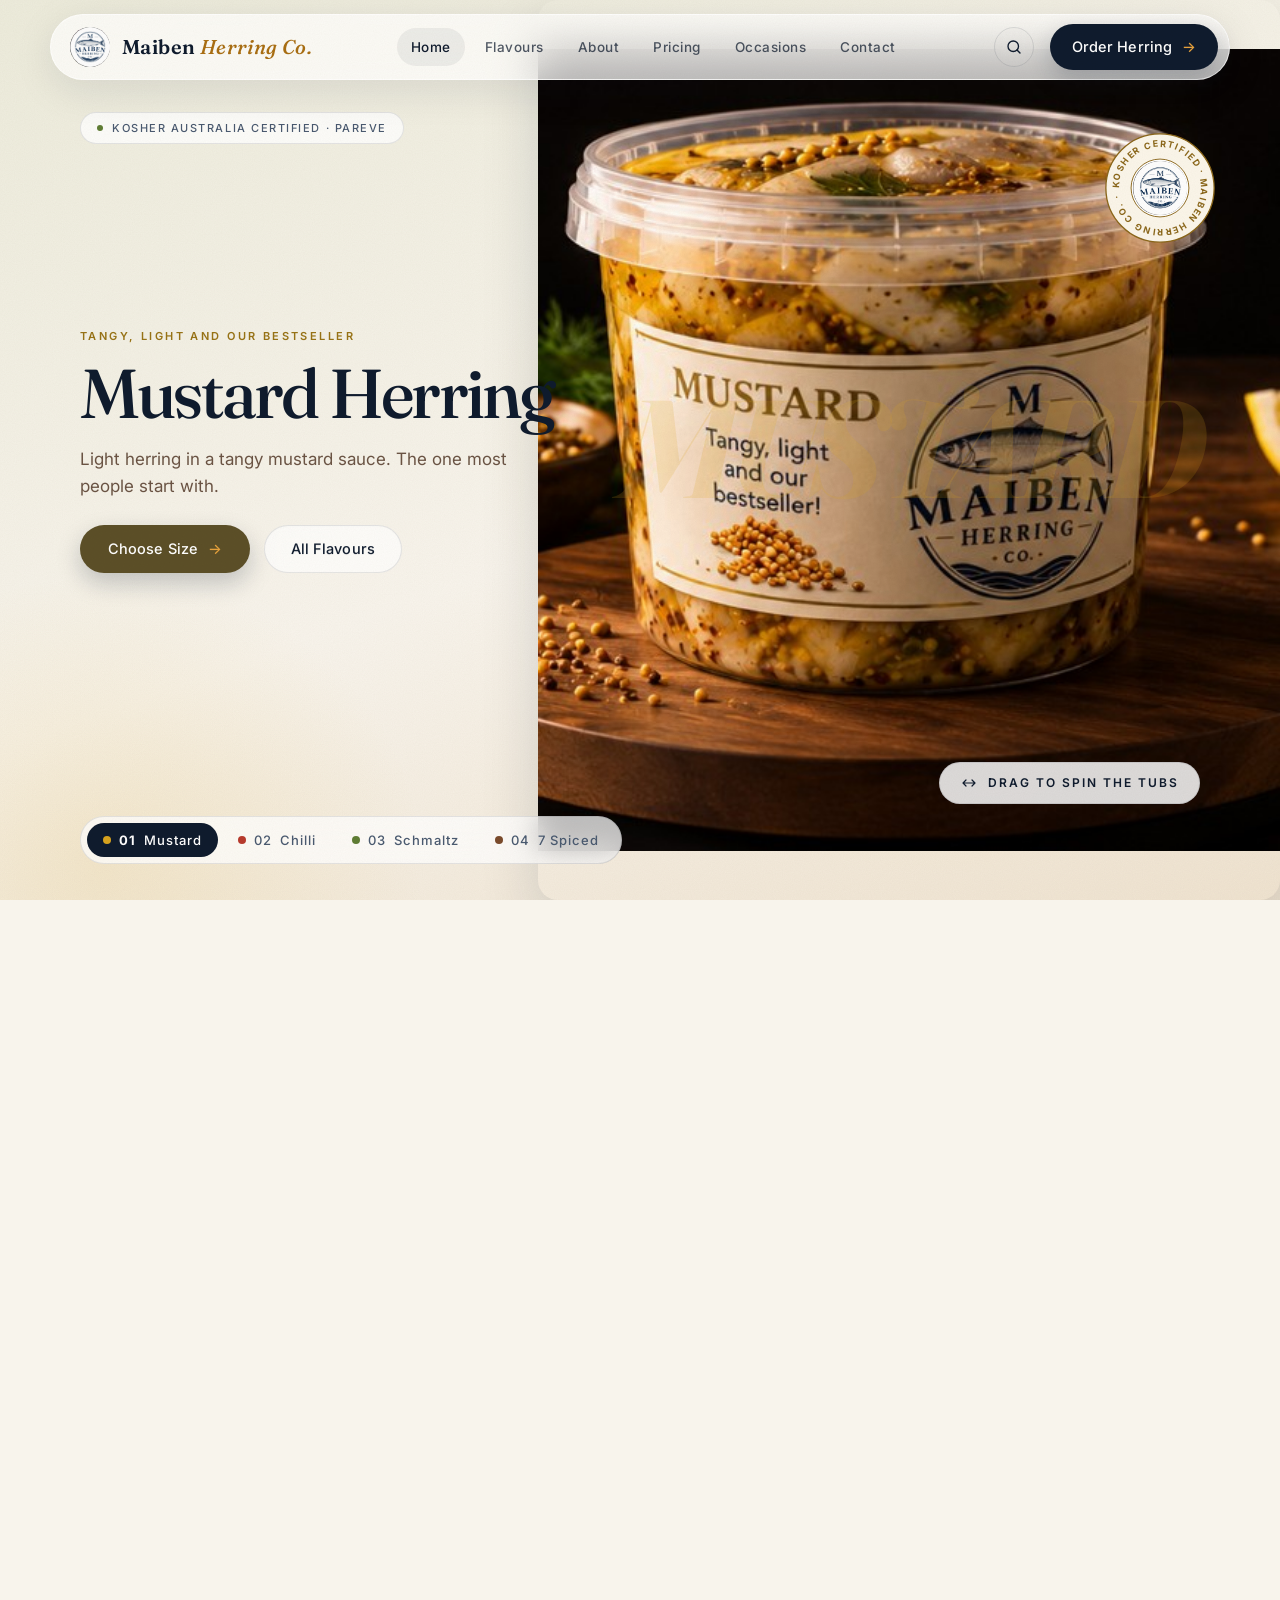
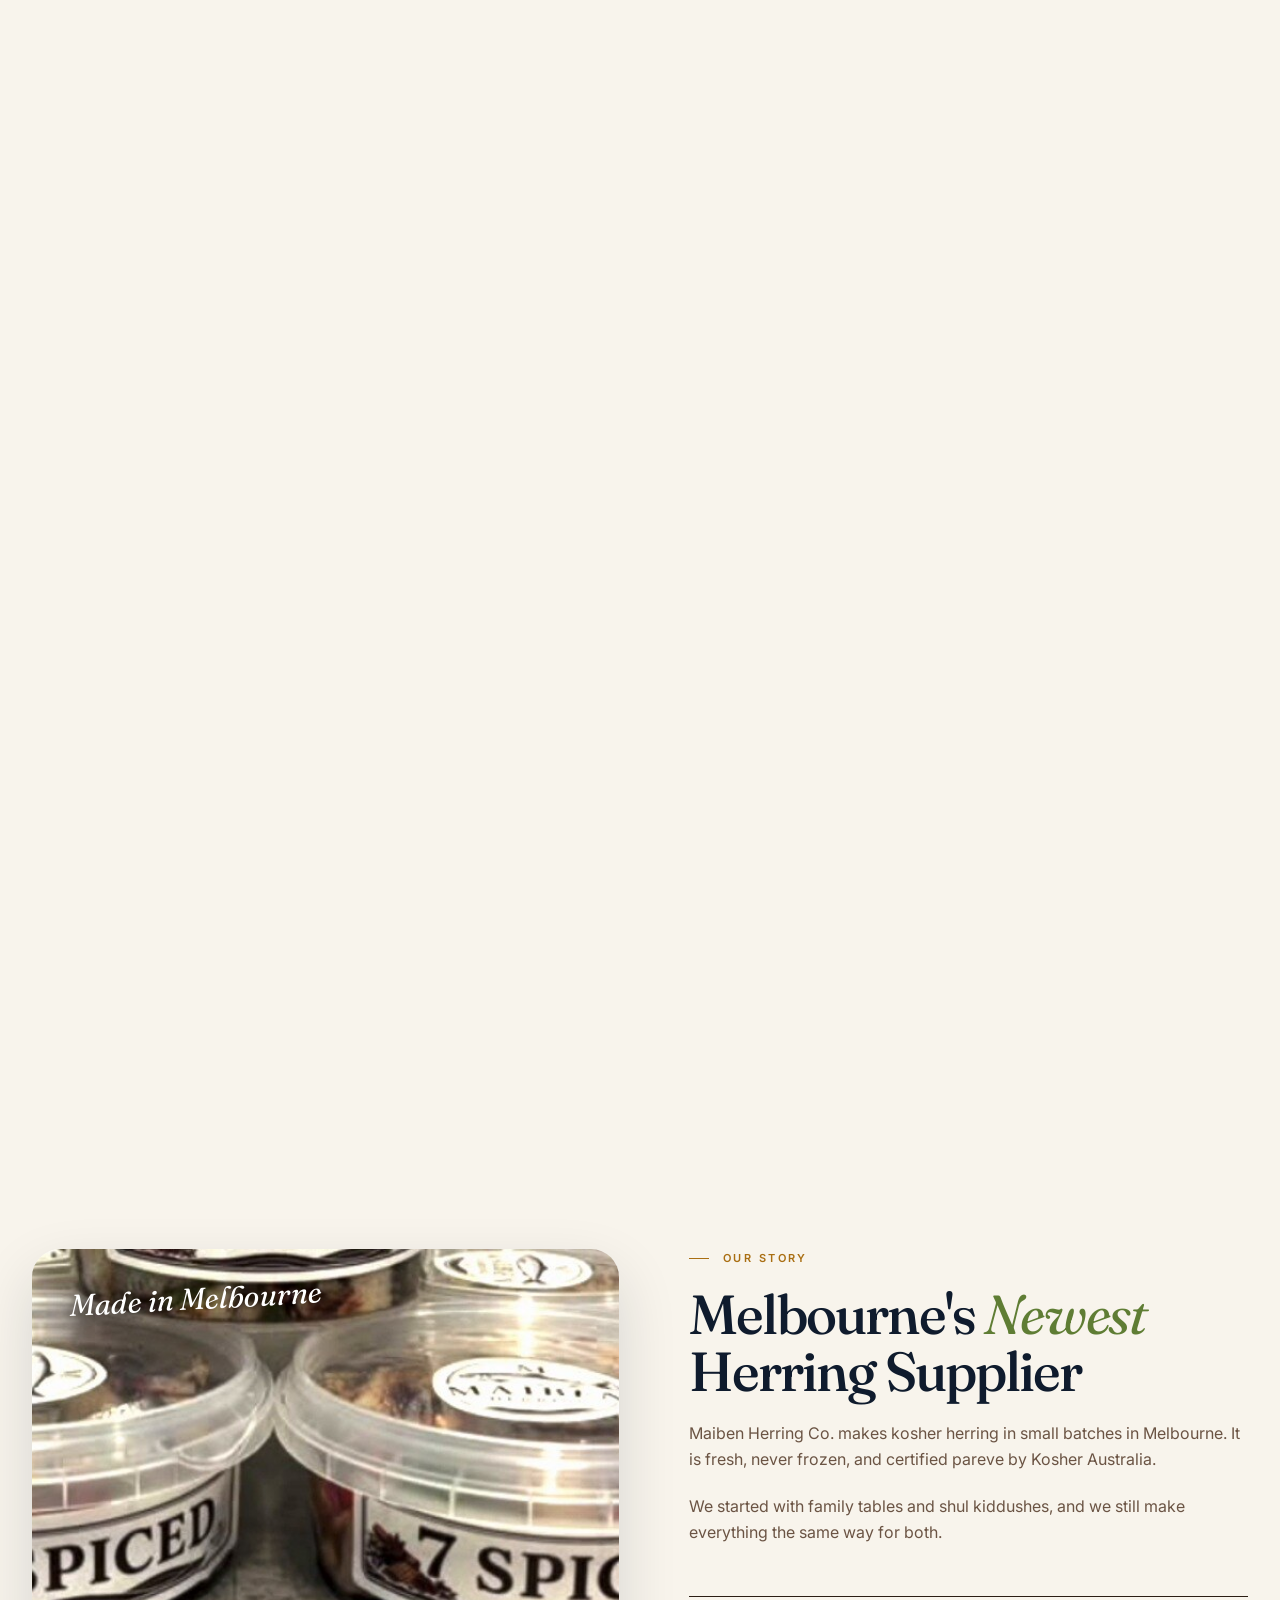
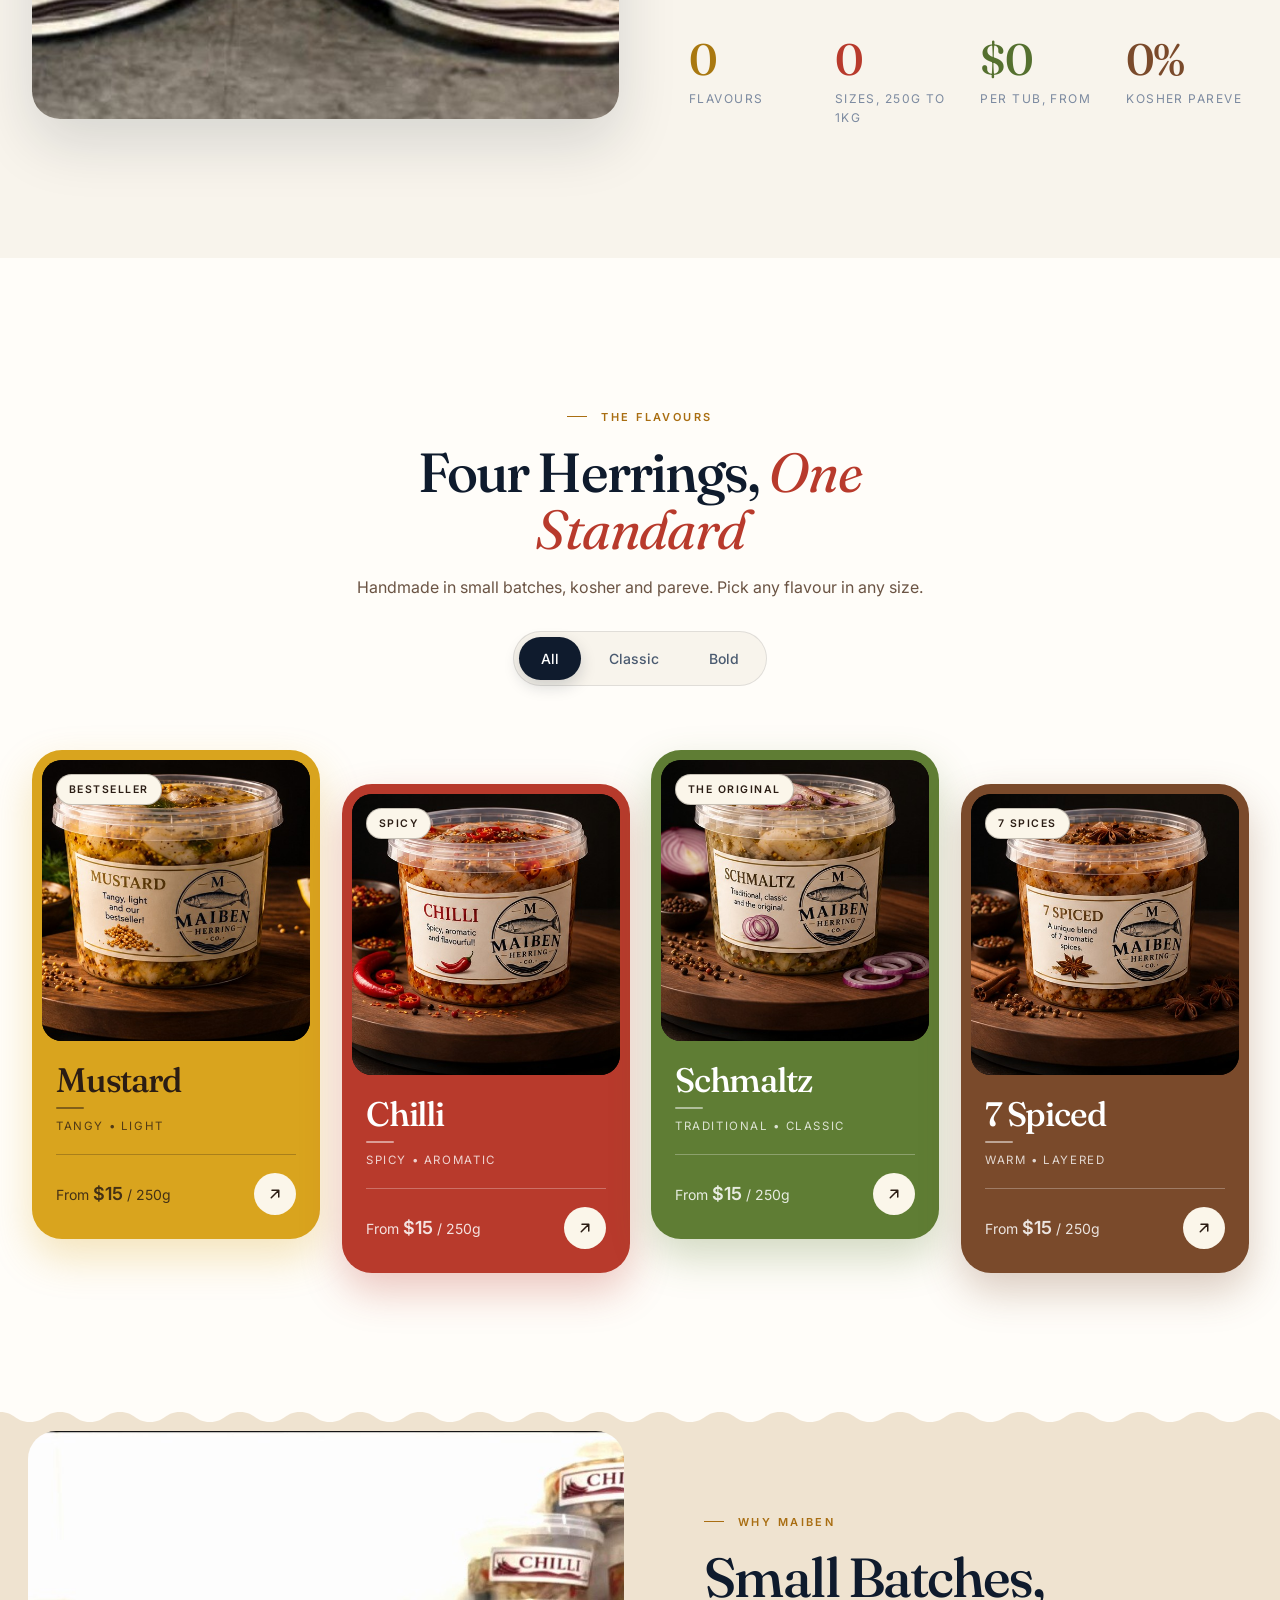
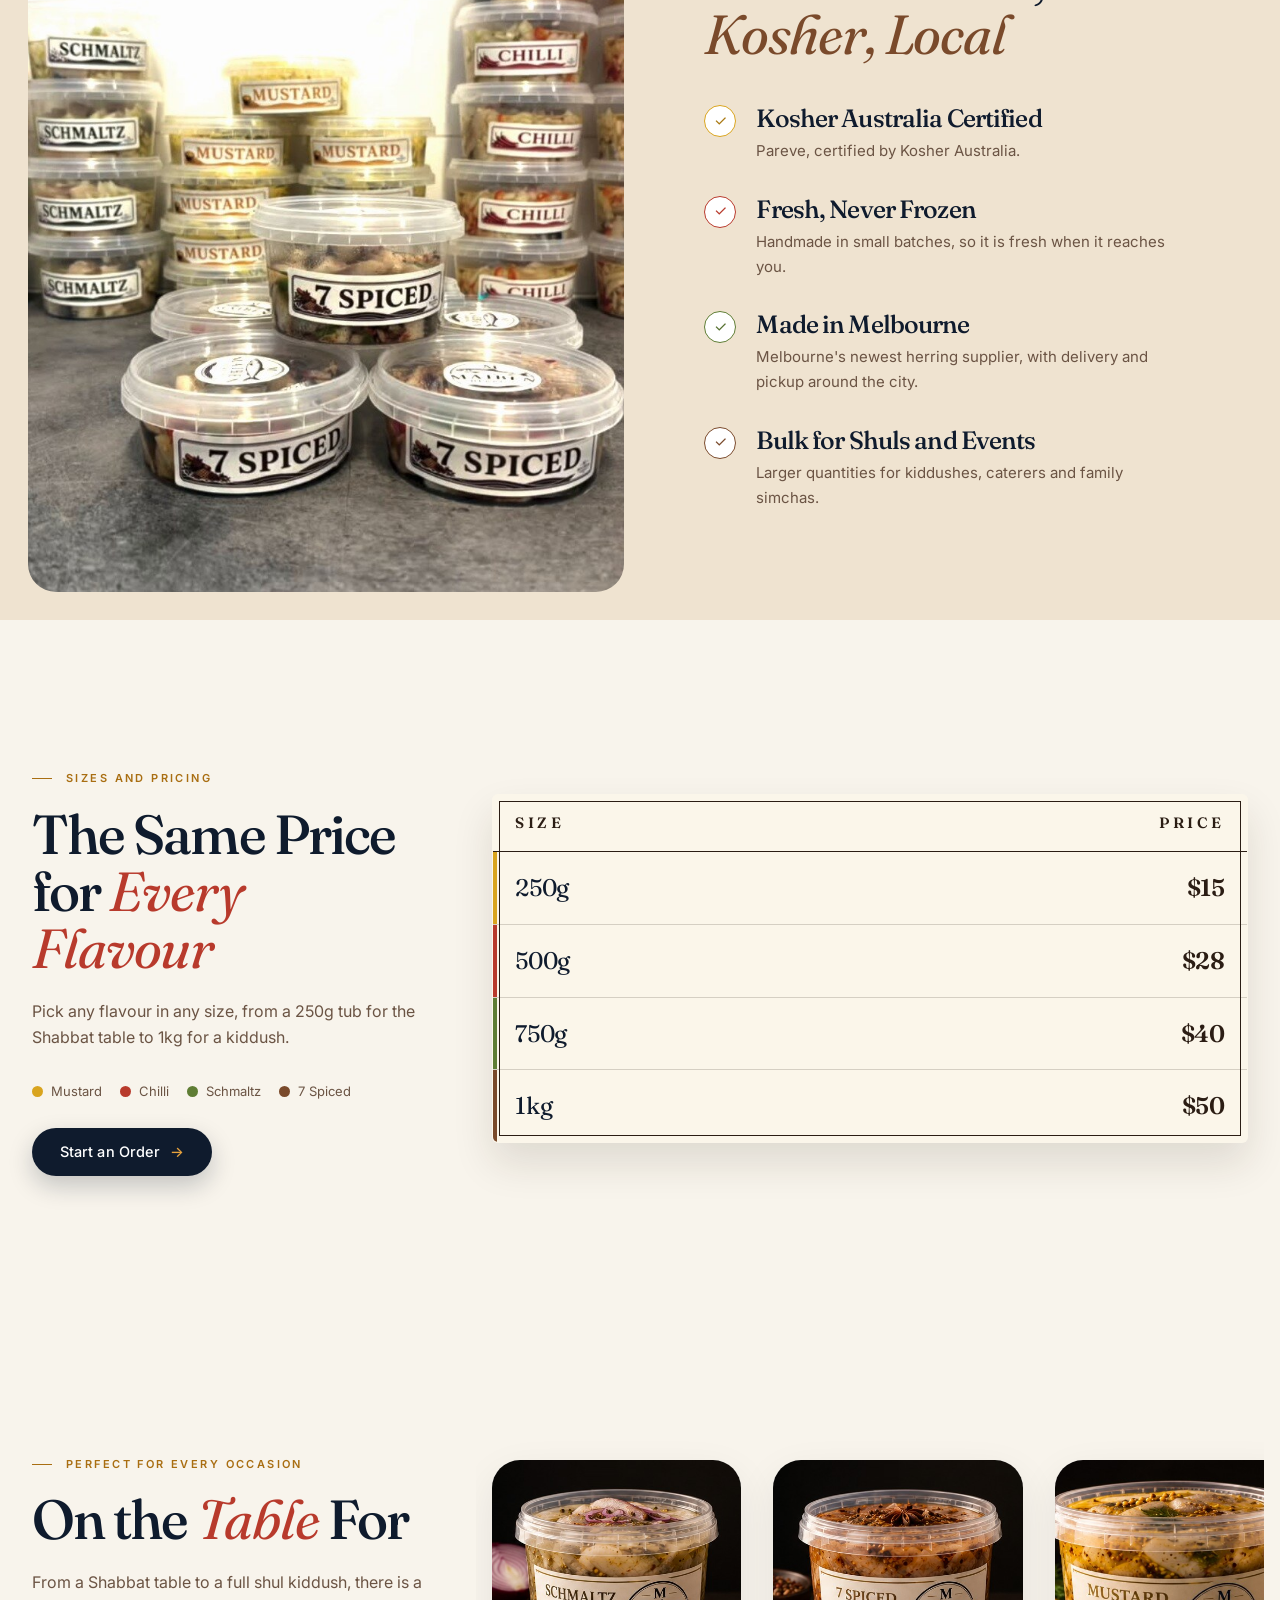
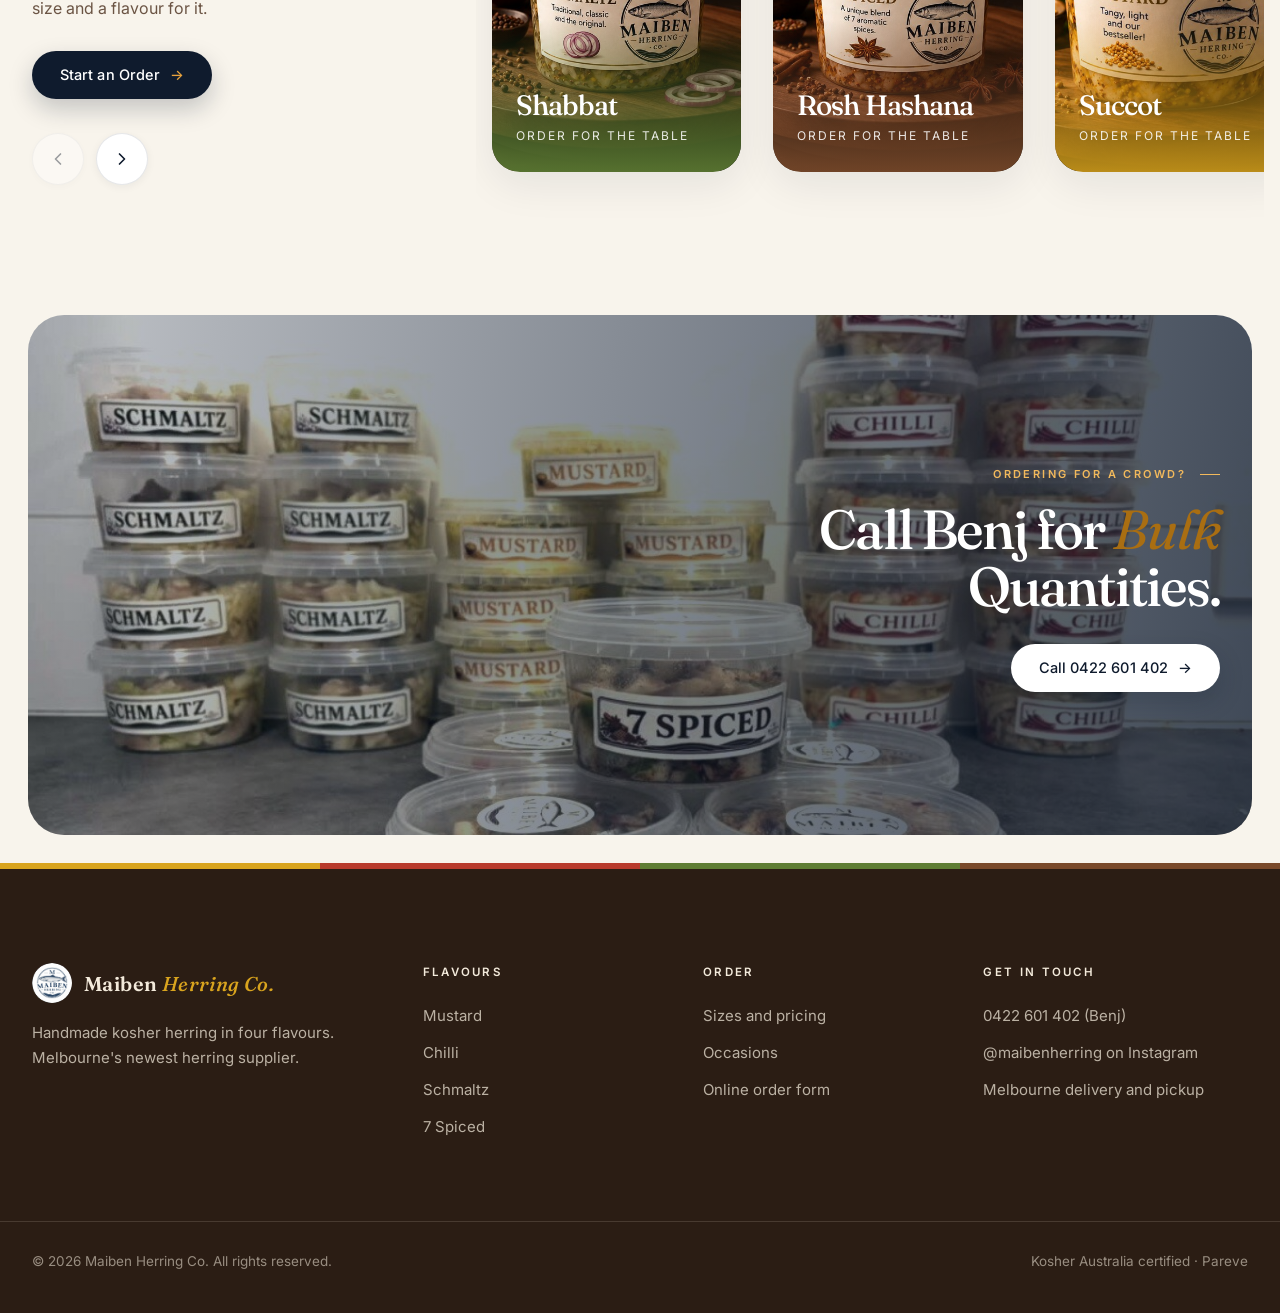
==== commit 8385966f: "Hero stamp: 'Kosher certified · Maiben Herring Co.' ring around the Maiben logo" ====
--- a/index.html
+++ b/index.html
@@ -55,7 +55,7 @@
     </div>
     <div class="hero-bgword" id="hero-bgword" aria-hidden="true">MUSTARD</div>
     <canvas id="hero-canvas" aria-hidden="true"></canvas>
-    <svg class="stamp" viewBox="0 0 120 120" aria-hidden="true"><defs><path id="sp" d="M60,60 m-44,0 a44,44 0 1,1 88,0 a44,44 0 1,1 -88,0"/></defs><circle cx="60" cy="60" r="57" fill="none" stroke="currentColor" stroke-width="1.2"/><circle cx="60" cy="60" r="31" fill="none" stroke="currentColor" stroke-width="1"/><text font-size="10.4" letter-spacing="2.6" fill="currentColor" font-weight="600"><textPath href="#sp">FRESH · NEVER FROZEN · HANDMADE · MELBOURNE ·</textPath></text><path d="M42 62c6-9 18-12 30-8l6-5v18l-6-5c-12 4-24 1-30-8z" fill="currentColor" opacity=".9" transform="translate(-1 -2)"/></svg>
+    <svg class="stamp" viewBox="0 0 120 120" aria-hidden="true"><defs><path id="sp" d="M60,60 m-44,0 a44,44 0 1,1 88,0 a44,44 0 1,1 -88,0"/><clipPath id="sl"><circle cx="60" cy="60" r="29"/></clipPath></defs><circle cx="60" cy="60" r="58" fill="#FBF6EA" stroke="currentColor" stroke-width="1.4"/><g class="ring"><text font-size="9.6" font-weight="700" fill="currentColor"><textPath href="#sp" textLength="268" lengthAdjust="spacing">KOSHER CERTIFIED · MAIBEN HERRING CO. ·</textPath></text></g><circle cx="60" cy="60" r="31" fill="#fff" stroke="currentColor" stroke-width="1"/><image href="images/logo.png" x="31" y="31" width="58" height="58" clip-path="url(#sl)" preserveAspectRatio="xMidYMid slice"/></svg>
     <div class="hero-zone"></div>
 
     <div class="hero-top"><span class="cert">Kosher Australia certified &middot; Pareve</span></div>
--- a/css/refine.css
+++ b/css/refine.css
@@ -20,7 +20,8 @@
   color:color-mix(in srgb,var(--flav) 17%,transparent);transition:color .9s ease}
 .hero-bgword.swap{animation:word .7s cubic-bezier(.16,1,.3,1)}
 @keyframes word{from{transform:translate(40px,-52%);opacity:0}to{transform:translateY(-52%);opacity:1}}
-.stamp{position:absolute;z-index:3;right:clamp(24px,5vw,90px);top:132px;width:112px;height:112px;color:color-mix(in srgb,var(--flav) 55%,#2B1D14);pointer-events:none;animation:spin 26s linear infinite;transition:color .9s}
+.stamp{position:absolute;z-index:3;right:clamp(24px,5vw,90px);top:132px;width:112px;height:112px;color:color-mix(in srgb,var(--flav) 55%,#2B1D14);pointer-events:none;transition:color .9s}
+.stamp .ring{transform-origin:60px 60px;animation:spin 30s linear infinite}
 @keyframes spin{to{transform:rotate(360deg)}}
 
 /* ---- Flavour cards: confident, saturated, a little staggered ---- */
@@ -72,4 +73,23 @@
   .stage h1,.stage h2{font-size:clamp(40px,11vw,54px)}
 }
 @media (max-width:480px){.stamp{width:64px;height:64px}}
-@media (prefers-reduced-motion:reduce){.stamp{animation:none}.hero-bgword.swap{animation:none}}
+@media (prefers-reduced-motion:reduce){.stamp .ring{animation:none}.hero-bgword.swap{animation:none}}
+
+/* ---- Centring pass ---- */
+@media (min-width:993px){
+  /* flavour word sits dead-centre behind the tub and always fits */
+  .hero-bgword{left:var(--tubx,71%);right:auto;top:50%;transform:translate(-50%,-52%);font-size:min(calc(76vw / var(--len,7)),230px);text-align:center}
+  .hero-bgword.swap{animation:wordc .7s cubic-bezier(.16,1,.3,1)}
+  @keyframes wordc{from{transform:translate(-44%,-52%);opacity:0}to{transform:translate(-50%,-52%);opacity:1}}
+  /* text block centred on the same horizontal line as the tub */
+  .hero-content-stage{top:50%;bottom:auto;transform:translateY(-50%);max-width:540px}
+}
+@media (max-width:992px){
+  /* phone: everything on one centre axis */
+  .hero-top{left:0;right:0;display:flex;justify-content:center}
+  .hero-content-stage{text-align:center;align-items:center;left:var(--gut,20px);right:var(--gut,20px)}
+  .stage{text-align:center}
+  .stage p{margin-left:auto;margin-right:auto}
+  .hero-btns{justify-content:center}
+  .eyebrow-hero{text-align:center}
+}
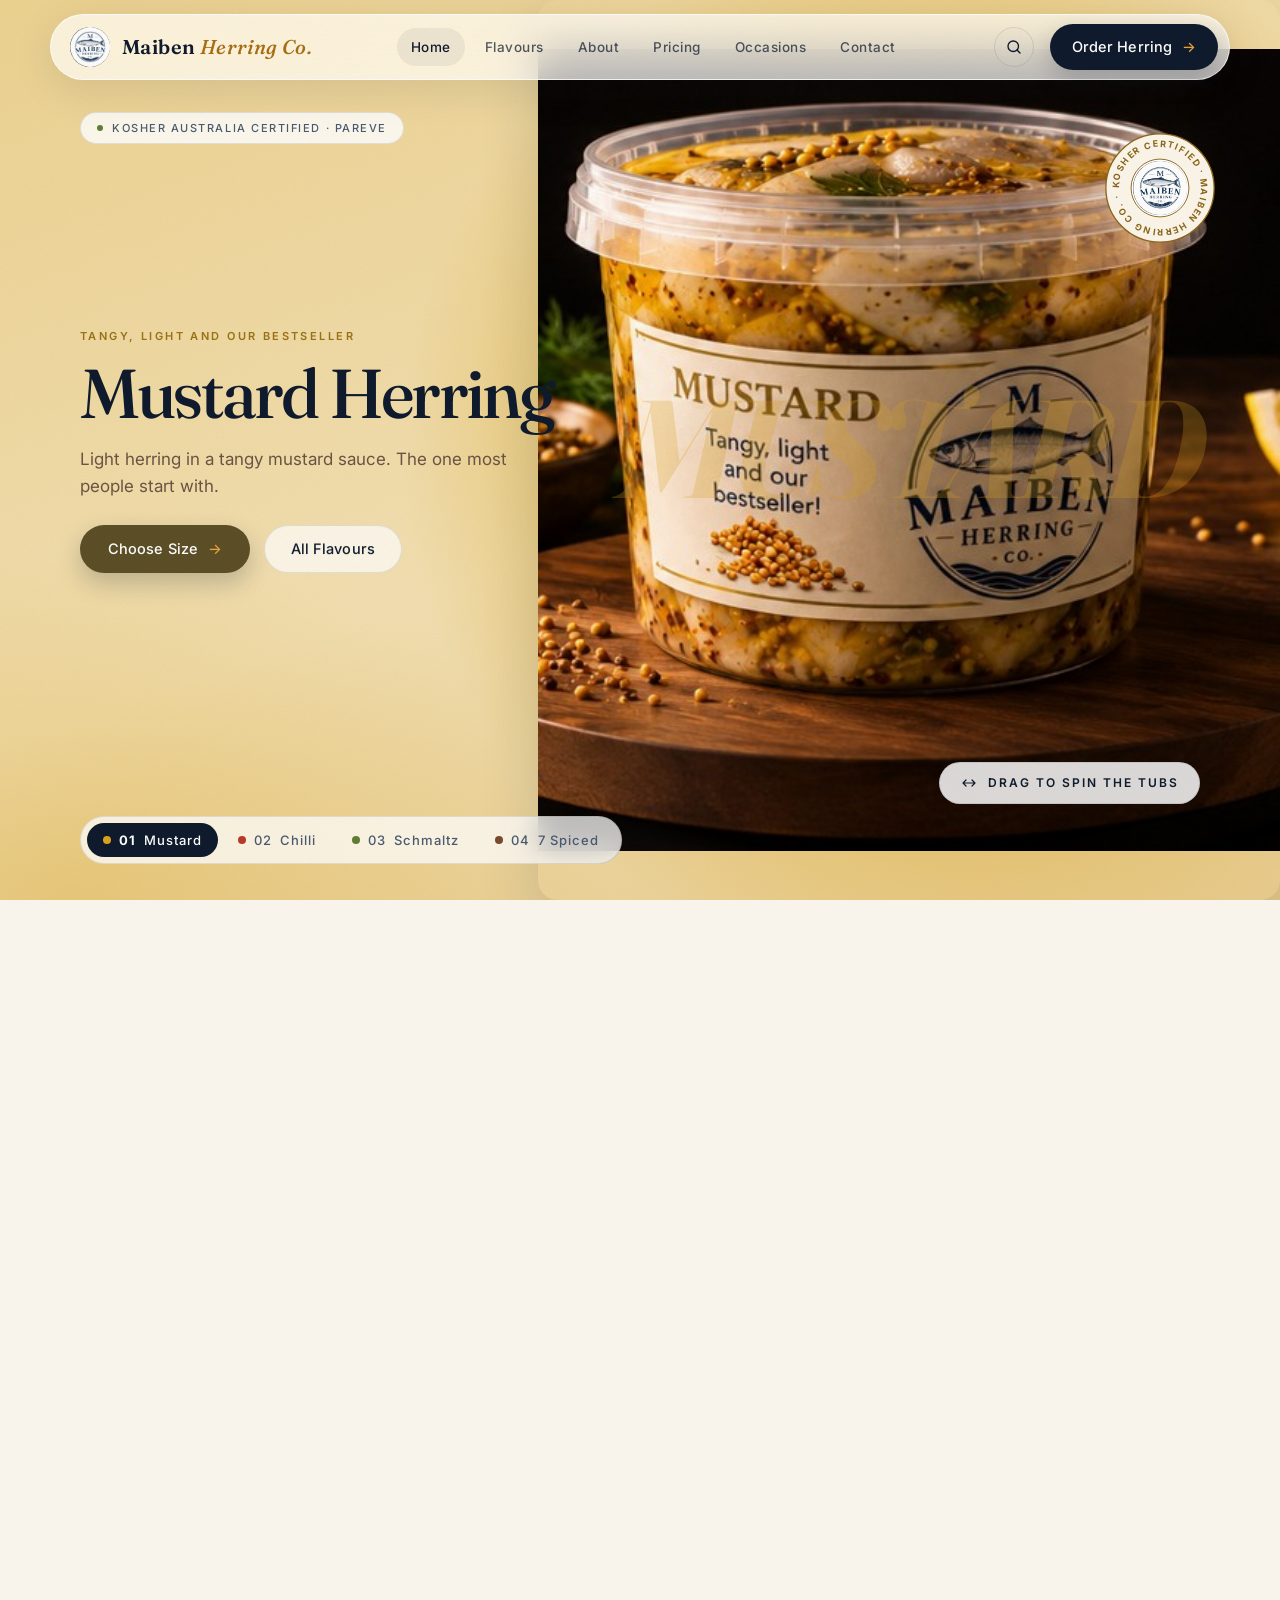
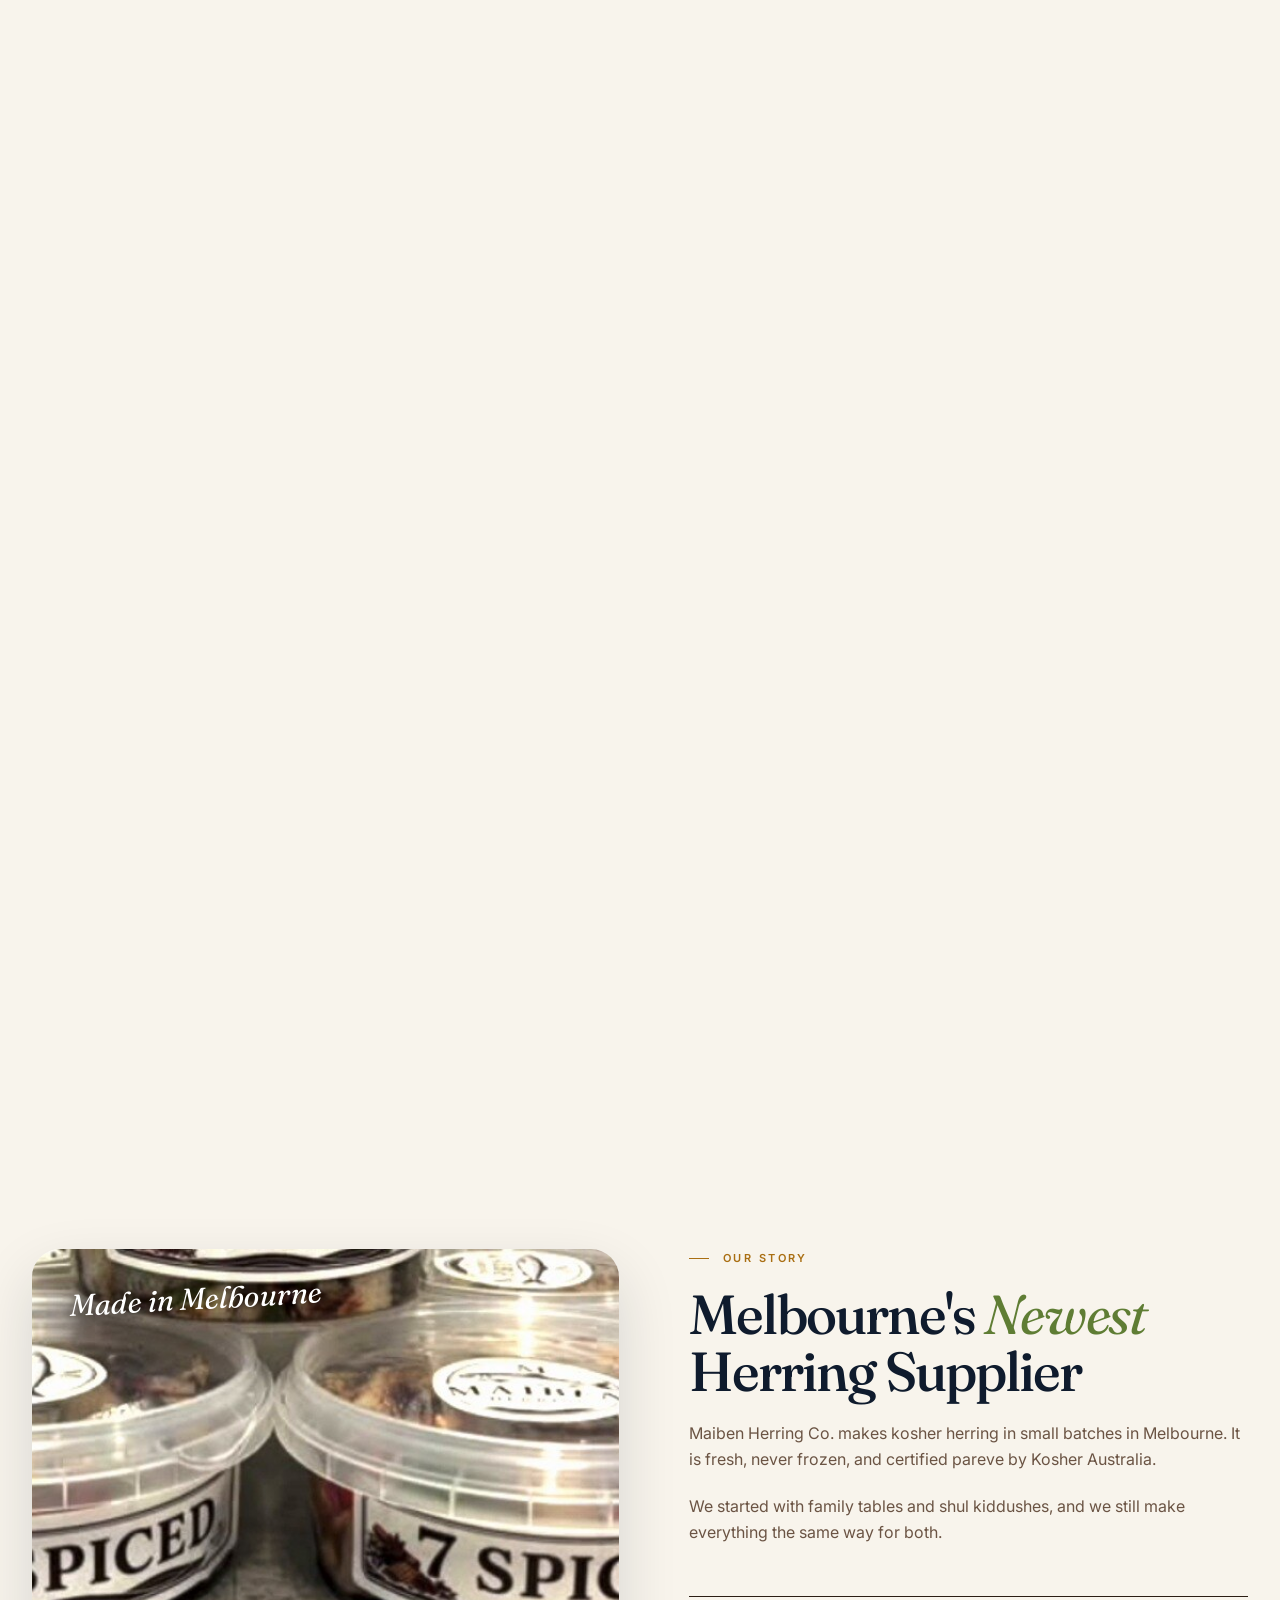
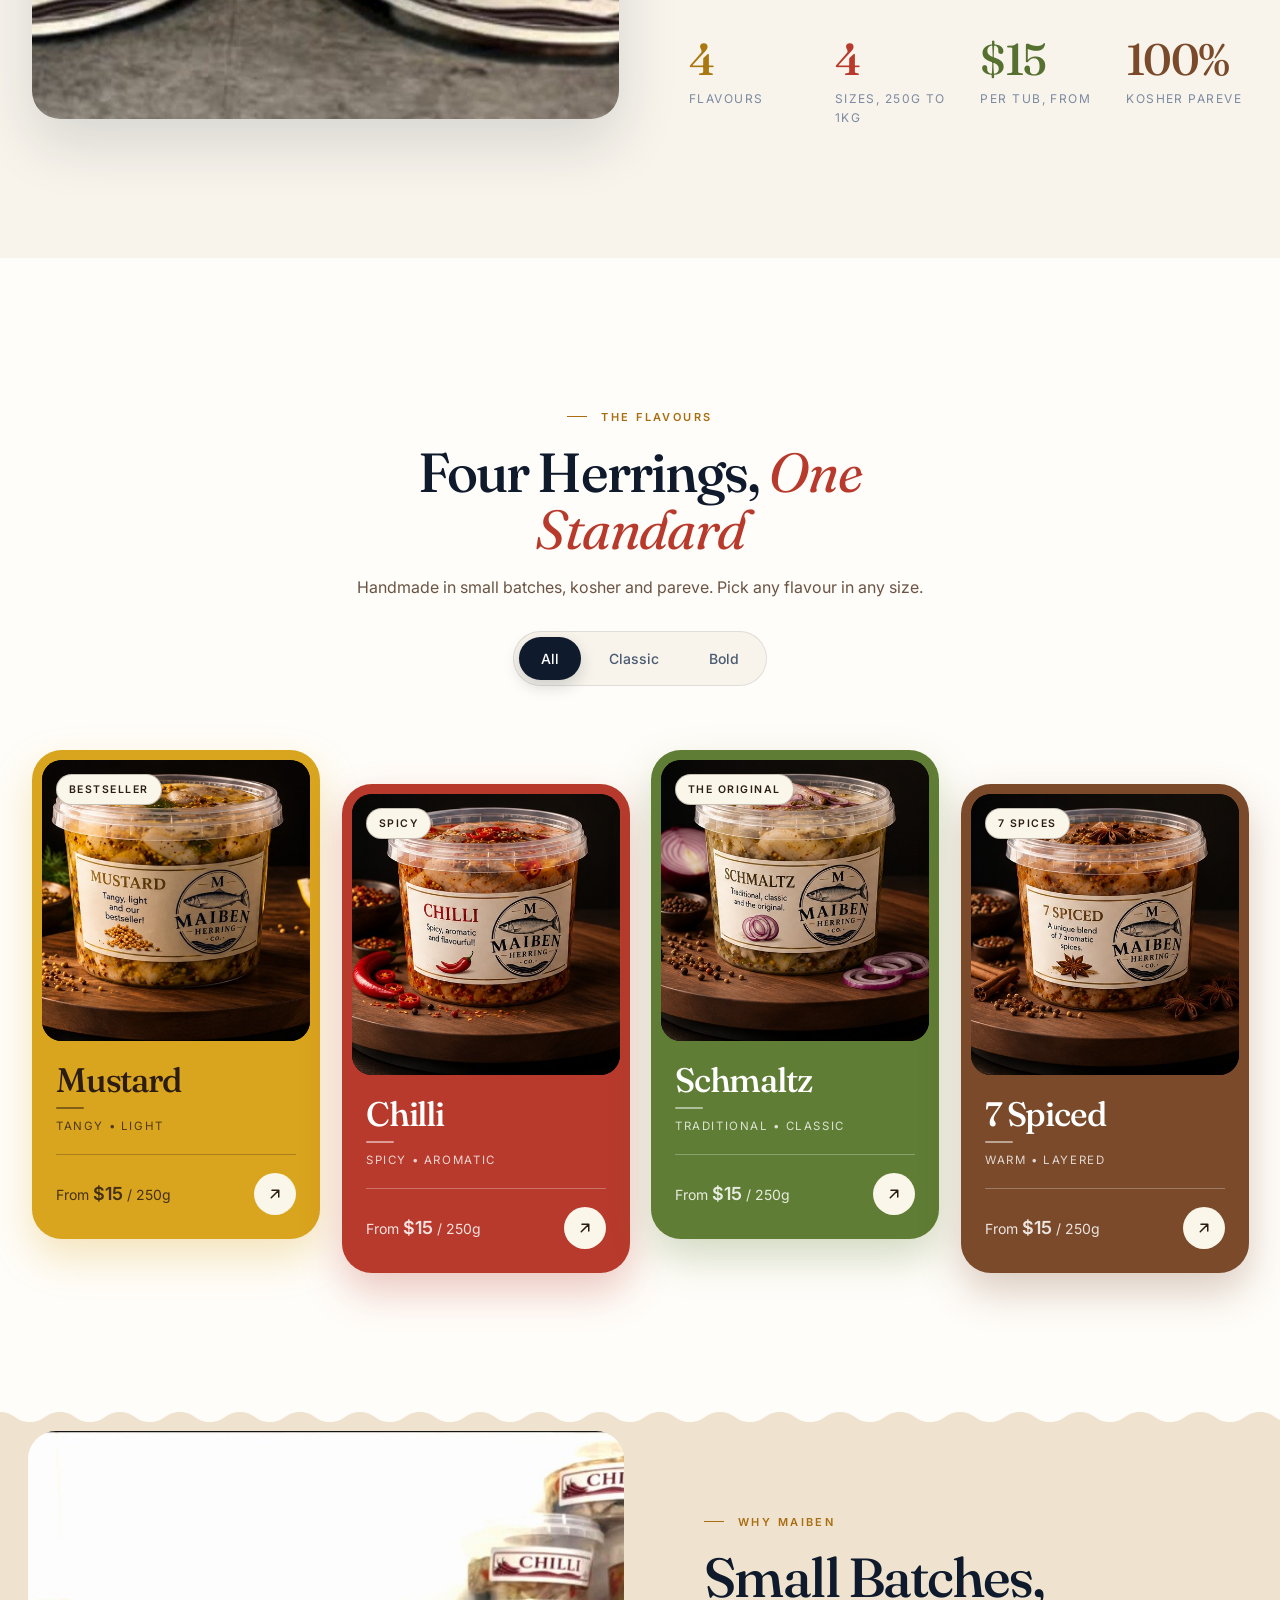
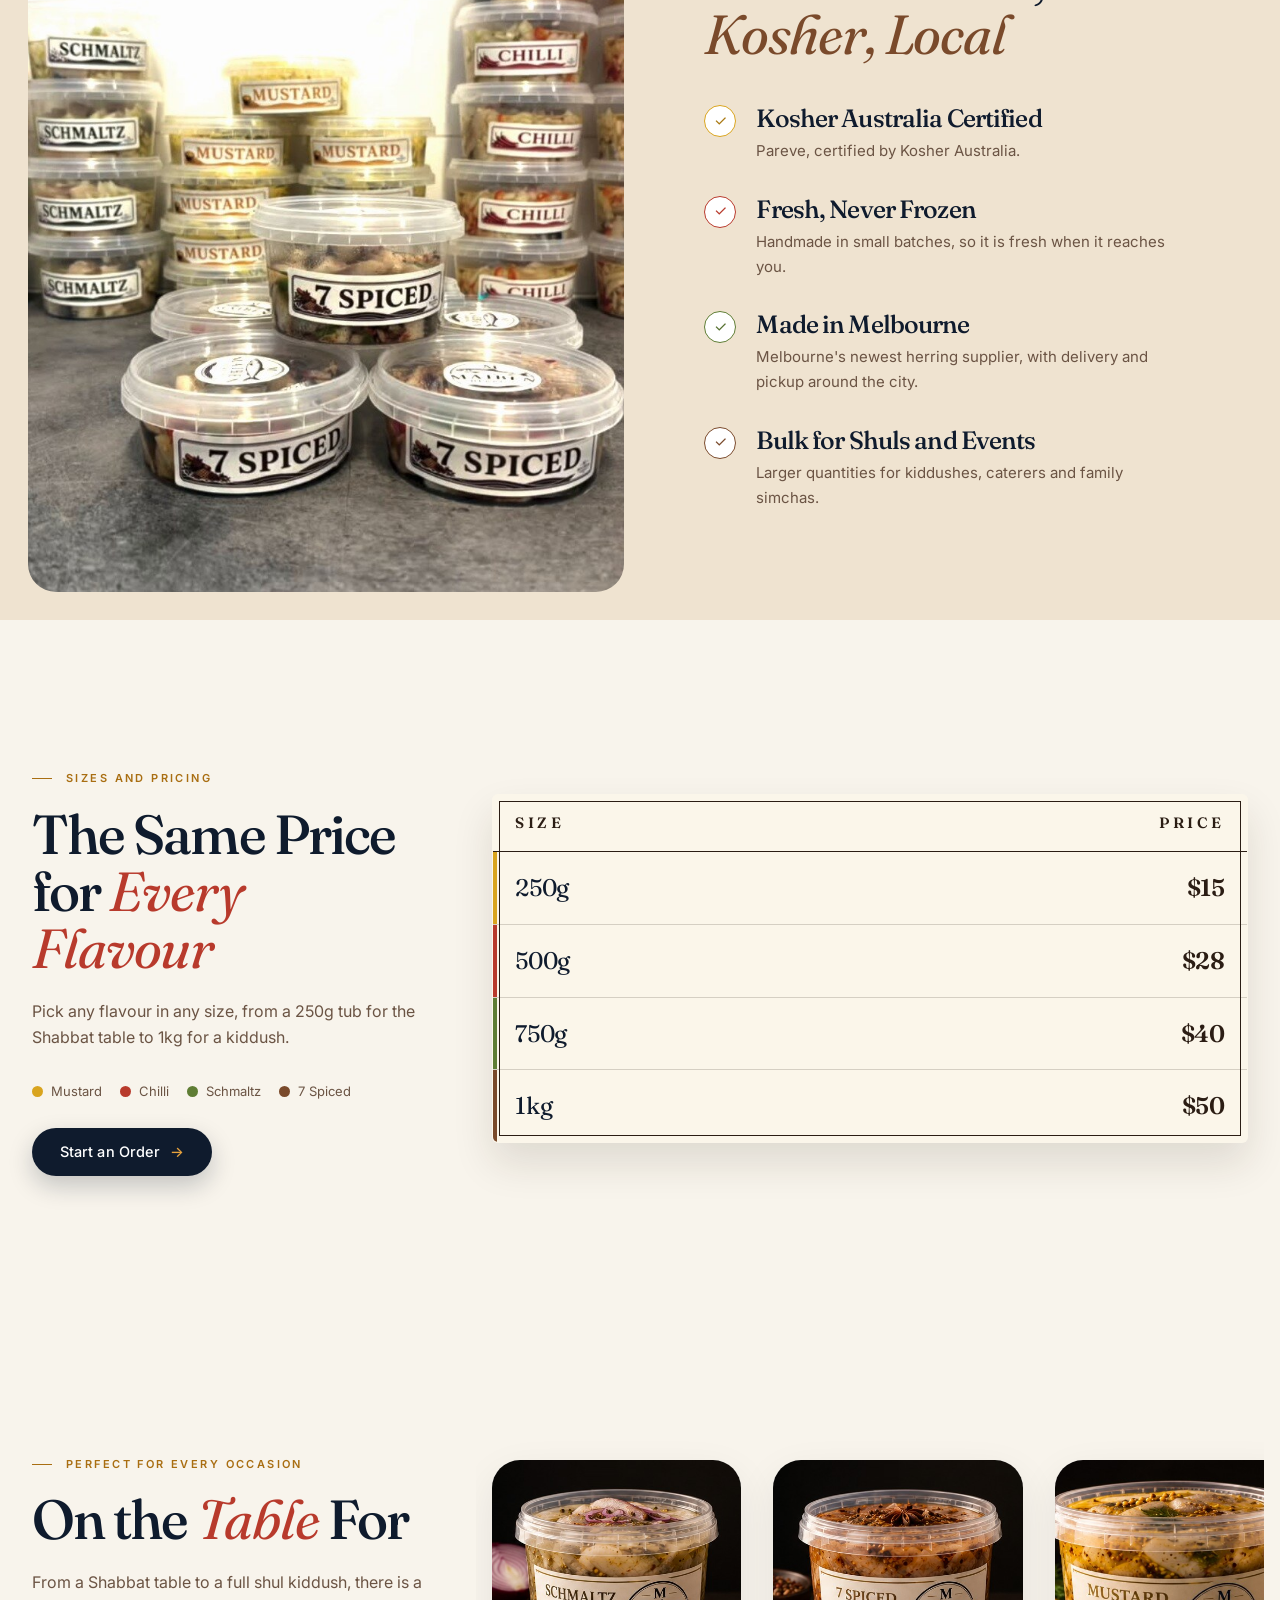
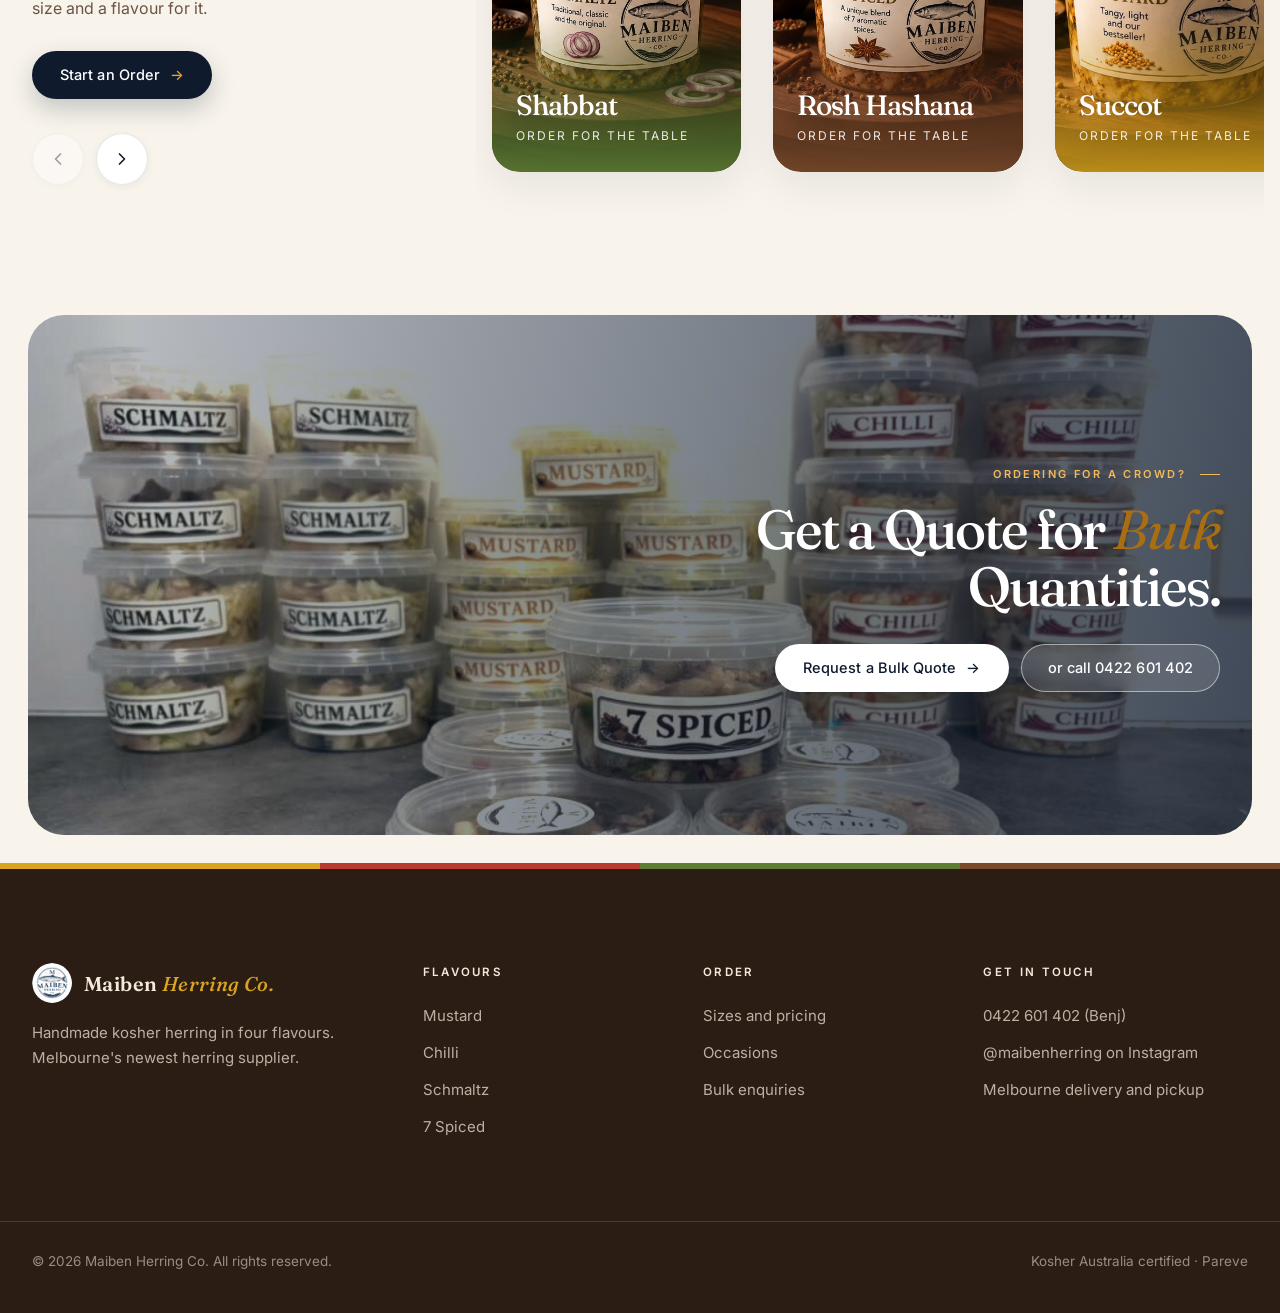
==== commit ba355b9d: "Orders and bulk enquiries saved to Supabase on-site; payment is the only redirect; bolder flavour he" ====
--- a/index.html
+++ b/index.html
@@ -229,8 +229,8 @@
   <div class="container cta-inner" data-aos="fade-up">
     <div class="cta-copy">
       <div class="eyebrow">Ordering for a Crowd?</div>
-      <h2>Call Benj for <em>Bulk</em> Quantities.</h2>
-      <a class="btn-gold" href="tel:+61422601402">Call 0422 601 402 <span aria-hidden="true">&rarr;</span></a>
+      <h2>Get a Quote for <em>Bulk</em> Quantities.</h2>
+      <div class="cta-btns"><button class="btn-gold" data-open="enquiry-modal">Request a Bulk Quote <span aria-hidden="true">&rarr;</span></button><a class="btn-ghost cta-call" href="tel:+61422601402">or call 0422 601 402</a></div>
     </div>
   </div>
 </section>
@@ -240,7 +240,7 @@
   <div class="container footer-grid">
     <div><a class="brand foot-brand" href="#home"><img src="images/logo.png" alt="" width="64" height="64"><span>Maiben <em>Herring Co.</em></span></a><p class="foot-bio">Handmade kosher herring in four flavours. Melbourne's newest herring supplier.</p></div>
     <div><h4>Flavours</h4><ul><li><a href="#flavours">Mustard</a></li><li><a href="#flavours">Chilli</a></li><li><a href="#flavours">Schmaltz</a></li><li><a href="#flavours">7 Spiced</a></li></ul></div>
-    <div><h4>Order</h4><ul><li><a href="#pricing">Sizes and pricing</a></li><li><a href="#occasions">Occasions</a></li><li><a href="https://bit.ly/MaibenHerringOrders">Online order form</a></li></ul></div>
+    <div><h4>Order</h4><ul><li><a href="#pricing">Sizes and pricing</a></li><li><a href="#occasions">Occasions</a></li><li><a href="#contact" data-open="enquiry-modal">Bulk enquiries</a></li></ul></div>
     <div><h4>Get in Touch</h4><ul class="contact"><li><a href="tel:+61422601402">0422 601 402 (Benj)</a></li><li><a href="https://www.instagram.com/maibenherring/">@maibenherring on Instagram</a></li><li>Melbourne delivery and pickup</li></ul></div>
   </div>
   <div class="container foot-bar"><span>&copy; 2026 Maiben Herring Co. All rights reserved.</span><span class="foot-links"><span>Kosher Australia certified &middot; Pareve</span></span></div>
@@ -260,21 +260,53 @@
   <div class="dialog"><div class="grab" aria-hidden="true"></div>
     <button class="modal-close" data-close aria-label="Close">&times;</button>
     <div class="eyebrow">Order</div><h2 id="bk-title">Order Herring</h2>
-    <form id="booking-form">
-      <div class="field"><label for="bk-flavour">Flavour</label><select id="bk-flavour"><option>Mustard</option><option>Chilli</option><option>Schmaltz</option><option>7 Spiced</option></select></div>
-      <div class="row2"><div class="field"><label for="bk-size">Size</label><select id="bk-size"><option value="250">250g · $15</option><option value="500">500g · $28</option><option value="750">750g · $40</option><option value="1000">1kg · $50</option></select></div>
-      <div class="field"><label for="bk-qty">Quantity</label><div class="stepper"><button type="button" data-step="-1" aria-label="Fewer">&minus;</button><input id="bk-qty" type="number" inputmode="numeric" min="1" max="99" value="1"><button type="button" data-step="1" aria-label="More">+</button></div></div></div>
-      <div class="row2"><div class="field"><label for="bk-name">Your name</label><input id="bk-name" autocomplete="name" placeholder="Name" required></div>
-      <div class="field"><label for="bk-how">Pickup or delivery</label><select id="bk-how"><option>Pickup</option><option>Melbourne delivery</option></select></div></div>
-      <button class="btn-gold wide" type="submit">Review Order <span aria-hidden="true">&rarr;</span></button>
+    <form id="booking-form" novalidate>
+      <div class="field"><label for="bk-flavour">Flavour</label><select id="bk-flavour" name="flavour"><option>Mustard</option><option>Chilli</option><option>Schmaltz</option><option>7 Spiced</option></select></div>
+      <div class="row2"><div class="field"><label for="bk-size">Size</label><select id="bk-size" name="size_g"><option value="250">250g · $15</option><option value="500">500g · $28</option><option value="750">750g · $40</option><option value="1000">1kg · $50</option></select></div>
+      <div class="field"><label for="bk-qty">Quantity</label><div class="stepper"><button type="button" data-step="-1" aria-label="Fewer">&minus;</button><input id="bk-qty" name="quantity" type="number" inputmode="numeric" min="1" max="99" value="1"><button type="button" data-step="1" aria-label="More">+</button></div></div></div>
+      <div class="field"><label for="bk-name">Your name</label><input id="bk-name" name="name" autocomplete="name" maxlength="120" required></div>
+      <div class="row2"><div class="field"><label for="bk-phone">Mobile</label><input id="bk-phone" name="phone" type="tel" inputmode="tel" autocomplete="tel" maxlength="30" required></div>
+      <div class="field"><label for="bk-email">Email <span class="opt">(optional)</span></label><input id="bk-email" name="email" type="email" autocomplete="email" maxlength="200"></div></div>
+      <div class="field"><label for="bk-how">Pickup or delivery</label><select id="bk-how" name="fulfilment"><option value="pickup">Pickup</option><option value="delivery">Melbourne delivery</option></select></div>
+      <div class="field" id="bk-addr-wrap" hidden><label for="bk-addr">Delivery address</label><input id="bk-addr" name="address" autocomplete="street-address" maxlength="300"></div>
+      <div class="field"><label for="bk-notes">Notes <span class="opt">(optional)</span></label><textarea id="bk-notes" name="notes" rows="2" maxlength="1000" placeholder="Date you need it by, allergies, anything we should know"></textarea></div>
+      <input class="hp" type="text" name="website" tabindex="-1" autocomplete="off" aria-hidden="true">
+      <p class="bk-total" id="bk-total" aria-live="polite"></p>
+      <button class="btn-gold wide" type="submit" id="bk-submit">Place Order &amp; Pay <span aria-hidden="true">&rarr;</span></button>
+      <p class="form-msg" id="bk-msg" role="status"></p>
     </form>
     <div class="order-out" id="order-out" hidden>
+      <div class="ok-badge" aria-hidden="true">&#10003;</div>
+      <h3>Order received</h3>
       <p class="order-sum" id="order-sum"></p>
-      <a class="btn-gold wide" id="send-sms" href="#">Text order to Benj <span aria-hidden="true">&rarr;</span></a>
-      <a class="btn-ghost wide" id="send-wa" href="#" target="_blank" rel="noopener">Send on WhatsApp</a>
-      <button class="link-btn" id="copy-order" type="button">Copy order text</button>
-    </div>
-    <p class="note-small">Benj confirms every order by text or call, with delivery details. Prefer a form? Use the <a href="https://bit.ly/MaibenHerringOrders">online order form</a>.</p>
+      <p class="note-small" id="order-ref"></p>
+      <p class="note-small" id="pay-note"></p>
+      <a class="btn-gold wide" id="pay-btn" href="#">Continue to payment <span aria-hidden="true">&rarr;</span></a>
+    </div>
+    <p class="note-small foot-note">Your order is saved with us first. Payment is the only step on another site.</p>
+  </div>
+</div>
+
+<div class="modal" id="enquiry-modal" role="dialog" aria-modal="true" aria-labelledby="eq-title" hidden>
+  <div class="dialog"><div class="grab" aria-hidden="true"></div>
+    <button class="modal-close" data-close aria-label="Close">&times;</button>
+    <div class="eyebrow">Bulk &amp; Catering</div><h2 id="eq-title">Request a Quote</h2>
+    <form id="enquiry-form" novalidate>
+      <div class="field"><label for="eq-name">Your name</label><input id="eq-name" name="name" autocomplete="name" maxlength="120" required></div>
+      <div class="row2"><div class="field"><label for="eq-phone">Mobile</label><input id="eq-phone" name="phone" type="tel" inputmode="tel" autocomplete="tel" maxlength="30" required></div>
+      <div class="field"><label for="eq-email">Email <span class="opt">(optional)</span></label><input id="eq-email" name="email" type="email" autocomplete="email" maxlength="200"></div></div>
+      <div class="row2"><div class="field"><label for="eq-occ">Occasion</label><select id="eq-occ" name="occasion"><option>Shul kiddush</option><option>Family simcha</option><option>Event or catering</option><option>Rosh Hashana / Yom Tov</option><option>Other</option></select></div>
+      <div class="field"><label for="eq-date">Needed by</label><input id="eq-date" name="needed_by" maxlength="60" placeholder="e.g. 12 Sept"></div></div>
+      <div class="field"><label for="eq-details">What do you need?</label><textarea id="eq-details" name="details" rows="4" maxlength="2000" required placeholder="Flavours, how much, and how many people"></textarea></div>
+      <input class="hp" type="text" name="website" tabindex="-1" autocomplete="off" aria-hidden="true">
+      <button class="btn-gold wide" type="submit" id="eq-submit">Send Enquiry <span aria-hidden="true">&rarr;</span></button>
+      <p class="form-msg" id="eq-msg" role="status"></p>
+    </form>
+    <div class="order-out" id="eq-done" hidden>
+      <div class="ok-badge" aria-hidden="true">&#10003;</div>
+      <h3>Thanks, we have it</h3>
+      <p class="note-small">Benj will come back to you with a quote.</p>
+    </div>
   </div>
 </div>
 
@@ -292,6 +324,7 @@
   <a class="ab-call" href="tel:+61422601402"><svg viewBox="0 0 24 24" width="18" height="18" fill="none" stroke="currentColor" stroke-width="2" stroke-linecap="round" stroke-linejoin="round"><path d="M22 16.9v3a2 2 0 01-2.2 2 19.8 19.8 0 01-8.6-3.1 19.5 19.5 0 01-6-6A19.8 19.8 0 012.1 4.2 2 2 0 014.1 2h3a2 2 0 012 1.7c.1 1 .4 1.9.7 2.8a2 2 0 01-.5 2.1L8.1 9.9a16 16 0 006 6l1.3-1.3a2 2 0 012.1-.4c.9.3 1.8.6 2.8.7a2 2 0 011.7 2z"/></svg>Call Benj</a>
   <button class="ab-order" data-open="booking-modal">Order Herring <span aria-hidden="true">&rarr;</span></button>
 </div>
+<script src="js/config.js"></script>
 <script src="js/vendor/swiper-bundle.min.js"></script>
 <script src="js/vendor/aos.js"></script>
 <script src="js/main.js"></script>
--- a/css/refine.css
+++ b/css/refine.css
@@ -93,3 +93,30 @@
   .hero-btns{justify-content:center}
   .eyebrow-hero{text-align:center}
 }
+
+/* ---- Forms saved to the database ---- */
+.hp{position:absolute!important;left:-9999px;width:1px;height:1px;opacity:0}
+.opt{text-transform:none;letter-spacing:0;font-weight:400;opacity:.7}
+.bk-total{margin:4px 0 14px;font-family:var(--font-serif);font-size:22px;color:var(--ink)}
+.form-msg.err{color:#B83A2C!important;font-weight:500}
+.ok-badge{width:56px;height:56px;border-radius:50%;display:grid;place-items:center;background:var(--f-schmaltz);color:#fff;font-size:26px;margin:0 auto 14px}
+.order-out{text-align:center}
+.order-out h3{font-size:30px;margin-bottom:12px}
+.order-out .btn-gold{margin-top:8px}
+.foot-note{text-align:center}
+.cta-btns{display:flex;flex-wrap:wrap;gap:12px;align-items:center;justify-content:flex-end}
+.cta-call{color:#fff!important;border-color:rgba(255,255,255,.5)!important;background:rgba(255,255,255,.12)!important}
+@media (max-width:992px){.cta-btns{justify-content:flex-start}.cta-btns .btn-gold{width:100%}.cta-call{width:100%;justify-content:center}}
+
+/* ---- Bolder flavour backgrounds: the whole hero takes on the flavour ---- */
+.hero-sticky-frame{background:
+  radial-gradient(ellipse 52% 72% at 74% 50%,color-mix(in srgb,var(--flav) 58%,#fff) 0%,color-mix(in srgb,var(--flav) 26%,rgba(255,255,255,0)) 62%,rgba(255,255,255,0) 82%),
+  radial-gradient(ellipse 60% 55% at 6% 100%,color-mix(in srgb,var(--flav) 34%,transparent) 0%,transparent 70%),
+  linear-gradient(160deg,color-mix(in srgb,var(--flav) 44%,#FBF6EA) 0%,color-mix(in srgb,var(--flav) 28%,#FBF6EA) 55%,color-mix(in srgb,var(--flav) 38%,#F1E4CF) 100%)}
+.hero-bgword{color:color-mix(in srgb,var(--flav) 26%,transparent)}
+.cert{background:rgba(255,255,255,.82)}
+@media (max-width:992px){
+  .hero-sticky-frame{background:
+    radial-gradient(ellipse 90% 40% at 50% 26%,color-mix(in srgb,var(--flav) 46%,#fff) 0%,rgba(255,255,255,0) 75%),
+    linear-gradient(180deg,color-mix(in srgb,var(--flav) 32%,#FBF6EA) 0%,color-mix(in srgb,var(--flav) 16%,#FBF6EA) 100%)}
+}
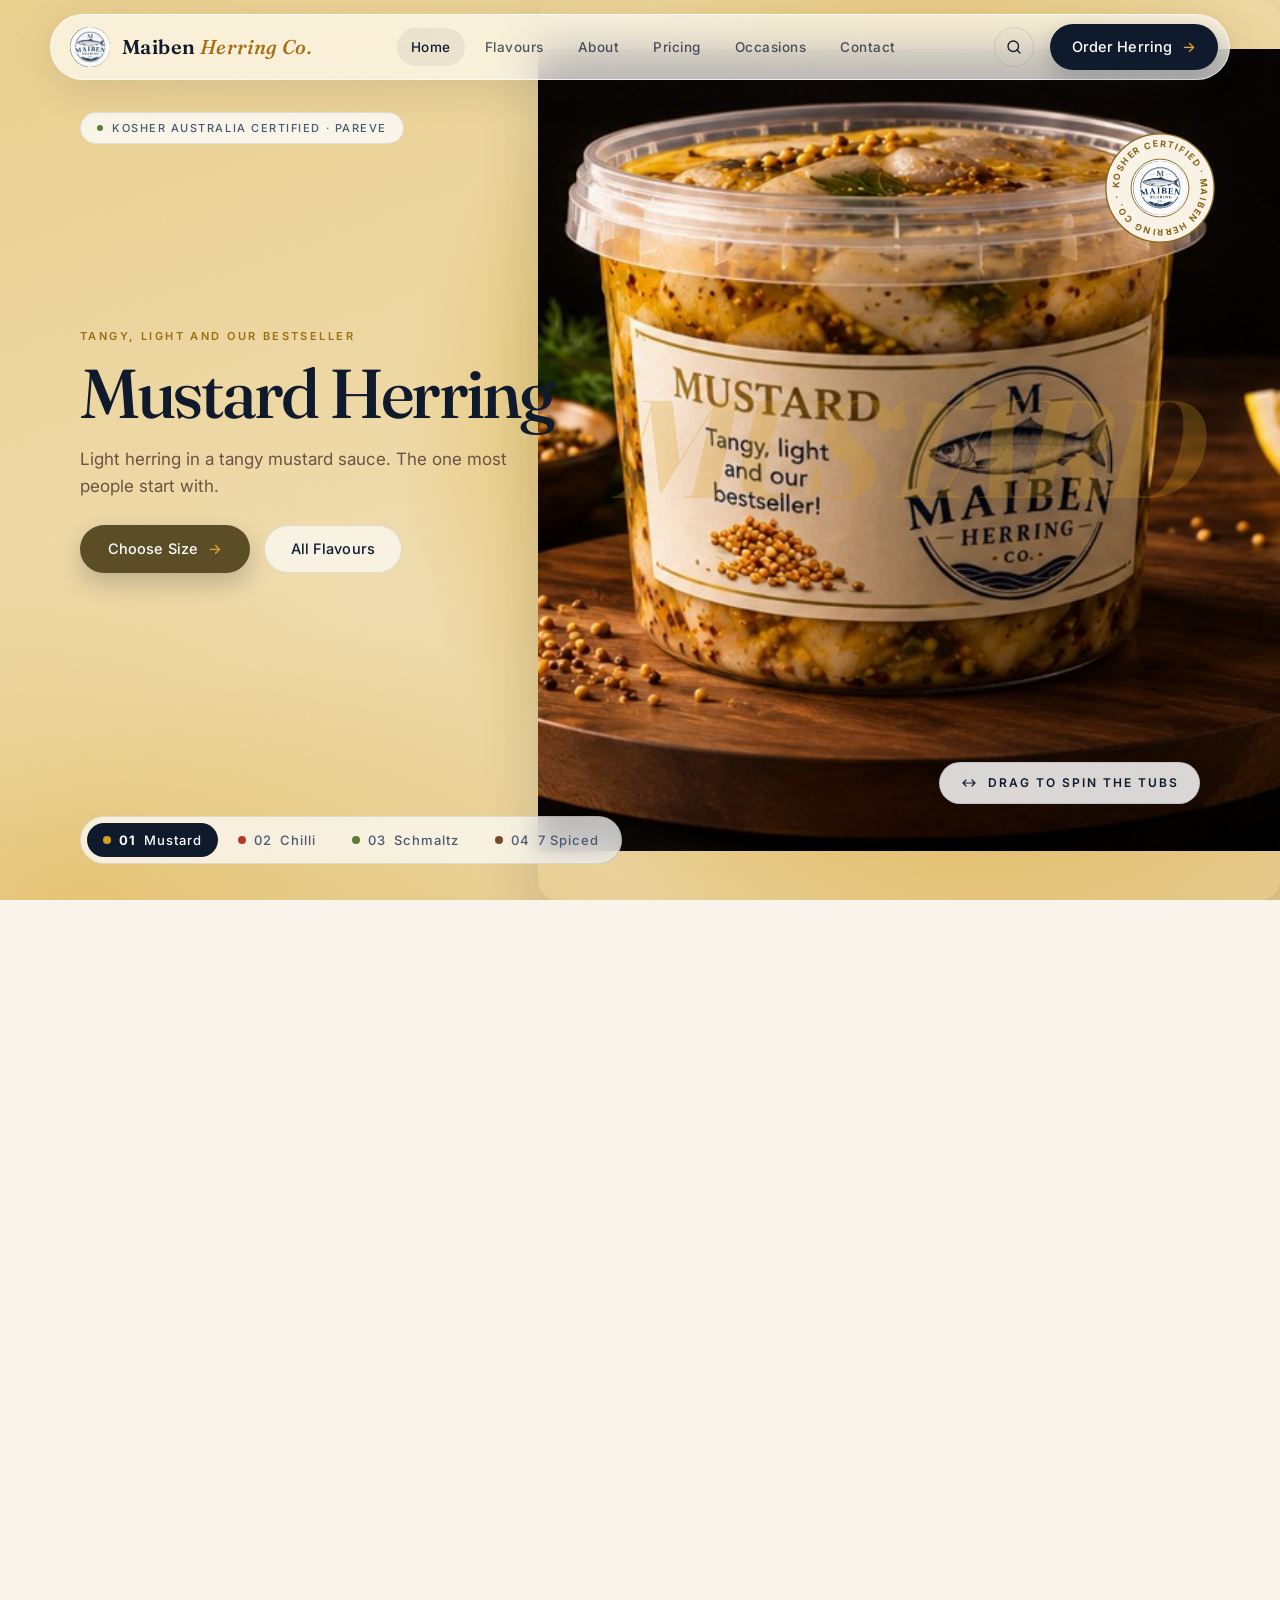
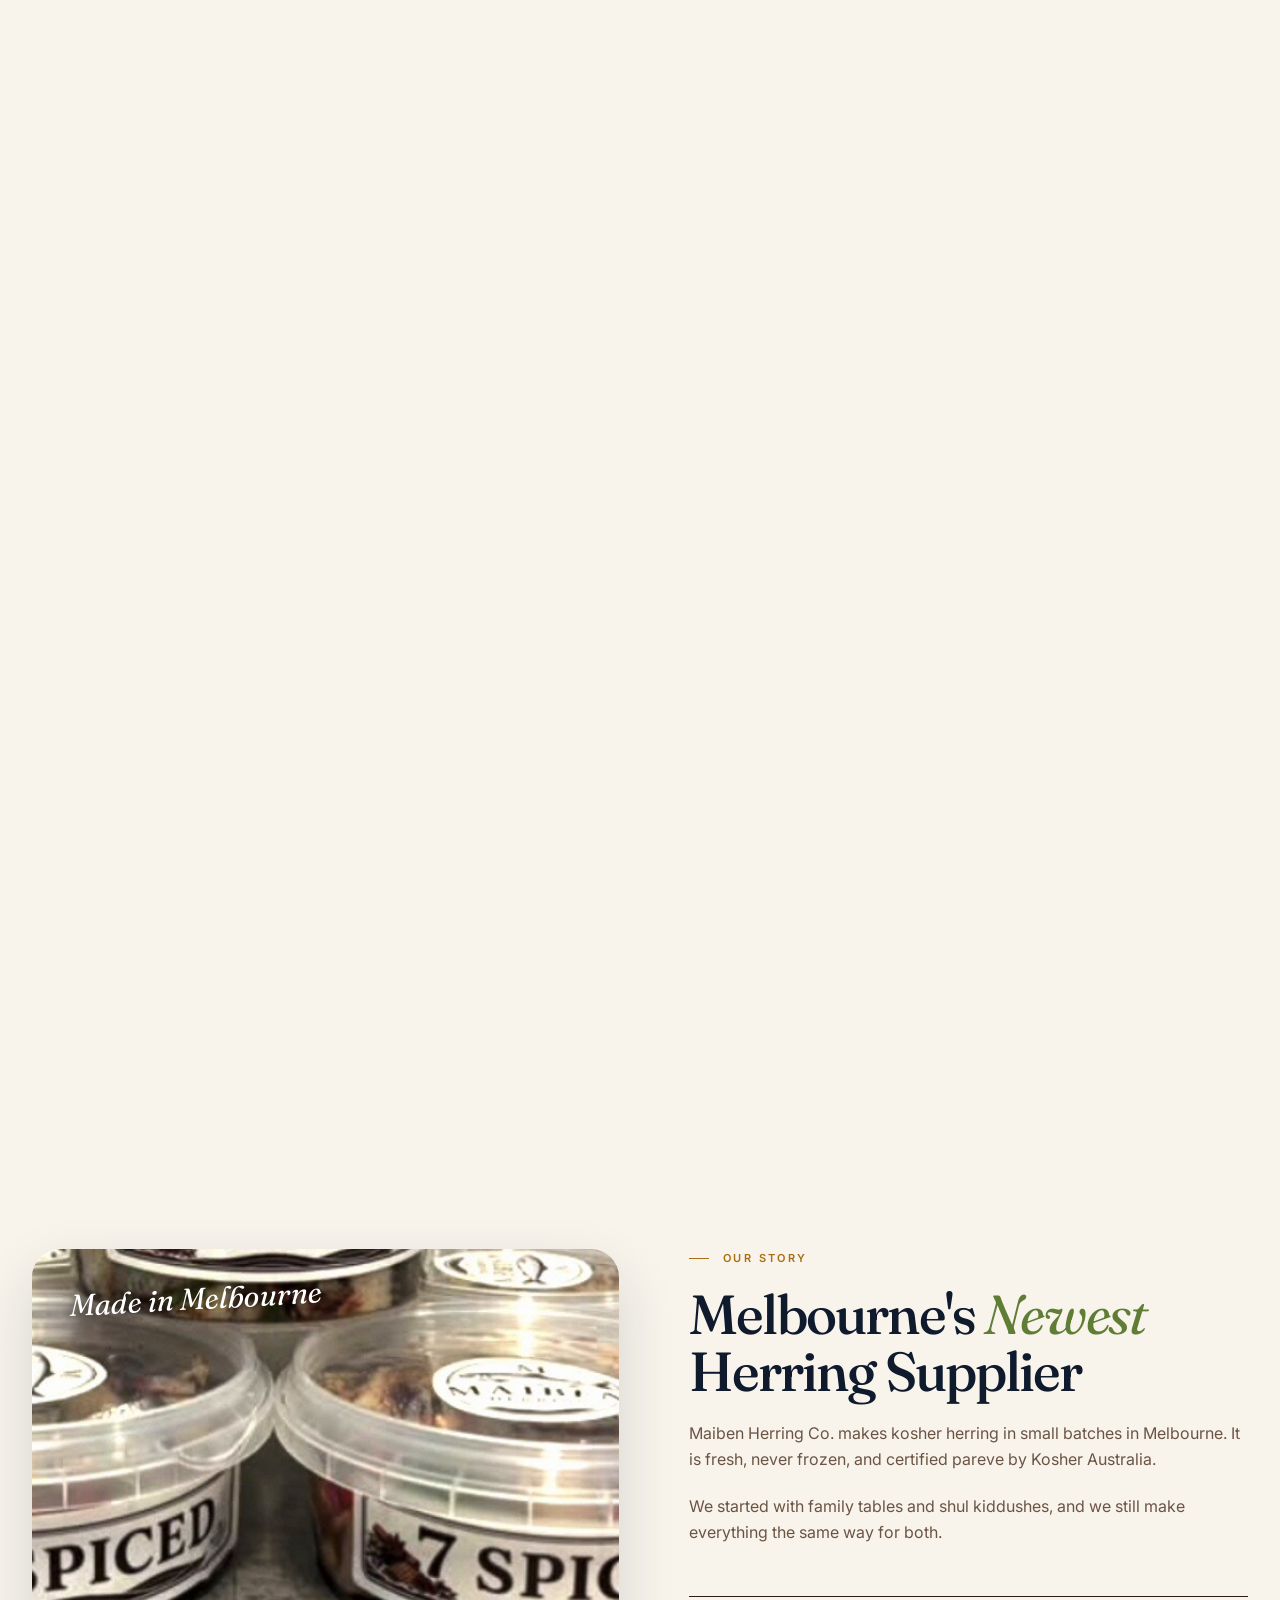
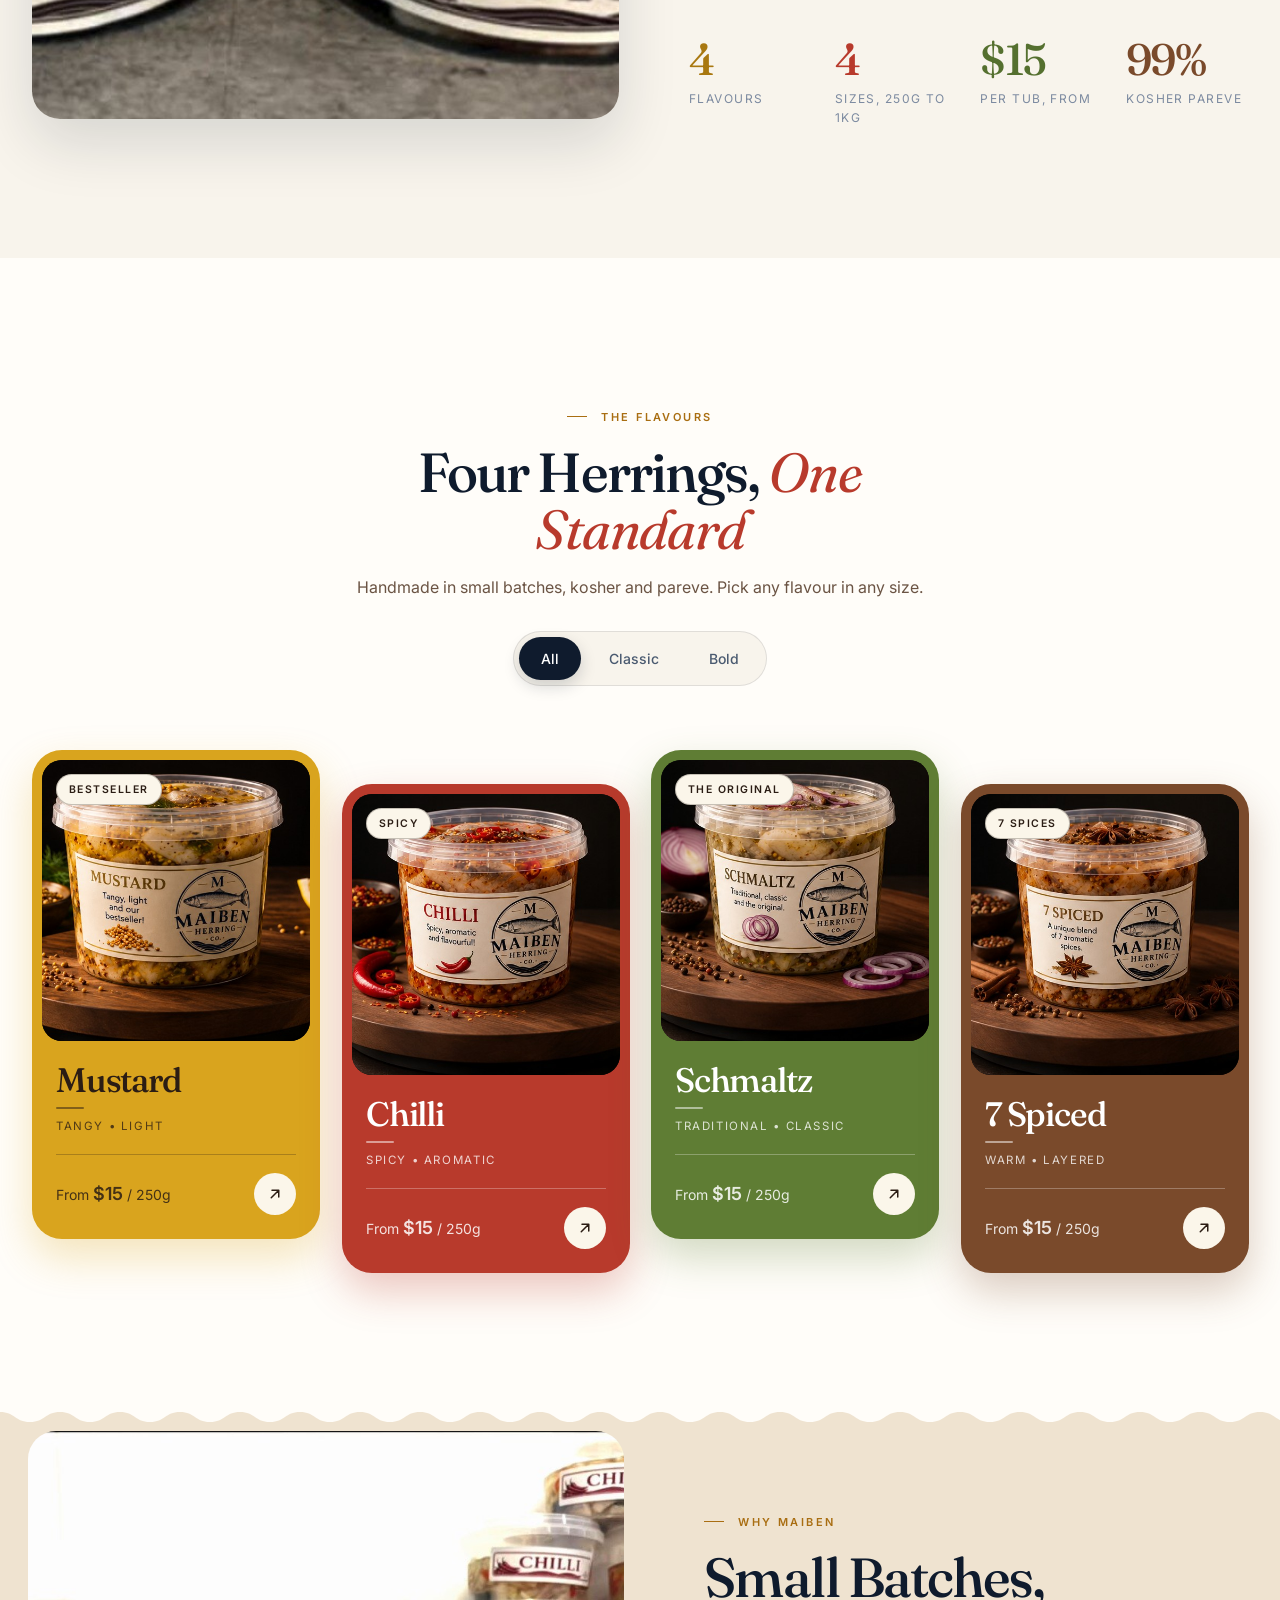
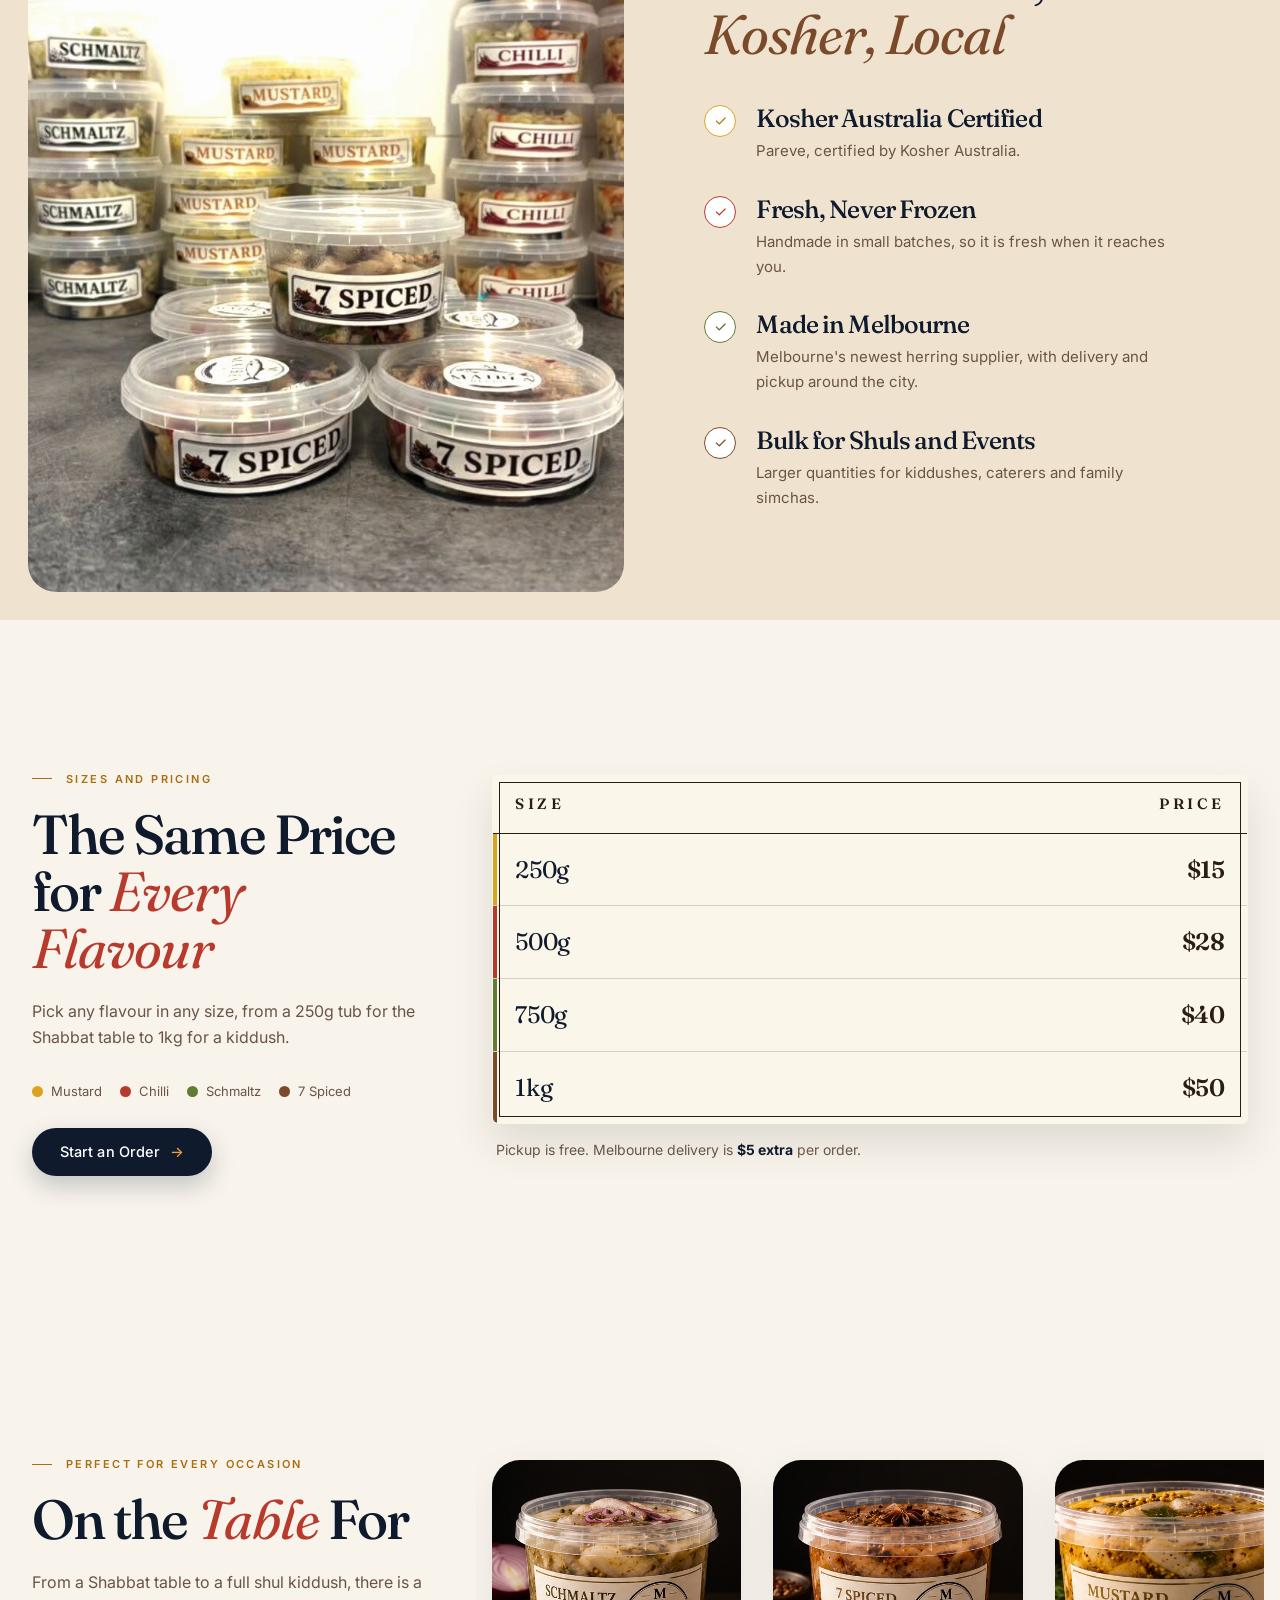
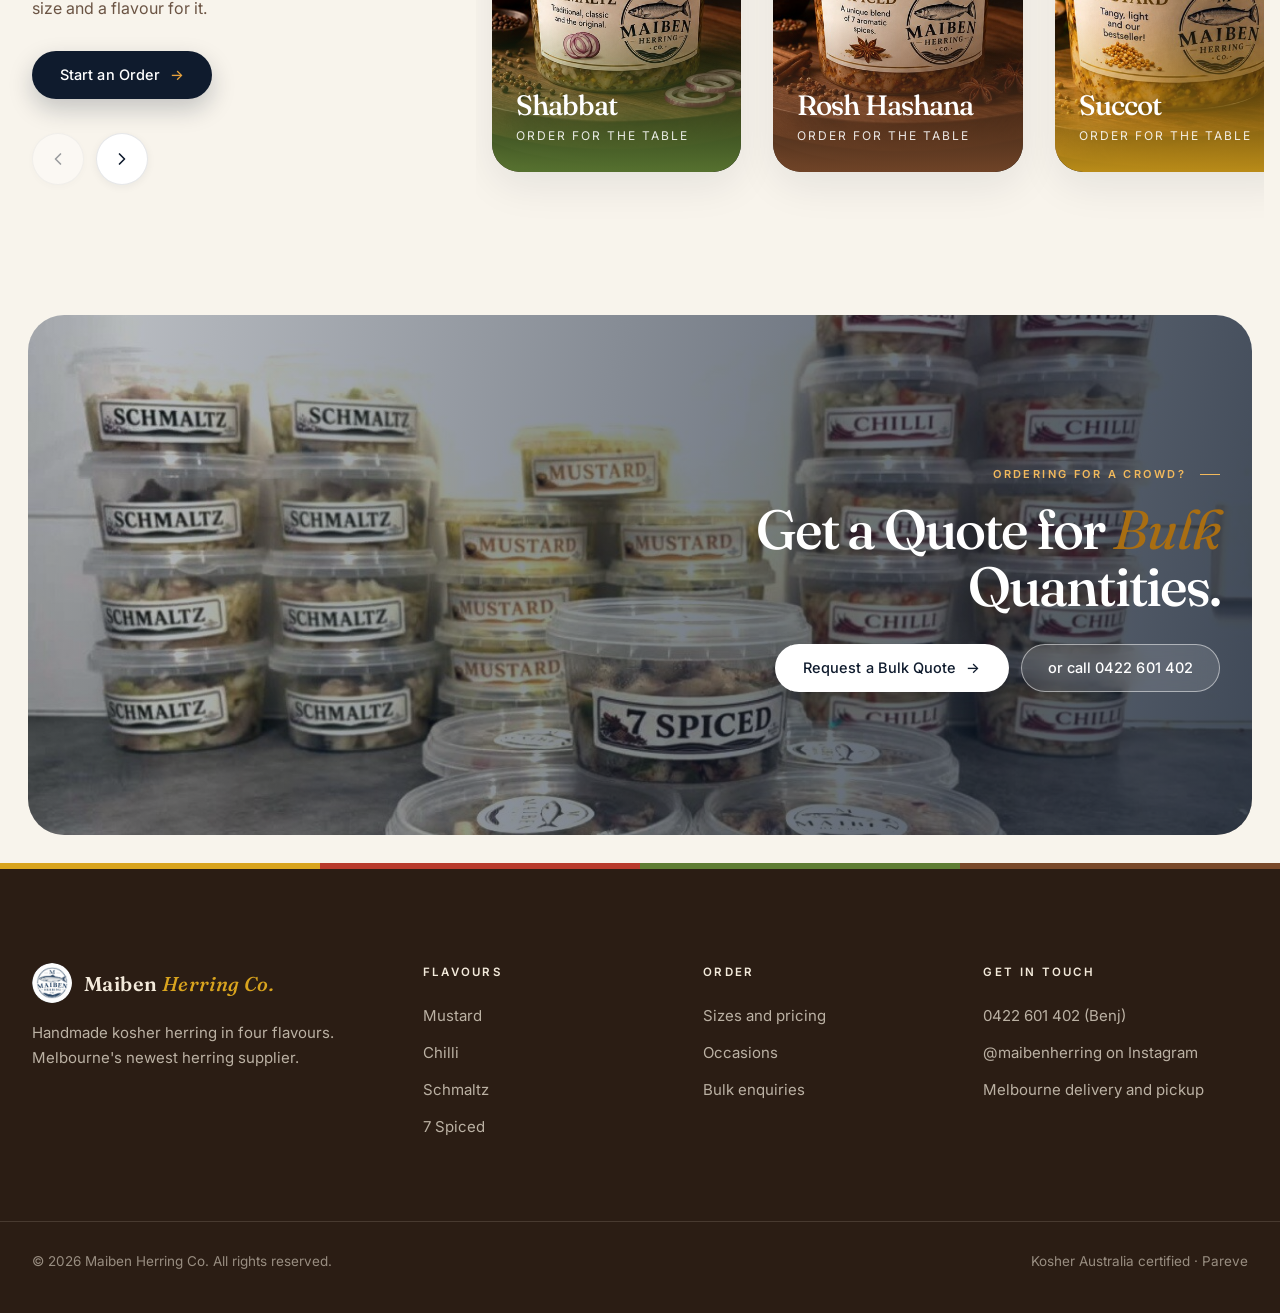
==== commit f1b0d1f6: "Save orders only after Stripe payment succeeds; add $5 delivery fee; edge functions and tests" ====
--- a/index.html
+++ b/index.html
@@ -192,6 +192,7 @@
         <thead><tr><th scope="col">Size</th><th scope="col">Price</th></tr></thead>
         <tbody><tr><td>250g</td><td>$15</td></tr><tr><td>500g</td><td>$28</td></tr><tr><td>750g</td><td>$40</td></tr><tr><td>1kg</td><td>$50</td></tr></tbody>
       </table>
+      <p class="price-note">Pickup is free. Melbourne delivery is <strong>$5 extra</strong> per order.</p>
     </div>
   </div>
 </section>
@@ -267,23 +268,15 @@
       <div class="field"><label for="bk-name">Your name</label><input id="bk-name" name="name" autocomplete="name" maxlength="120" required></div>
       <div class="row2"><div class="field"><label for="bk-phone">Mobile</label><input id="bk-phone" name="phone" type="tel" inputmode="tel" autocomplete="tel" maxlength="30" required></div>
       <div class="field"><label for="bk-email">Email <span class="opt">(optional)</span></label><input id="bk-email" name="email" type="email" autocomplete="email" maxlength="200"></div></div>
-      <div class="field"><label for="bk-how">Pickup or delivery</label><select id="bk-how" name="fulfilment"><option value="pickup">Pickup</option><option value="delivery">Melbourne delivery</option></select></div>
+      <div class="field"><label for="bk-how">Pickup or delivery</label><select id="bk-how" name="fulfilment"><option value="pickup">Pickup</option><option value="delivery">Melbourne delivery (+$5)</option></select></div>
       <div class="field" id="bk-addr-wrap" hidden><label for="bk-addr">Delivery address</label><input id="bk-addr" name="address" autocomplete="street-address" maxlength="300"></div>
       <div class="field"><label for="bk-notes">Notes <span class="opt">(optional)</span></label><textarea id="bk-notes" name="notes" rows="2" maxlength="1000" placeholder="Date you need it by, allergies, anything we should know"></textarea></div>
       <input class="hp" type="text" name="website" tabindex="-1" autocomplete="off" aria-hidden="true">
       <p class="bk-total" id="bk-total" aria-live="polite"></p>
-      <button class="btn-gold wide" type="submit" id="bk-submit">Place Order &amp; Pay <span aria-hidden="true">&rarr;</span></button>
+      <button class="btn-gold wide" type="submit" id="bk-submit">Continue to Payment <span aria-hidden="true">&rarr;</span></button>
       <p class="form-msg" id="bk-msg" role="status"></p>
     </form>
-    <div class="order-out" id="order-out" hidden>
-      <div class="ok-badge" aria-hidden="true">&#10003;</div>
-      <h3>Order received</h3>
-      <p class="order-sum" id="order-sum"></p>
-      <p class="note-small" id="order-ref"></p>
-      <p class="note-small" id="pay-note"></p>
-      <a class="btn-gold wide" id="pay-btn" href="#">Continue to payment <span aria-hidden="true">&rarr;</span></a>
-    </div>
-    <p class="note-small foot-note">Your order is saved with us first. Payment is the only step on another site.</p>
+    <p class="note-small foot-note">Secure card payment by Stripe. Your order is only confirmed and saved once payment goes through.</p>
   </div>
 </div>
 
@@ -310,6 +303,18 @@
   </div>
 </div>
 
+<div class="modal" id="paid-modal" role="dialog" aria-modal="true" aria-labelledby="pd-title" hidden>
+  <div class="dialog"><div class="grab" aria-hidden="true"></div>
+    <button class="modal-close" data-close aria-label="Close">&times;</button>
+    <div class="order-out">
+      <div class="ok-badge" aria-hidden="true">&#10003;</div>
+      <h2 id="pd-title">Payment received</h2>
+      <p>Thank you. Your order is confirmed. Benj will text you with pickup or delivery details.</p>
+      <button class="btn-gold wide" data-close>Back to the site</button>
+    </div>
+  </div>
+</div>
+
 <div class="modal" id="yacht-modal" role="dialog" aria-modal="true" aria-labelledby="ym-title" hidden>
   <div class="dialog yacht-dialog"><div class="grab" aria-hidden="true"></div>
     <button class="modal-close" data-close aria-label="Close">&times;</button>
--- a/css/refine.css
+++ b/css/refine.css
@@ -120,3 +120,6 @@
     radial-gradient(ellipse 90% 40% at 50% 26%,color-mix(in srgb,var(--flav) 46%,#fff) 0%,rgba(255,255,255,0) 75%),
     linear-gradient(180deg,color-mix(in srgb,var(--flav) 32%,#FBF6EA) 0%,color-mix(in srgb,var(--flav) 16%,#FBF6EA) 100%)}
 }
+
+.price-note{margin:14px 4px 0;font-size:14px;color:var(--brown-2)}
+.price-note strong{color:var(--ink)}
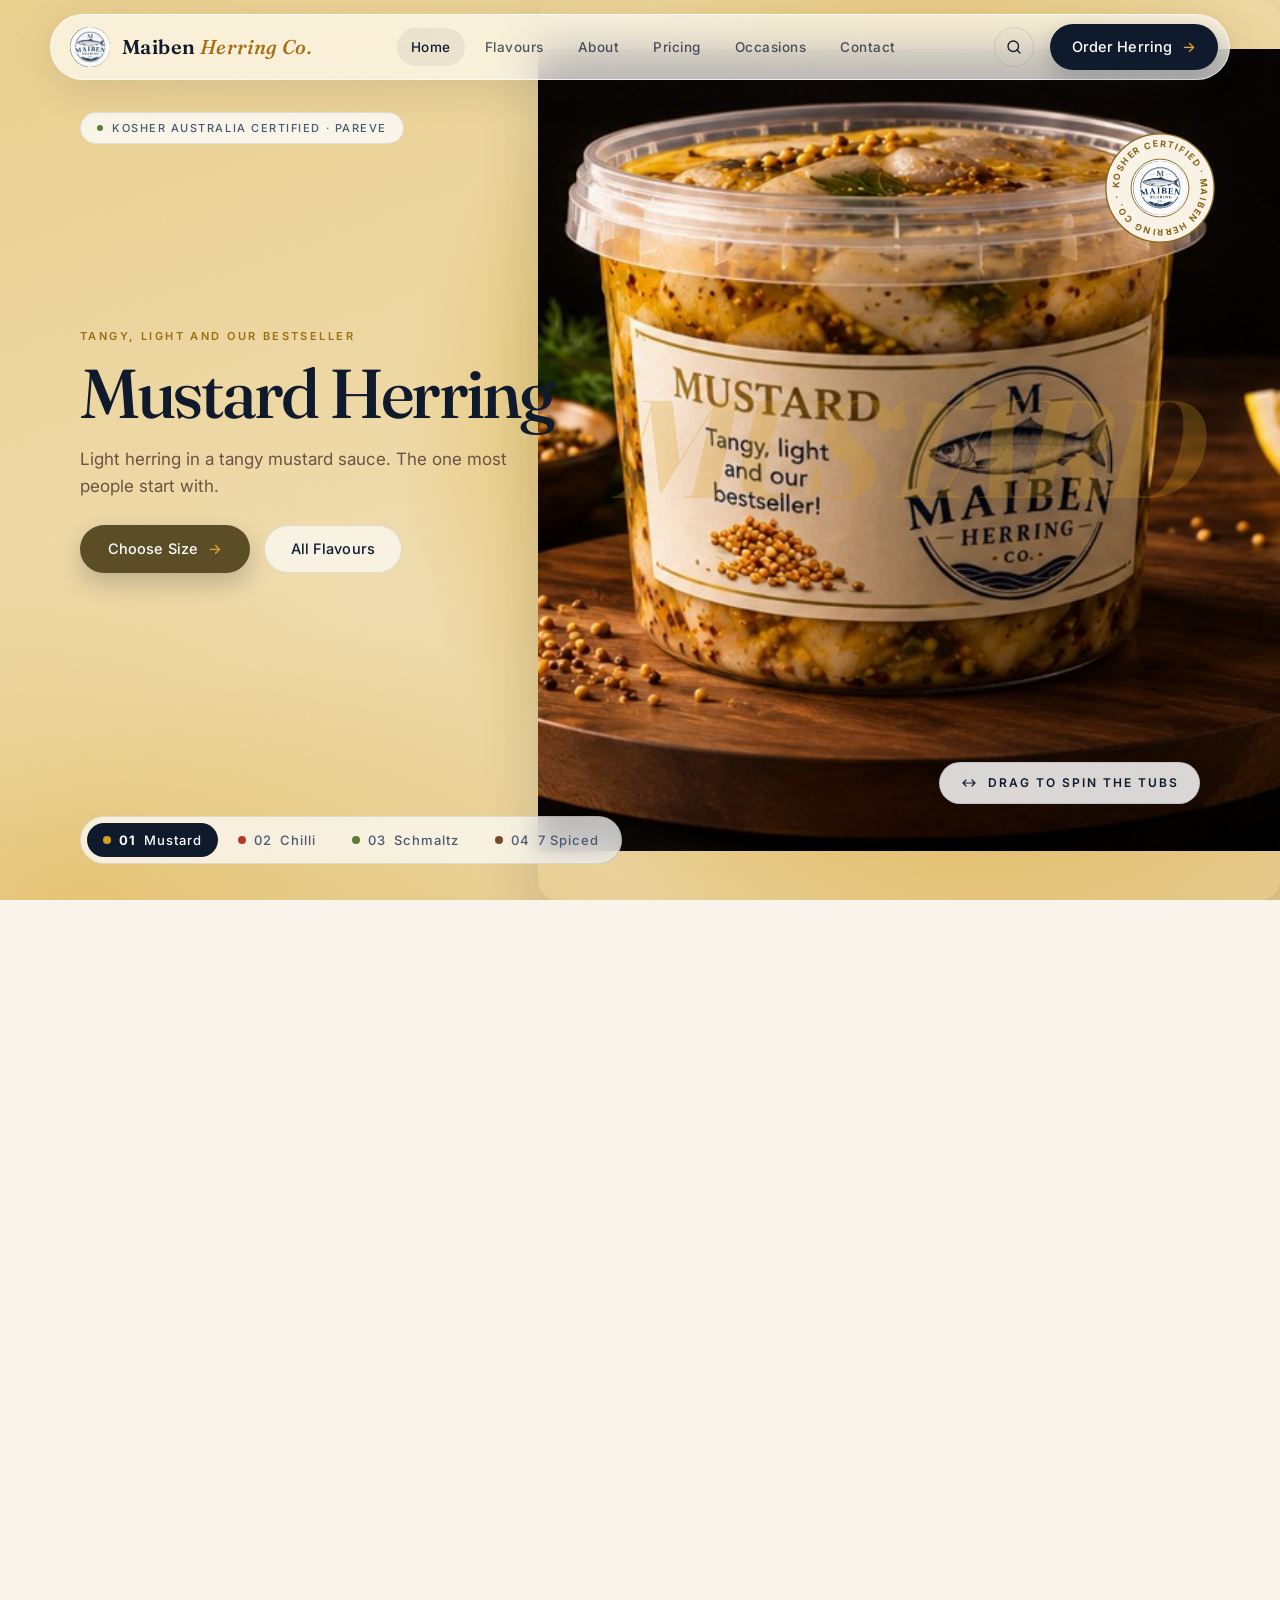
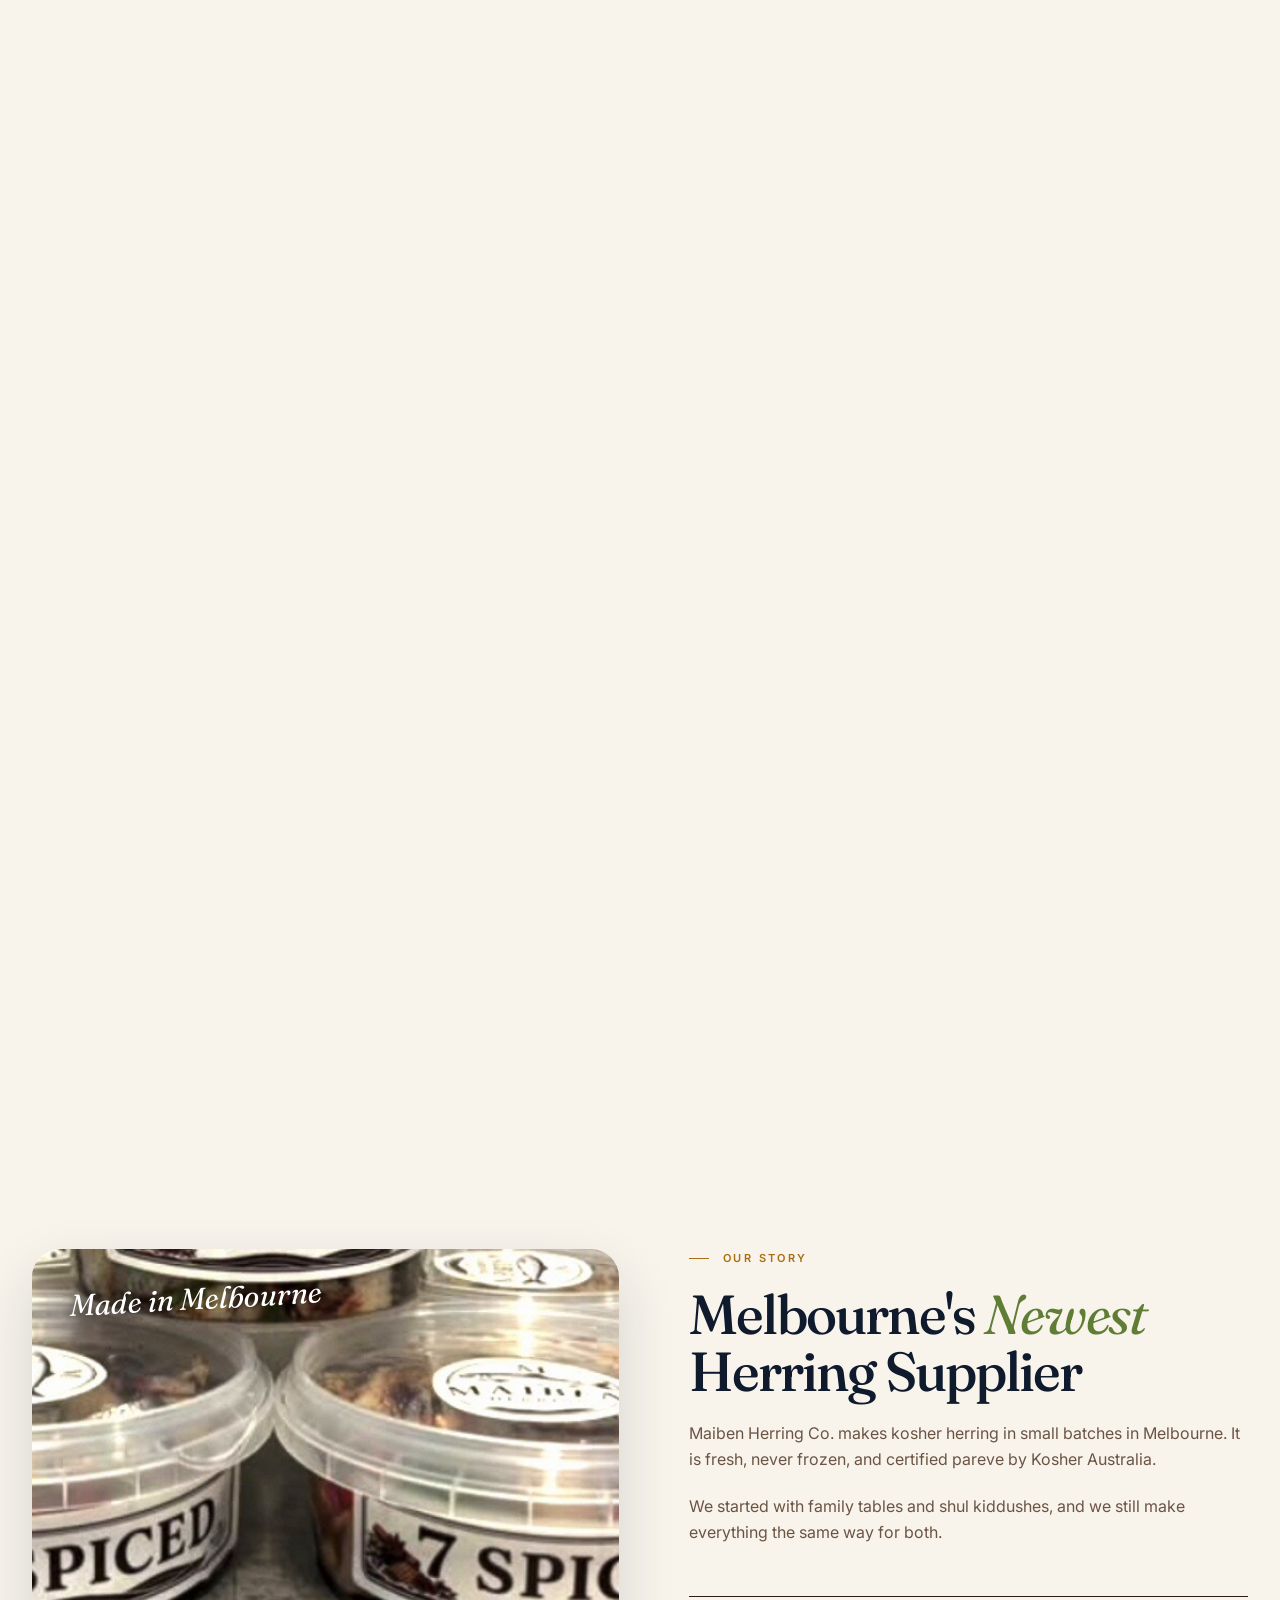
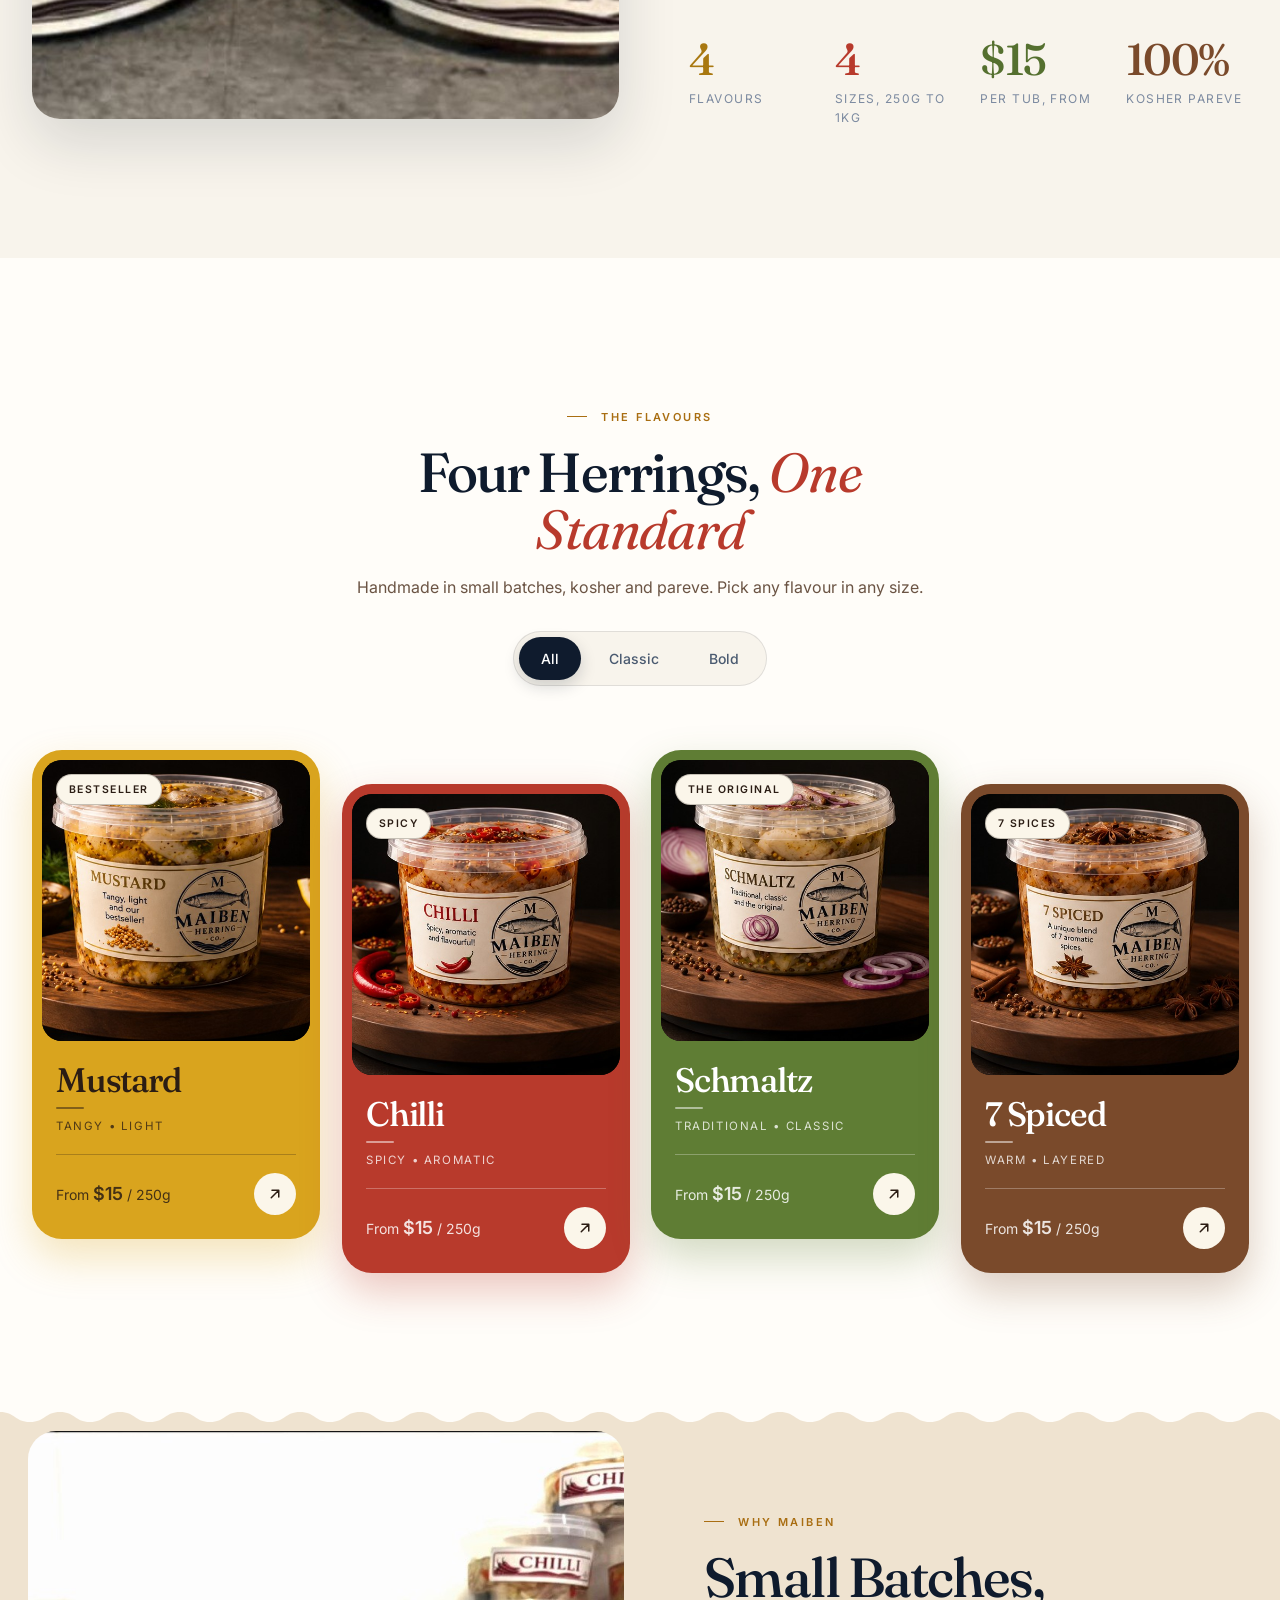
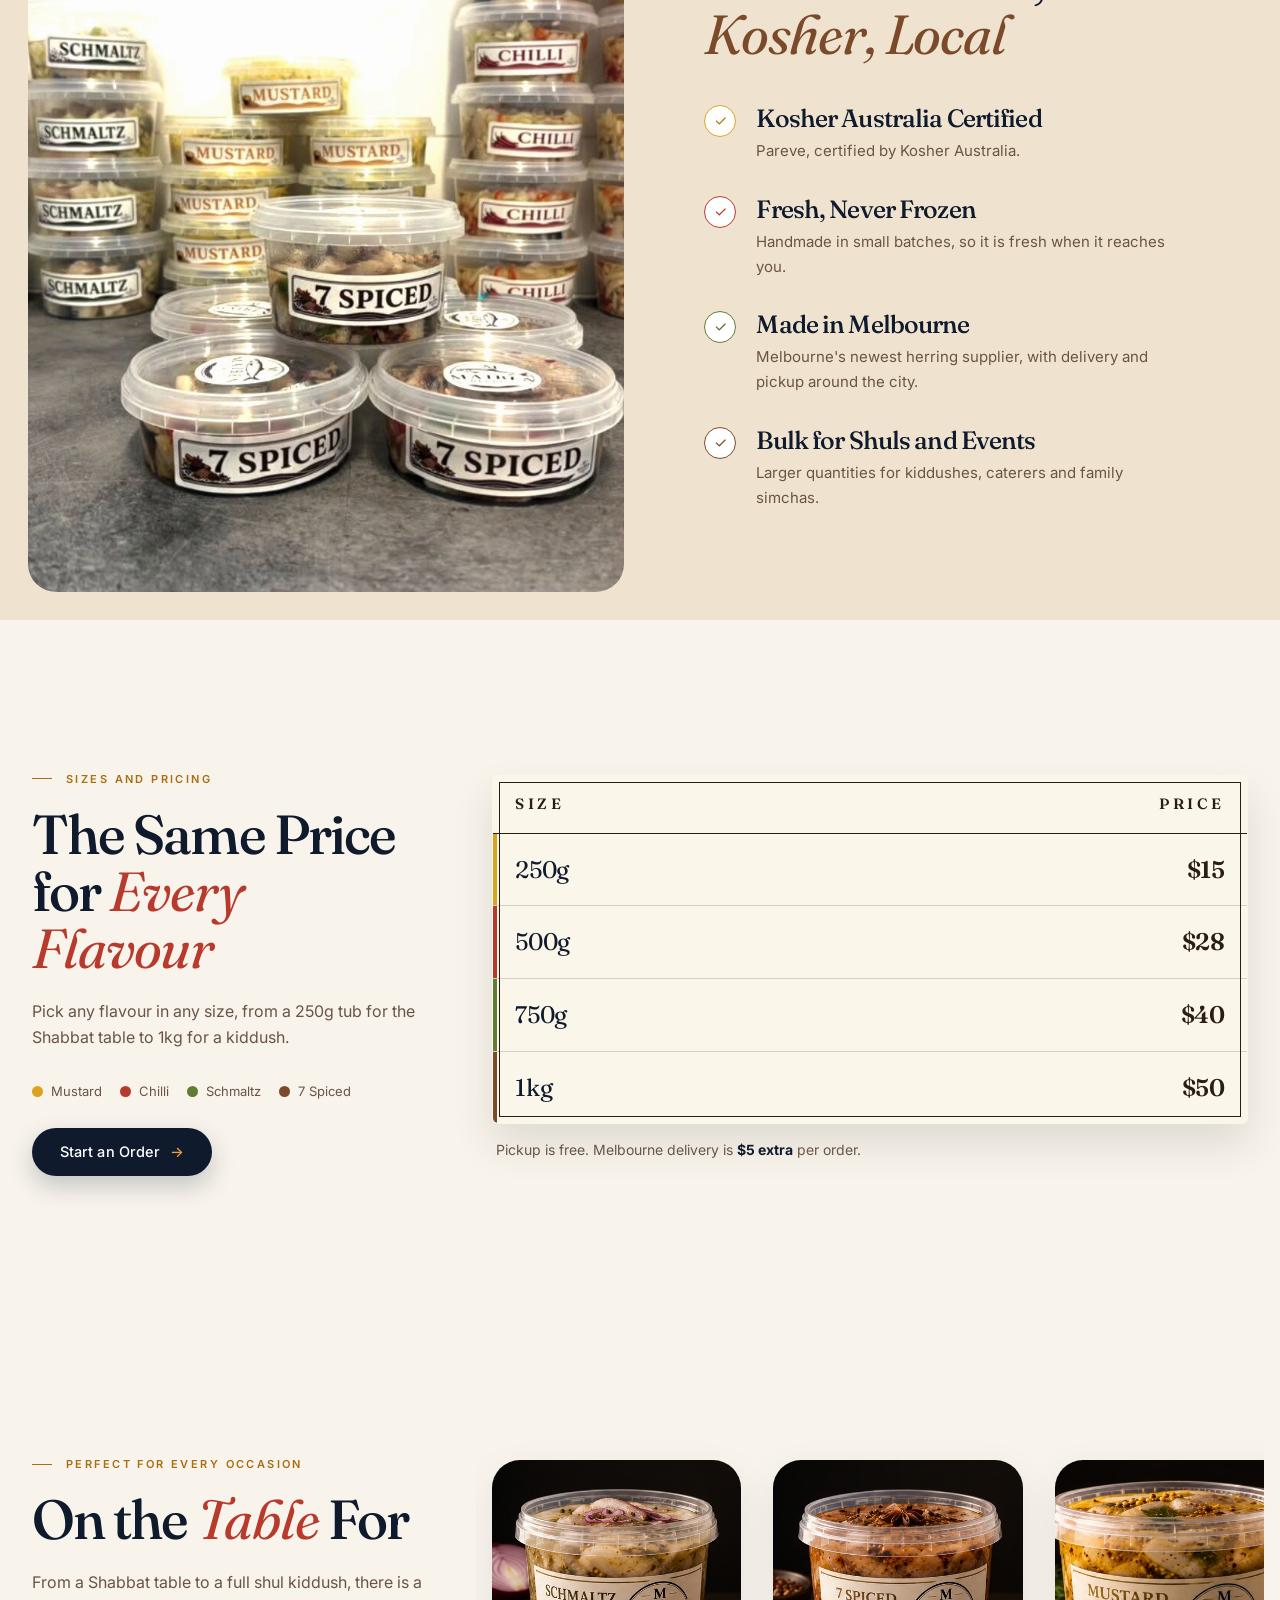
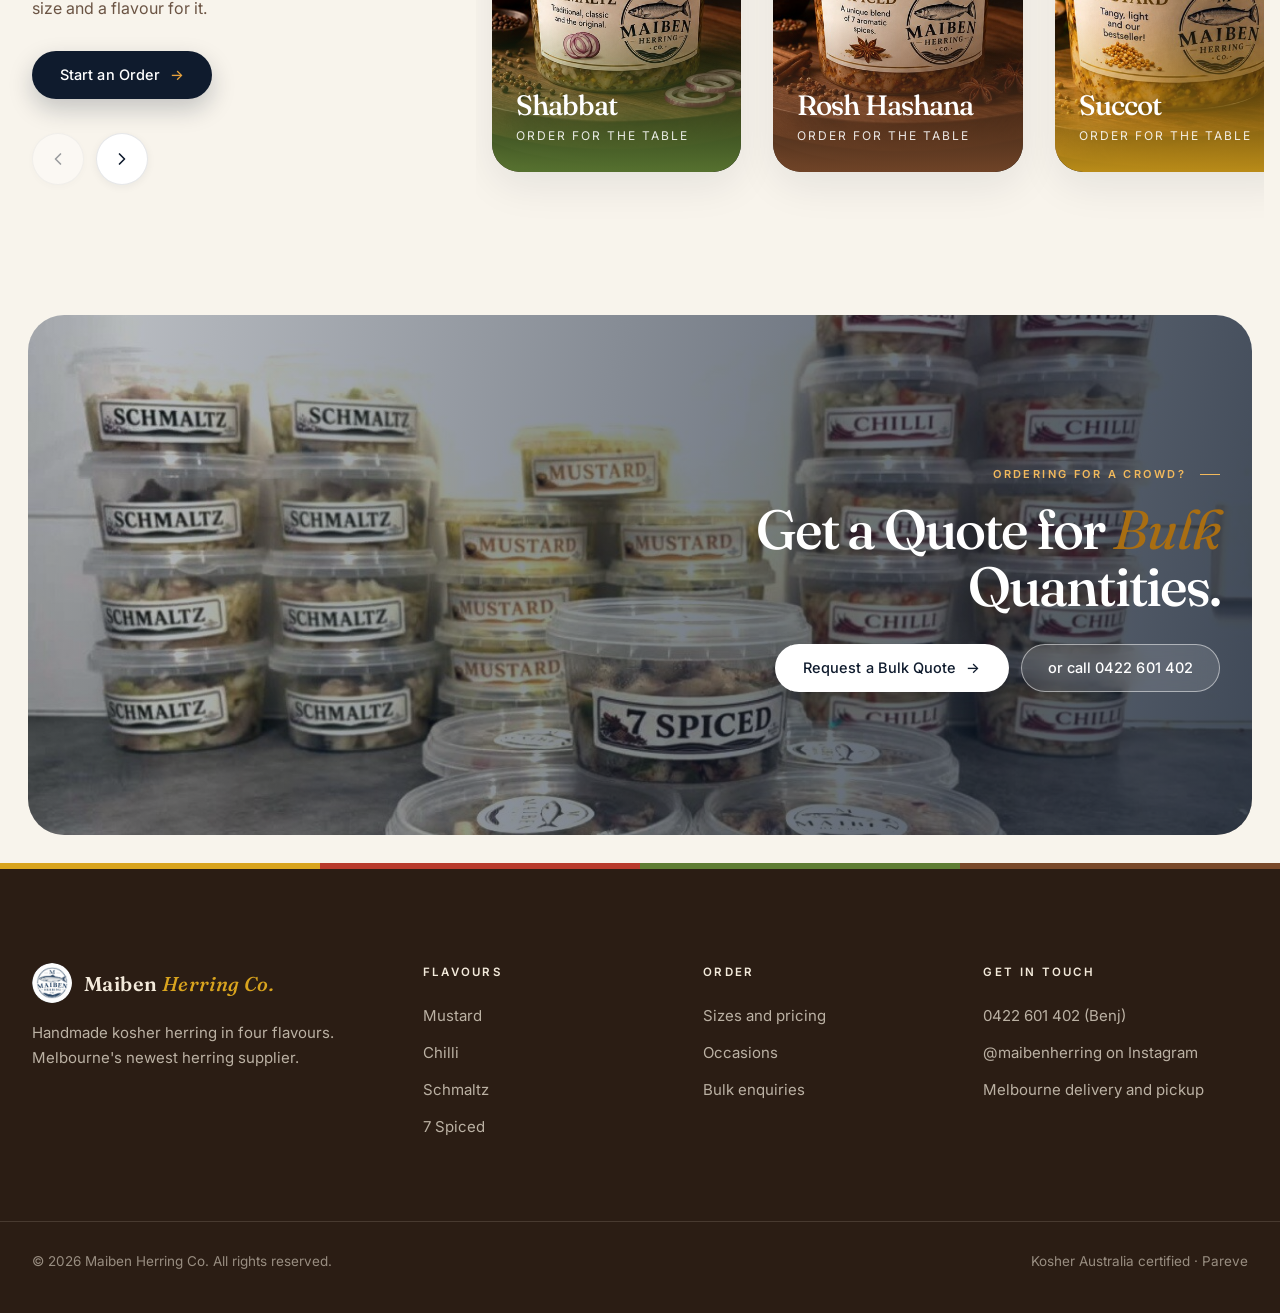
==== commit 40cb12af: "Remove the custom dot-and-ring cursor; use the normal pointer" ====
--- a/index.html
+++ b/index.html
@@ -31,7 +31,6 @@
 </head>
 <body>
 <a class="skip" href="#main">Skip to content</a>
-<div id="cursor-dot" aria-hidden="true"></div><div id="cursor-ring" aria-hidden="true"></div>
 
 <header id="main-header">
   <a class="brand" href="#home" aria-label="Maiben Herring Co., home"><img src="images/logo.png" alt="" width="52" height="52"><span>Maiben <em>Herring Co.</em></span></a>
--- a/css/theme-light.css
+++ b/css/theme-light.css
@@ -160,9 +160,6 @@
 .search-results span{color:var(--ink-3)}
 .search-modal .modal-close{color:var(--ink)}
 
-/* ---------- Cursor ---------- */
-#cursor-dot{background:var(--ink)}#cursor-ring{border-color:var(--ink)}
-#cursor-ring.hover{background:rgba(232,163,61,.2);mix-blend-mode:normal}
 
 /* ---------- Mobile ---------- */
 @media (max-width:992px){
